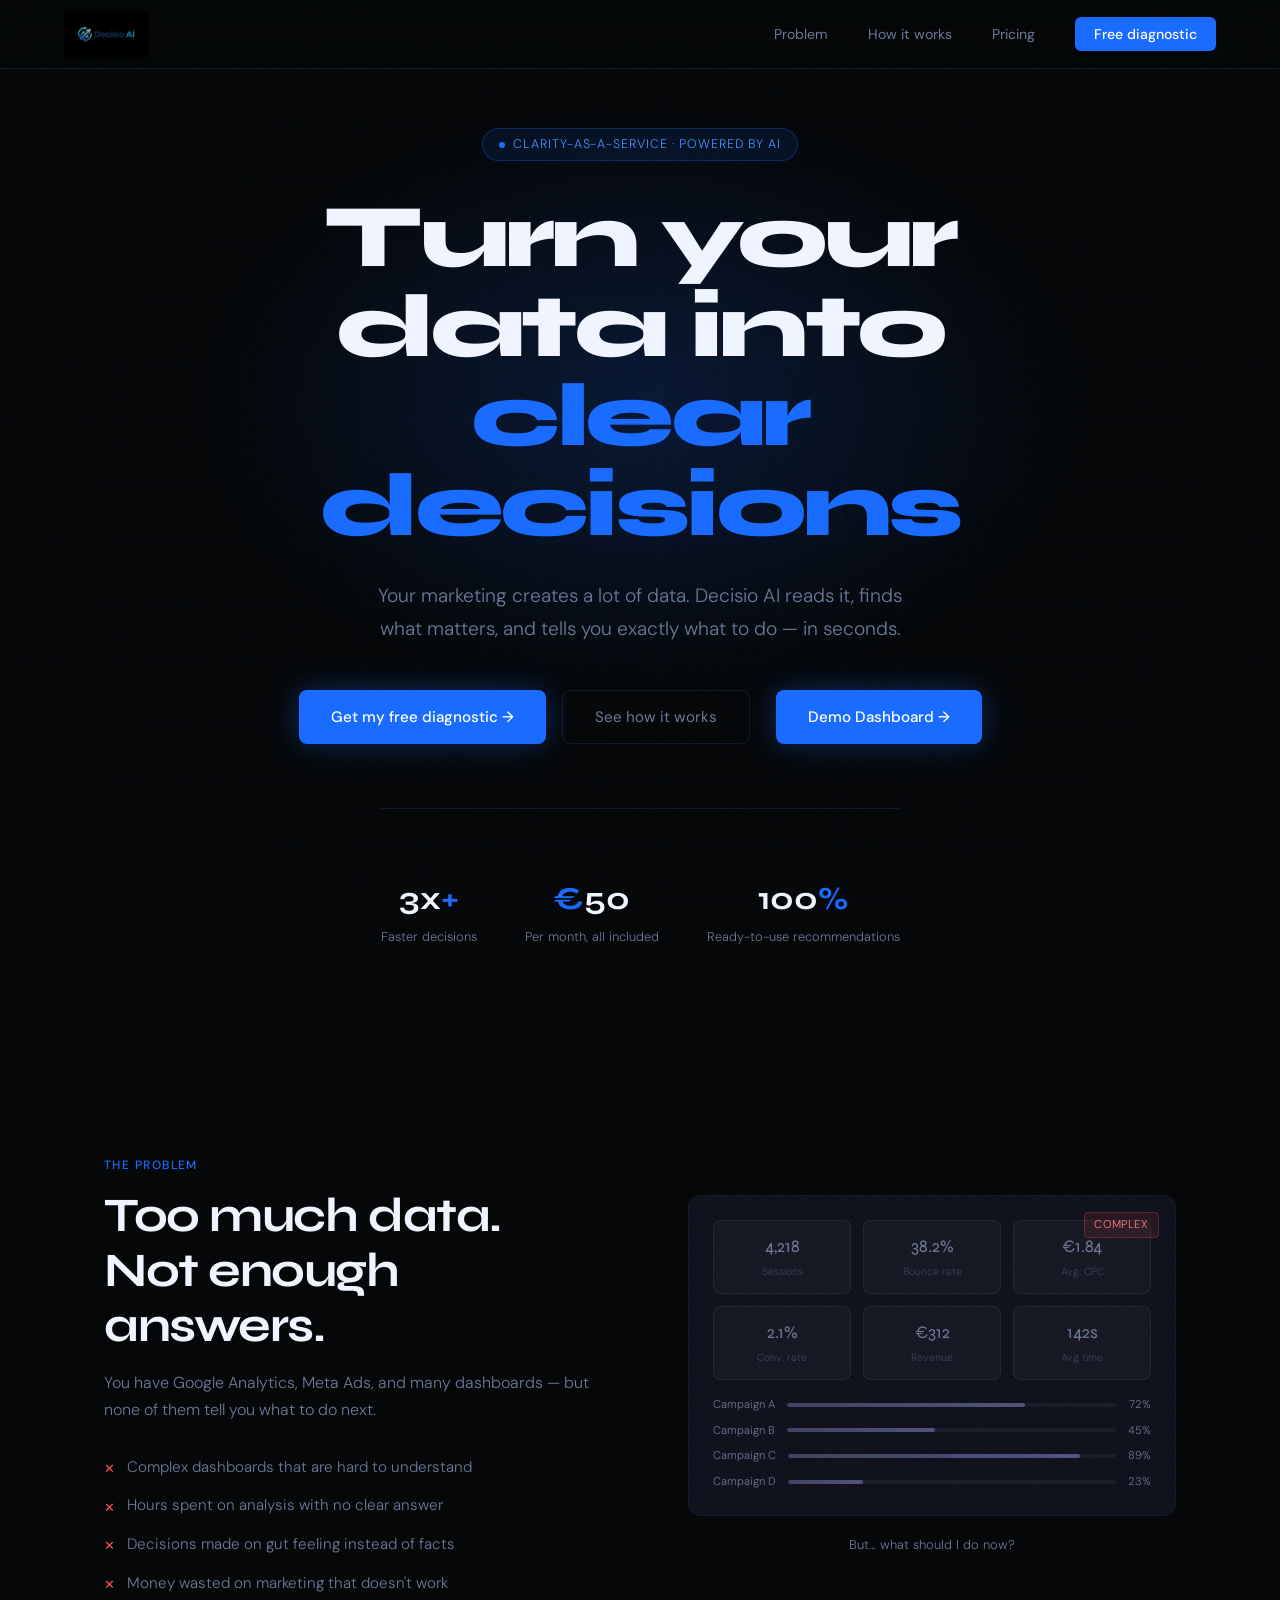
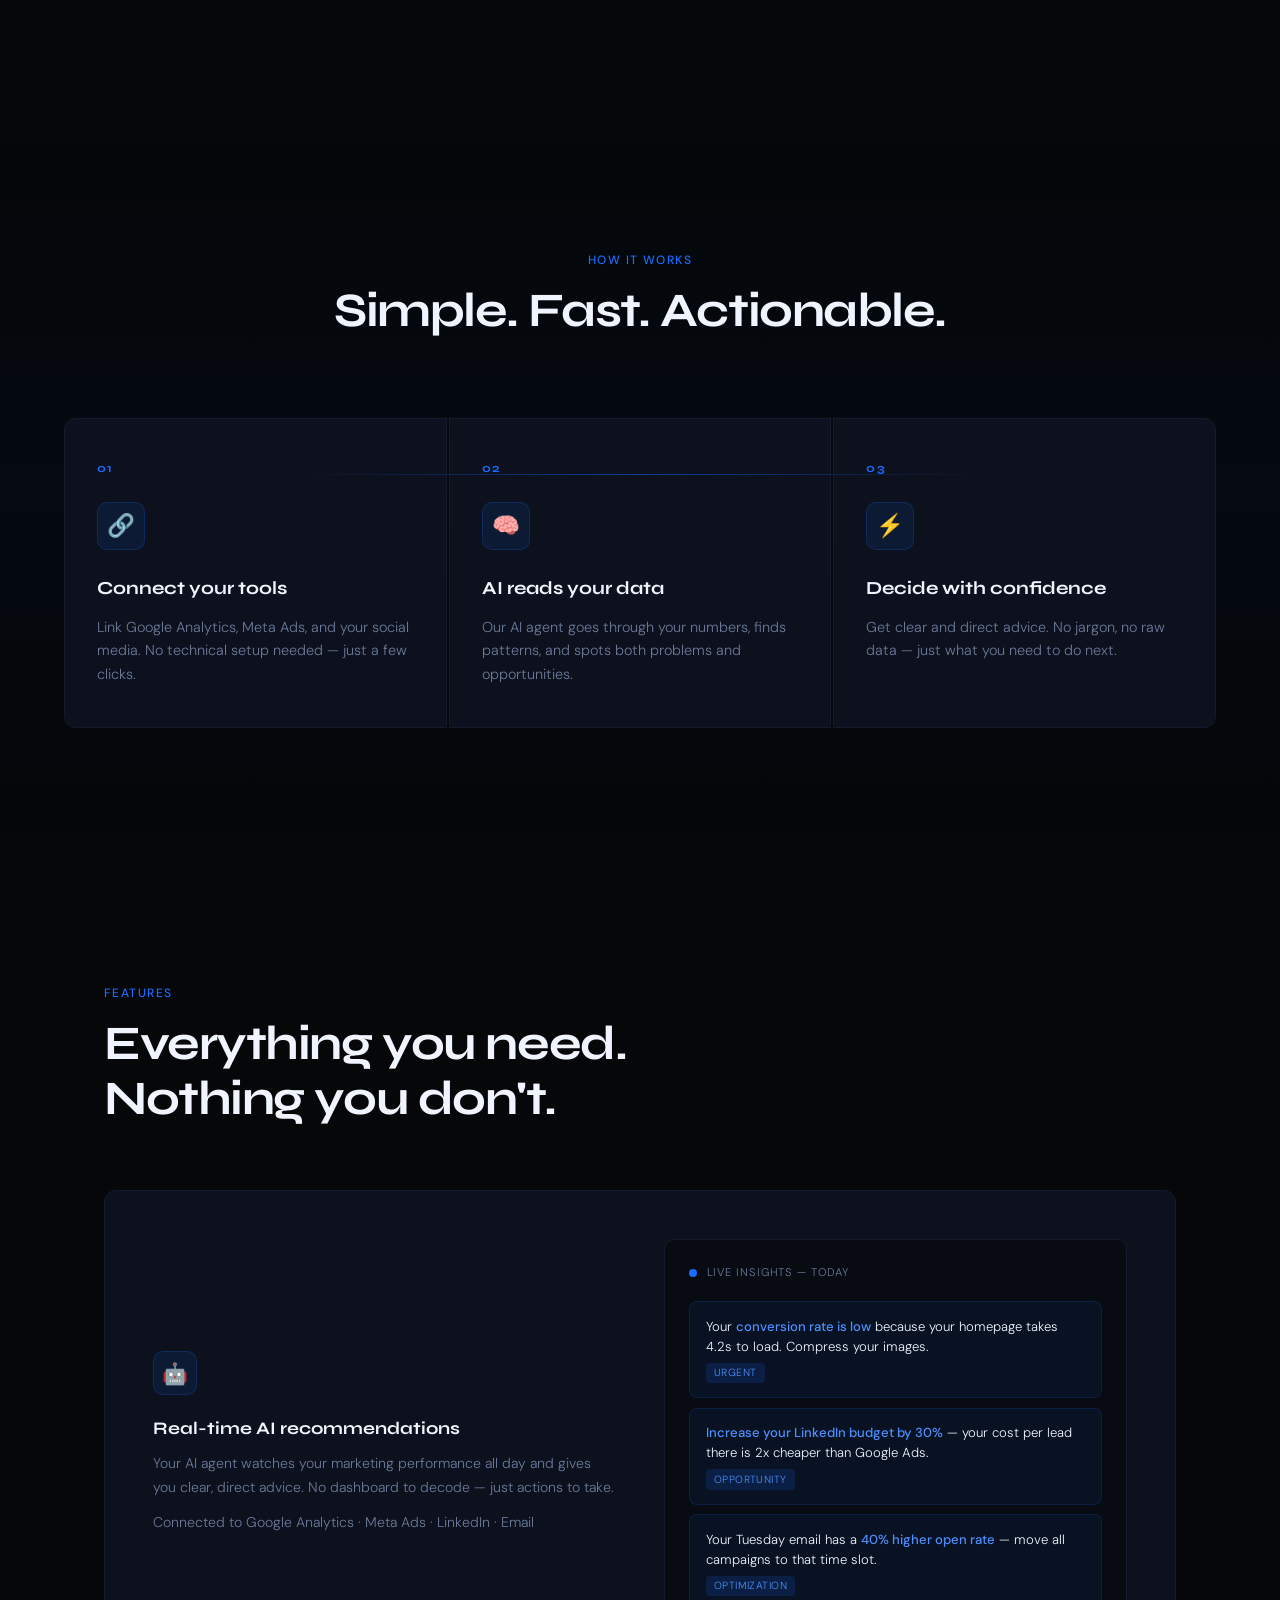
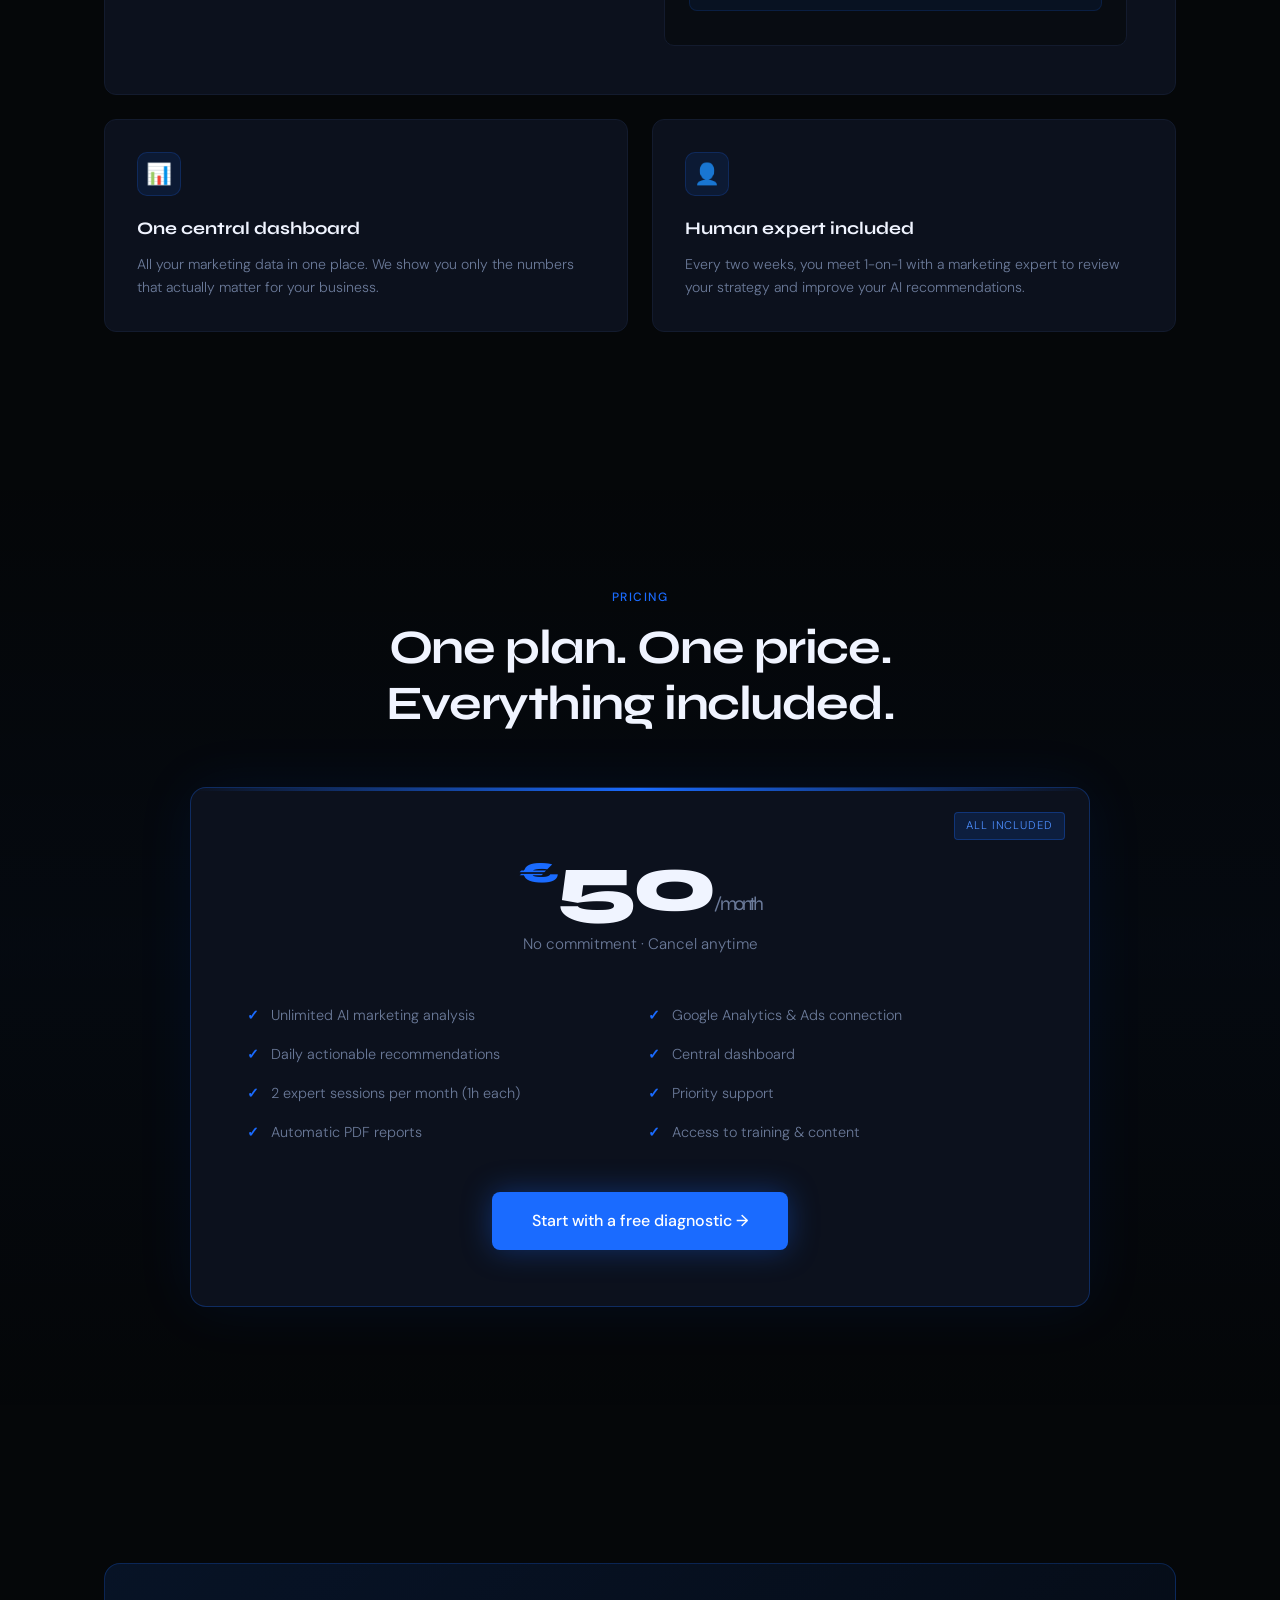
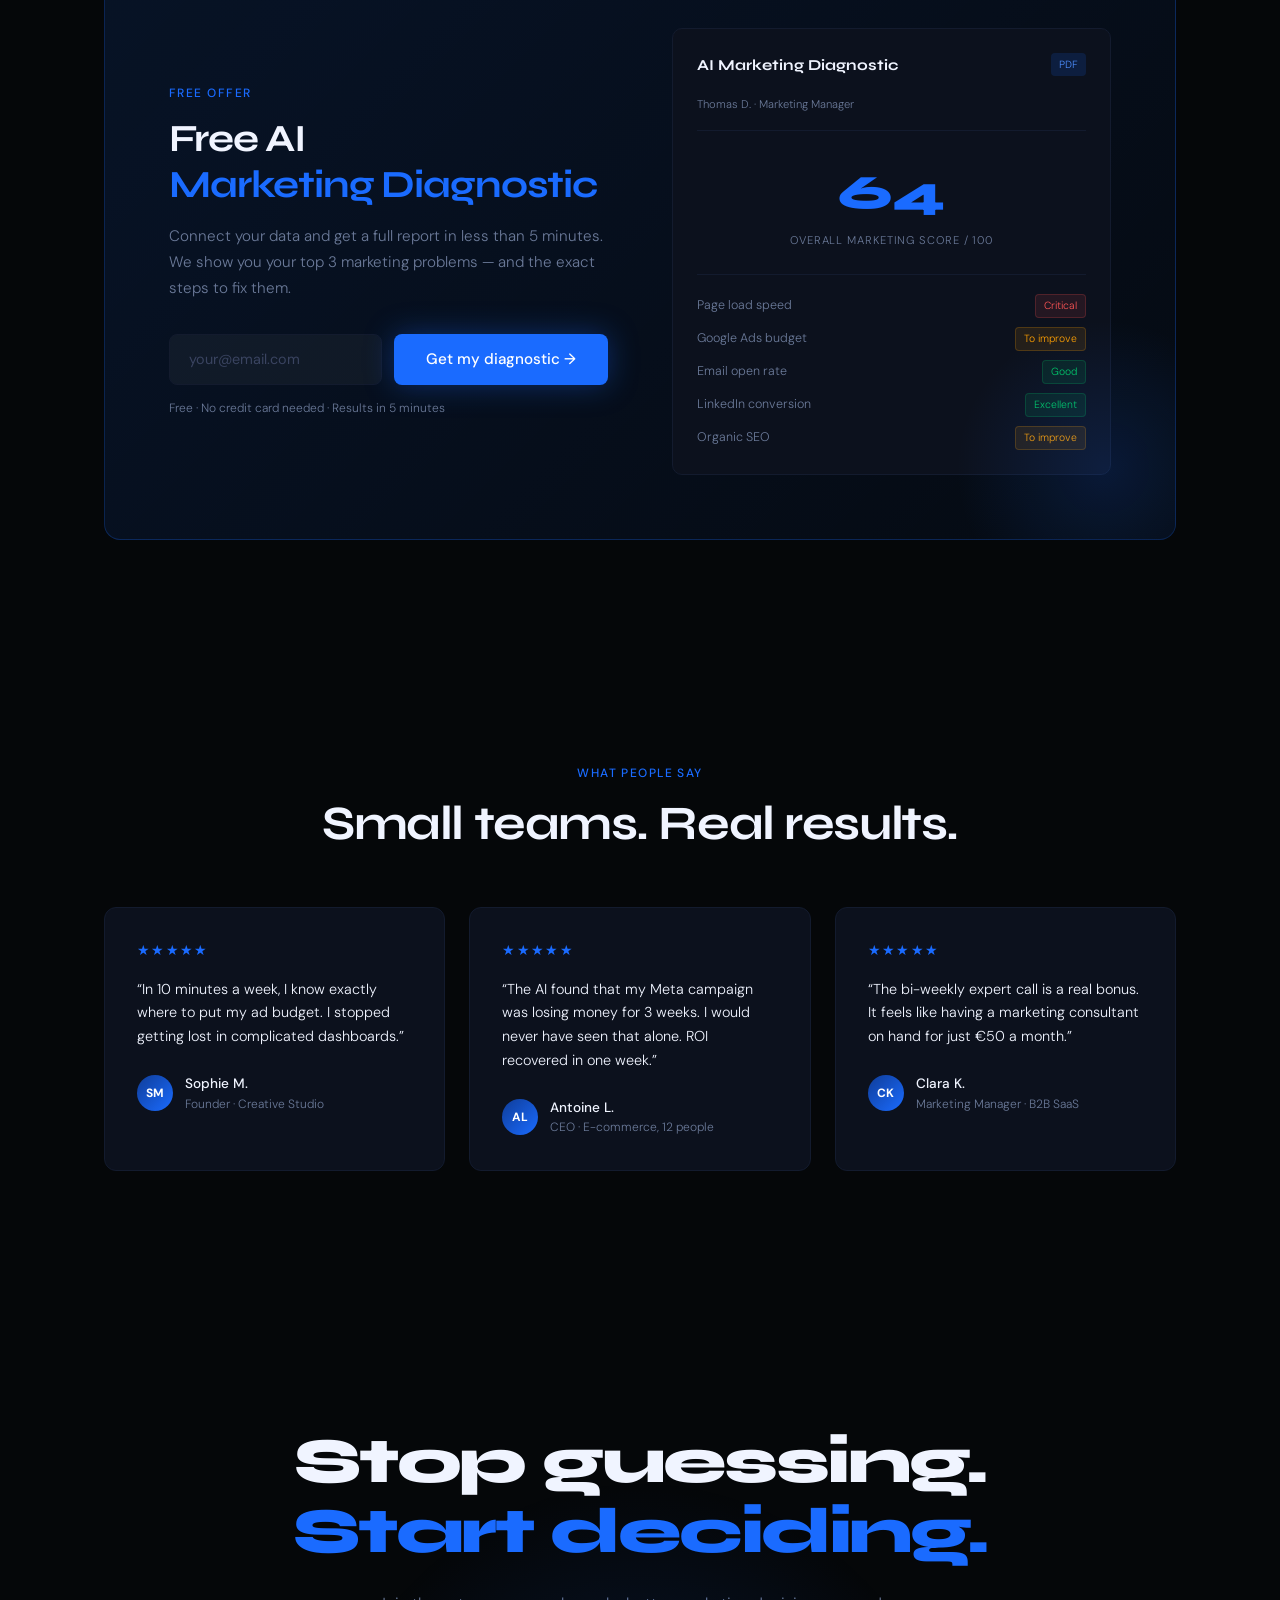
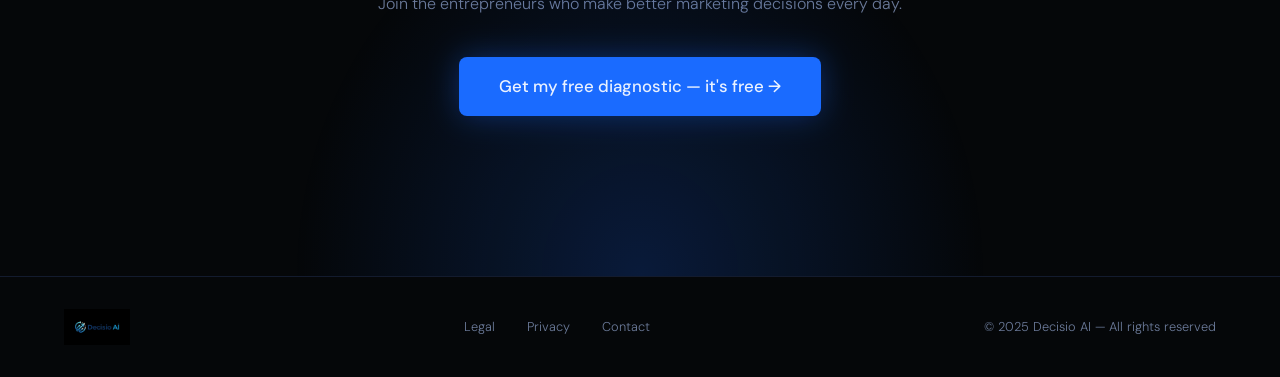
==== index.html @ 391d6aa6 "Rename index_with_demo_button.html to index.html" ====
<!DOCTYPE html>
<html lang="en">
<head>
<meta charset="UTF-8">
<meta name="viewport" content="width=device-width, initial-scale=1.0">
<title>Decisio AI — Clarity-as-a-Service</title>
<link href="https://fonts.googleapis.com/css2?family=Syne:wght@400;600;700;800&family=DM+Sans:ital,wght@0,300;0,400;0,500;1,300&display=swap" rel="stylesheet">
<style>
  :root {
    --black: #050709;
    --deep: #080c12;
    --blue: #1a6bff;
    --blue-light: #4d8fff;
    --blue-dim: #0f3d99;
    --white: #f0f4ff;
    --muted: #6b7a99;
    --card: #0c111d;
    --border: #131b2e;
  }
  *, *::before, *::after { box-sizing: border-box; margin: 0; padding: 0; }
  html { scroll-behavior: smooth; }
  body { background: var(--black); color: var(--white); font-family: 'DM Sans', sans-serif; font-weight: 300; overflow-x: hidden; line-height: 1.6; }
  body::before { content: ''; position: fixed; inset: 0; background-image: url("data:image/svg+xml,%3Csvg viewBox='0 0 256 256' xmlns='http://www.w3.org/2000/svg'%3E%3Cfilter id='noise'%3E%3CfeTurbulence type='fractalNoise' baseFrequency='0.9' numOctaves='4' stitchTiles='stitch'/%3E%3C/filter%3E%3Crect width='100%25' height='100%25' filter='url(%23noise)' opacity='0.04'/%3E%3C/svg%3E"); pointer-events: none; z-index: 0; opacity: 0.4; }

  nav { position: fixed; top: 0; left: 0; right: 0; z-index: 100; display: flex; align-items: center; justify-content: space-between; padding: 0.7rem 4rem; border-bottom: 1px solid var(--border); background: rgba(5,7,9,0.88); backdrop-filter: blur(20px); transition: border-color 0.3s; }
  .logo img { height: 46px; width: auto; display: block; }
  nav ul { list-style: none; display: flex; gap: 2.5rem; }
  nav ul a { text-decoration: none; color: var(--muted); font-size: 0.88rem; font-weight: 400; transition: color 0.2s; }
  nav ul a:hover { color: var(--white); }
  .nav-cta { background: var(--blue) !important; color: #fff !important; padding: 0.5rem 1.2rem; border-radius: 6px; font-weight: 500 !important; }
  .nav-cta:hover { background: var(--blue-light) !important; }

  .hero { position: relative; min-height: 100vh; display: flex; flex-direction: column; align-items: center; justify-content: center; text-align: center; padding: 8rem 2rem 5rem; overflow: hidden; }
  .hero-glow { position: absolute; top: 10%; left: 50%; transform: translateX(-50%); width: 900px; height: 600px; background: radial-gradient(ellipse at center, rgba(26,107,255,0.18) 0%, transparent 70%); pointer-events: none; }
  .hero-grid { position: absolute; inset: 0; background-image: linear-gradient(rgba(26,107,255,0.04) 1px, transparent 1px), linear-gradient(90deg, rgba(26,107,255,0.04) 1px, transparent 1px); background-size: 60px 60px; mask-image: radial-gradient(ellipse at center, black 20%, transparent 75%); }

  .badge { display: inline-flex; align-items: center; gap: 0.5rem; background: rgba(26,107,255,0.1); border: 1px solid rgba(26,107,255,0.3); border-radius: 100px; padding: 0.35rem 1rem; font-size: 0.78rem; letter-spacing: 0.08em; text-transform: uppercase; color: var(--blue-light); margin-bottom: 2rem; animation: fadeUp 0.8s ease both; }
  .badge::before { content: ''; width: 6px; height: 6px; border-radius: 50%; background: var(--blue); animation: pulse 2s infinite; }
  @keyframes pulse { 0%, 100% { opacity: 1; transform: scale(1); } 50% { opacity: 0.5; transform: scale(1.4); } }

  h1 { font-family: 'Syne', sans-serif; font-size: clamp(2.8rem, 7vw, 6.5rem); font-weight: 800; line-height: 1.0; letter-spacing: -0.04em; max-width: 900px; animation: fadeUp 0.9s 0.1s ease both; }
  h1 .accent { color: var(--blue); }
  .hero-sub { font-size: clamp(1rem, 2vw, 1.2rem); color: var(--muted); max-width: 560px; margin: 1.8rem auto 2.8rem; font-weight: 300; line-height: 1.7; animation: fadeUp 0.9s 0.2s ease both; }
  .hero-cta { display: flex; gap: 1rem; justify-content: center; flex-wrap: wrap; animation: fadeUp 0.9s 0.3s ease both; }

  .btn-primary { background: var(--blue); color: #fff; padding: 0.85rem 2rem; border-radius: 8px; font-family: 'DM Sans', sans-serif; font-size: 0.95rem; font-weight: 500; border: none; cursor: pointer; text-decoration: none; display: inline-flex; align-items: center; gap: 0.5rem; transition: all 0.25s; box-shadow: 0 0 30px rgba(26,107,255,0.35); }
  .btn-primary:hover { background: var(--blue-light); transform: translateY(-2px); box-shadow: 0 0 45px rgba(26,107,255,0.5); }
  .btn-ghost { background: transparent; color: var(--muted); padding: 0.85rem 2rem; border-radius: 8px; font-family: 'DM Sans', sans-serif; font-size: 0.95rem; font-weight: 400; border: 1px solid var(--border); cursor: pointer; text-decoration: none; display: inline-flex; align-items: center; gap: 0.5rem; transition: all 0.25s; }
  .btn-ghost:hover { border-color: var(--blue); color: var(--white); }

  .hero-stats { display: flex; gap: 3rem; justify-content: center; margin-top: 4rem; padding-top: 4rem; border-top: 1px solid var(--border); animation: fadeUp 0.9s 0.4s ease both; }
  .stat { text-align: center; }
  .stat-num { font-family: 'Syne', sans-serif; font-size: 2rem; font-weight: 700; }
  .stat-num span { color: var(--blue); }
  .stat-label { font-size: 0.8rem; color: var(--muted); margin-top: 0.2rem; }
  @keyframes fadeUp { from { opacity: 0; transform: translateY(24px); } to { opacity: 1; transform: translateY(0); } }

  section { position: relative; z-index: 1; }
  .section-label { font-size: 0.75rem; letter-spacing: 0.12em; text-transform: uppercase; color: var(--blue); font-weight: 500; margin-bottom: 0.8rem; }
  .section-title { font-family: 'Syne', sans-serif; font-size: clamp(1.8rem, 4vw, 3rem); font-weight: 700; letter-spacing: -0.03em; line-height: 1.15; }
  .section-sub { color: var(--muted); max-width: 520px; margin-top: 1rem; font-size: 1rem; line-height: 1.7; }

  .problem { padding: 8rem 4rem; max-width: 1200px; margin: 0 auto; display: grid; grid-template-columns: 1fr 1fr; gap: 6rem; align-items: center; }
  .chaos-card { background: var(--card); border: 1px solid var(--border); border-radius: 12px; padding: 1.5rem; position: relative; overflow: hidden; }
  .chaos-card::before { content: ''; position: absolute; inset: 0; background: repeating-linear-gradient(45deg, transparent, transparent 2px, rgba(255,80,80,0.03) 2px, rgba(255,80,80,0.03) 4px); }
  .chaos-metrics { display: grid; grid-template-columns: repeat(3, 1fr); gap: 0.75rem; margin-bottom: 1rem; }
  .chaos-metric { background: rgba(255,255,255,0.03); border: 1px solid rgba(255,255,255,0.06); border-radius: 8px; padding: 0.75rem; text-align: center; }
  .chaos-metric .val { font-family: 'Syne', sans-serif; font-size: 1.1rem; color: var(--muted); }
  .chaos-metric .lbl { font-size: 0.65rem; color: #3a4460; margin-top: 0.2rem; }
  .chaos-bars { display: flex; flex-direction: column; gap: 0.5rem; }
  .bar-row { display: flex; align-items: center; gap: 0.75rem; font-size: 0.7rem; color: var(--muted); }
  .bar-track { flex: 1; height: 4px; background: rgba(255,255,255,0.05); border-radius: 2px; overflow: hidden; }
  .bar-fill { height: 100%; border-radius: 2px; background: linear-gradient(90deg, #3a4460, #4d5580); }
  .confusion-label { position: absolute; top: 1rem; right: 1rem; background: rgba(255,80,80,0.1); border: 1px solid rgba(255,80,80,0.25); color: #ff8080; font-size: 0.7rem; padding: 0.2rem 0.6rem; border-radius: 4px; letter-spacing: 0.05em; }
  .problem-points { list-style: none; margin-top: 2rem; display: flex; flex-direction: column; gap: 1rem; }
  .problem-points li { display: flex; align-items: flex-start; gap: 0.75rem; font-size: 0.95rem; color: var(--muted); line-height: 1.5; }
  .problem-points li::before { content: '✕'; color: #ff5555; font-size: 0.8rem; margin-top: 0.2rem; flex-shrink: 0; }

  .how { padding: 8rem 4rem; background: linear-gradient(180deg, transparent, rgba(26,107,255,0.04), transparent); }
  .how-inner { max-width: 1200px; margin: 0 auto; }
  .how-header { text-align: center; margin-bottom: 5rem; }
  .steps { display: grid; grid-template-columns: repeat(3, 1fr); gap: 2px; position: relative; }
  .steps::before { content: ''; position: absolute; top: 3.5rem; left: 20%; right: 20%; height: 1px; background: linear-gradient(90deg, transparent, var(--blue-dim), transparent); }
  .step { background: var(--card); border: 1px solid var(--border); padding: 2.5rem 2rem; transition: border-color 0.3s; }
  .step:first-child { border-radius: 12px 0 0 12px; }
  .step:last-child { border-radius: 0 12px 12px 0; }
  .step:hover { border-color: rgba(26,107,255,0.4); }
  .step-num { font-family: 'Syne', sans-serif; font-size: 0.75rem; font-weight: 700; color: var(--blue); letter-spacing: 0.1em; margin-bottom: 1.5rem; }
  .step-icon { width: 48px; height: 48px; background: rgba(26,107,255,0.1); border: 1px solid rgba(26,107,255,0.2); border-radius: 10px; display: flex; align-items: center; justify-content: center; font-size: 1.4rem; margin-bottom: 1.5rem; }
  .step h3 { font-family: 'Syne', sans-serif; font-size: 1.15rem; font-weight: 700; margin-bottom: 0.75rem; }
  .step p { color: var(--muted); font-size: 0.9rem; line-height: 1.65; }

  .features { padding: 8rem 4rem; max-width: 1200px; margin: 0 auto; }
  .features-header { margin-bottom: 4rem; }
  .features-grid { display: grid; grid-template-columns: repeat(2, 1fr); gap: 1.5rem; }
  .feature-card { background: var(--card); border: 1px solid var(--border); border-radius: 12px; padding: 2rem; transition: all 0.3s; position: relative; overflow: hidden; }
  .feature-card::before { content: ''; position: absolute; top: 0; left: 0; right: 0; height: 2px; background: linear-gradient(90deg, transparent, var(--blue), transparent); opacity: 0; transition: opacity 0.3s; }
  .feature-card:hover { border-color: rgba(26,107,255,0.35); transform: translateY(-3px); }
  .feature-card:hover::before { opacity: 1; }
  .feature-card.large { grid-column: span 2; display: grid; grid-template-columns: 1fr 1fr; gap: 3rem; align-items: center; padding: 3rem; }
  .feat-icon { width: 44px; height: 44px; background: rgba(26,107,255,0.1); border: 1px solid rgba(26,107,255,0.2); border-radius: 10px; display: flex; align-items: center; justify-content: center; font-size: 1.3rem; margin-bottom: 1.2rem; }
  .feature-card h3 { font-family: 'Syne', sans-serif; font-size: 1.1rem; font-weight: 700; margin-bottom: 0.6rem; }
  .feature-card p { color: var(--muted); font-size: 0.88rem; line-height: 1.65; }

  .insight-preview { background: var(--deep); border: 1px solid var(--border); border-radius: 10px; padding: 1.5rem; font-size: 0.85rem; }
  .insight-header { display: flex; align-items: center; gap: 0.6rem; margin-bottom: 1.2rem; font-size: 0.7rem; color: var(--muted); text-transform: uppercase; letter-spacing: 0.08em; }
  .insight-dot { width: 8px; height: 8px; border-radius: 50%; background: var(--blue); animation: pulse 2s infinite; }
  .insight-item { background: rgba(26,107,255,0.07); border: 1px solid rgba(26,107,255,0.15); border-radius: 8px; padding: 0.9rem 1rem; margin-bottom: 0.6rem; color: var(--white); line-height: 1.5; font-size: 0.82rem; }
  .insight-item strong { color: var(--blue-light); font-weight: 500; }
  .insight-tag { display: inline-block; font-size: 0.65rem; background: rgba(26,107,255,0.15); color: var(--blue-light); padding: 0.15rem 0.5rem; border-radius: 4px; margin-top: 0.4rem; letter-spacing: 0.04em; }

  .pricing { padding: 8rem 4rem; background: linear-gradient(180deg, transparent, rgba(26,107,255,0.03), transparent); }
  .pricing-inner { max-width: 900px; margin: 0 auto; text-align: center; }
  .pricing-card { margin-top: 3.5rem; background: var(--card); border: 1px solid rgba(26,107,255,0.3); border-radius: 16px; padding: 3.5rem; position: relative; overflow: hidden; box-shadow: 0 0 60px rgba(26,107,255,0.08); }
  .pricing-card::before { content: ''; position: absolute; top: 0; left: 0; right: 0; height: 3px; background: linear-gradient(90deg, transparent, var(--blue), transparent); }
  .price-badge { position: absolute; top: 1.5rem; right: 1.5rem; background: rgba(26,107,255,0.15); border: 1px solid rgba(26,107,255,0.3); color: var(--blue-light); font-size: 0.7rem; letter-spacing: 0.08em; text-transform: uppercase; padding: 0.25rem 0.7rem; border-radius: 4px; }
  .price-display { font-family: 'Syne', sans-serif; font-size: 5rem; font-weight: 800; letter-spacing: -0.04em; line-height: 1; margin-bottom: 0.5rem; }
  .price-display sup { font-size: 1.8rem; vertical-align: super; color: var(--blue); }
  .price-display .period { font-size: 1.2rem; color: var(--muted); font-weight: 400; }
  .price-desc { color: var(--muted); font-size: 0.95rem; margin-bottom: 3rem; }
  .price-features { display: grid; grid-template-columns: repeat(2, 1fr); gap: 1rem; margin-bottom: 3rem; text-align: left; }
  .price-feature { display: flex; align-items: center; gap: 0.75rem; font-size: 0.9rem; color: var(--muted); }
  .price-feature::before { content: '✓'; color: var(--blue); font-weight: 700; flex-shrink: 0; }

  .lead-magnet { padding: 8rem 4rem; max-width: 1200px; margin: 0 auto; }
  .lm-card { background: linear-gradient(135deg, rgba(26,107,255,0.12), rgba(26,107,255,0.04)); border: 1px solid rgba(26,107,255,0.25); border-radius: 16px; padding: 4rem; display: grid; grid-template-columns: 1fr 1fr; gap: 4rem; align-items: center; position: relative; overflow: hidden; }
  .lm-card::after { content: ''; position: absolute; bottom: -80px; right: -80px; width: 300px; height: 300px; border-radius: 50%; background: radial-gradient(circle, rgba(26,107,255,0.15), transparent 70%); pointer-events: none; }
  .lm-title { font-family: 'Syne', sans-serif; font-size: clamp(1.6rem, 3vw, 2.5rem); font-weight: 700; letter-spacing: -0.03em; line-height: 1.2; margin-bottom: 1rem; }
  .lm-title span { color: var(--blue); }
  .lm-desc { color: var(--muted); font-size: 0.95rem; line-height: 1.7; margin-bottom: 2rem; }
  .form-group { display: flex; gap: 0.75rem; }
  .form-input { flex: 1; background: rgba(255,255,255,0.04); border: 1px solid var(--border); border-radius: 8px; padding: 0.85rem 1.2rem; color: var(--white); font-family: 'DM Sans', sans-serif; font-size: 0.9rem; outline: none; transition: border-color 0.2s; }
  .form-input::placeholder { color: #3a4460; }
  .form-input:focus { border-color: var(--blue); }

  .report-mock { background: var(--card); border: 1px solid var(--border); border-radius: 10px; padding: 1.5rem; }
  .report-mock-header { display: flex; align-items: center; justify-content: space-between; margin-bottom: 1.2rem; }
  .report-title { font-family: 'Syne', sans-serif; font-size: 0.95rem; font-weight: 700; }
  .report-badge { background: rgba(26,107,255,0.15); color: var(--blue-light); font-size: 0.65rem; padding: 0.2rem 0.5rem; border-radius: 4px; }
  .report-score { text-align: center; padding: 1.5rem 0; border-top: 1px solid var(--border); border-bottom: 1px solid var(--border); margin-bottom: 1.2rem; }
  .score-num { font-family: 'Syne', sans-serif; font-size: 3rem; font-weight: 800; color: var(--blue); }
  .score-label { font-size: 0.7rem; color: var(--muted); text-transform: uppercase; letter-spacing: 0.08em; }
  .report-items { display: flex; flex-direction: column; gap: 0.6rem; }
  .report-item { display: flex; align-items: center; justify-content: space-between; font-size: 0.78rem; }
  .report-item-name { color: var(--muted); }
  .report-item-status { font-size: 0.65rem; padding: 0.15rem 0.5rem; border-radius: 4px; }
  .status-good { background: rgba(0,200,100,0.1); color: #00c864; border: 1px solid rgba(0,200,100,0.2); }
  .status-warn { background: rgba(255,160,0,0.1); color: #ffa000; border: 1px solid rgba(255,160,0,0.2); }
  .status-bad { background: rgba(255,80,80,0.1); color: #ff5555; border: 1px solid rgba(255,80,80,0.2); }

  .social { padding: 6rem 4rem; max-width: 1200px; margin: 0 auto; }
  .social-header { text-align: center; margin-bottom: 3.5rem; }
  .testimonials { display: grid; grid-template-columns: repeat(3, 1fr); gap: 1.5rem; }
  .testimonial { background: var(--card); border: 1px solid var(--border); border-radius: 12px; padding: 2rem; transition: border-color 0.3s; }
  .testimonial:hover { border-color: rgba(26,107,255,0.3); }
  .stars { color: var(--blue); font-size: 0.85rem; letter-spacing: 0.1em; margin-bottom: 1rem; }
  .testimonial q { display: block; font-size: 0.9rem; color: var(--white); line-height: 1.65; margin-bottom: 1.5rem; quotes: "\201C" "\201D"; }
  .testimonial q::before { content: open-quote; }
  .testimonial q::after { content: close-quote; }
  .author { display: flex; align-items: center; gap: 0.75rem; }
  .author-avatar { width: 36px; height: 36px; border-radius: 50%; background: linear-gradient(135deg, var(--blue-dim), var(--blue)); display: flex; align-items: center; justify-content: center; font-size: 0.75rem; font-weight: 700; color: #fff; flex-shrink: 0; }
  .author-name { font-size: 0.85rem; font-weight: 500; }
  .author-role { font-size: 0.75rem; color: var(--muted); }

  .footer-cta { padding: 10rem 4rem; text-align: center; position: relative; overflow: hidden; }
  .footer-cta-glow { position: absolute; bottom: 0; left: 50%; transform: translateX(-50%); width: 700px; height: 400px; background: radial-gradient(ellipse at center bottom, rgba(26,107,255,0.2), transparent 70%); pointer-events: none; }
  .footer-cta h2 { font-family: 'Syne', sans-serif; font-size: clamp(2rem, 5vw, 4.5rem); font-weight: 800; letter-spacing: -0.04em; line-height: 1.1; max-width: 700px; margin: 0 auto 1.5rem; }
  .footer-cta h2 span { color: var(--blue); }
  .footer-cta p { color: var(--muted); font-size: 1rem; margin-bottom: 2.5rem; }

  footer { border-top: 1px solid var(--border); padding: 2rem 4rem; display: flex; align-items: center; justify-content: space-between; font-size: 0.8rem; color: var(--muted); }
  footer a { color: var(--muted); text-decoration: none; }
  footer a:hover { color: var(--white); }
  footer .logo img { height: 36px; }

  .reveal { opacity: 0; transform: translateY(30px); transition: opacity 0.7s ease, transform 0.7s ease; }
  .reveal.visible { opacity: 1; transform: none; }

  @media (max-width: 900px) {
    nav { padding: 0.7rem 1.5rem; }
    nav ul { display: none; }
    .problem, .lm-card { grid-template-columns: 1fr; gap: 3rem; }
    .problem { padding: 5rem 1.5rem; }
    .how, .features, .pricing, .lead-magnet, .social { padding: 5rem 1.5rem; }
    .steps { grid-template-columns: 1fr; }
    .step { border-radius: 12px !important; }
    .steps::before { display: none; }
    .features-grid { grid-template-columns: 1fr; }
    .feature-card.large { grid-column: span 1; grid-template-columns: 1fr; }
    .testimonials { grid-template-columns: 1fr; }
    .hero-stats { gap: 2rem; flex-wrap: wrap; }
    footer { flex-direction: column; gap: 1rem; text-align: center; }
    .form-group { flex-direction: column; }
    .price-features { grid-template-columns: 1fr; }
    .footer-cta { padding: 6rem 1.5rem; }
  }
</style>
</head>
<body>

<nav>
  <div class="logo">
    <img src="[data-uri]" alt="Decisio AI">
  </div>
  <ul>
    <li><a href="#problem">Problem</a></li>
    <li><a href="#how">How it works</a></li>
    <li><a href="#pricing">Pricing</a></li>
    <li><a href="#diagnostic" class="nav-cta">Free diagnostic</a></li>
  </ul>
</nav>

<section class="hero">
  <div class="hero-glow"></div>
  <div class="hero-grid"></div>
  <div class="badge">Clarity-as-a-Service · Powered by AI</div>
  <h1>Turn your data into<br><span class="accent">clear decisions</span></h1>
  <p class="hero-sub">Your marketing creates a lot of data. Decisio AI reads it, finds what matters, and tells you exactly what to do — in seconds.</p>
  <div class="hero-cta">
    <a href="#diagnostic" class="btn-primary">Get my free diagnostic →</a>
    <a href="#how" class="btn-ghost">See how it works</a>
  <a href="dashboard.html" class="btn-primary" style="margin-left:10px;">Demo Dashboard →</a>
  </div>
  <div class="hero-stats">
    <div class="stat"><div class="stat-num">3x<span>+</span></div><div class="stat-label">Faster decisions</div></div>
    <div class="stat"><div class="stat-num"><span>€</span>50</div><div class="stat-label">Per month, all included</div></div>
    <div class="stat"><div class="stat-num">100<span>%</span></div><div class="stat-label">Ready-to-use recommendations</div></div>
  </div>
</section>

<section id="problem">
  <div class="problem">
    <div class="reveal">
      <p class="section-label">The problem</p>
      <h2 class="section-title">Too much data.<br>Not enough answers.</h2>
      <p class="section-sub">You have Google Analytics, Meta Ads, and many dashboards — but none of them tell you what to do next.</p>
      <ul class="problem-points">
        <li>Complex dashboards that are hard to understand</li>
        <li>Hours spent on analysis with no clear answer</li>
        <li>Decisions made on gut feeling instead of facts</li>
        <li>Money wasted on marketing that doesn't work</li>
      </ul>
    </div>
    <div class="reveal">
      <div class="chaos-card">
        <span class="confusion-label">COMPLEX</span>
        <div class="chaos-metrics">
          <div class="chaos-metric"><div class="val">4,218</div><div class="lbl">Sessions</div></div>
          <div class="chaos-metric"><div class="val">38.2%</div><div class="lbl">Bounce rate</div></div>
          <div class="chaos-metric"><div class="val">€1.84</div><div class="lbl">Avg. CPC</div></div>
          <div class="chaos-metric"><div class="val">2.1%</div><div class="lbl">Conv. rate</div></div>
          <div class="chaos-metric"><div class="val">€312</div><div class="lbl">Revenue</div></div>
          <div class="chaos-metric"><div class="val">142s</div><div class="lbl">Avg time</div></div>
        </div>
        <div class="chaos-bars">
          <div class="bar-row">Campaign A <div class="bar-track"><div class="bar-fill" style="width:72%"></div></div> 72%</div>
          <div class="bar-row">Campaign B <div class="bar-track"><div class="bar-fill" style="width:45%"></div></div> 45%</div>
          <div class="bar-row">Campaign C <div class="bar-track"><div class="bar-fill" style="width:89%"></div></div> 89%</div>
          <div class="bar-row">Campaign D <div class="bar-track"><div class="bar-fill" style="width:23%"></div></div> 23%</div>
        </div>
      </div>
      <div style="text-align:center; margin-top:1.2rem; color:var(--muted); font-size:0.8rem;">But… what should I do now?</div>
    </div>
  </div>
</section>

<section id="how" class="how">
  <div class="how-inner">
    <div class="how-header reveal">
      <p class="section-label">How it works</p>
      <h2 class="section-title">Simple. Fast. Actionable.</h2>
    </div>
    <div class="steps">
      <div class="step reveal">
        <div class="step-num">01</div>
        <div class="step-icon">🔗</div>
        <h3>Connect your tools</h3>
        <p>Link Google Analytics, Meta Ads, and your social media. No technical setup needed — just a few clicks.</p>
      </div>
      <div class="step reveal">
        <div class="step-num">02</div>
        <div class="step-icon">🧠</div>
        <h3>AI reads your data</h3>
        <p>Our AI agent goes through your numbers, finds patterns, and spots both problems and opportunities.</p>
      </div>
      <div class="step reveal">
        <div class="step-num">03</div>
        <div class="step-icon">⚡</div>
        <h3>Decide with confidence</h3>
        <p>Get clear and direct advice. No jargon, no raw data — just what you need to do next.</p>
      </div>
    </div>
  </div>
</section>

<section class="features">
  <div class="features-header reveal">
    <p class="section-label">Features</p>
    <h2 class="section-title">Everything you need.<br>Nothing you don't.</h2>
  </div>
  <div class="features-grid">
    <div class="feature-card large reveal">
      <div>
        <div class="feat-icon">🤖</div>
        <h3>Real-time AI recommendations</h3>
        <p>Your AI agent watches your marketing performance all day and gives you clear, direct advice. No dashboard to decode — just actions to take.</p>
        <p style="margin-top:0.75rem; color:var(--muted); font-size:0.88rem;">Connected to Google Analytics · Meta Ads · LinkedIn · Email</p>
      </div>
      <div class="insight-preview">
        <div class="insight-header"><span class="insight-dot"></span>Live insights — Today</div>
        <div class="insight-item">Your <strong>conversion rate is low</strong> because your homepage takes 4.2s to load. Compress your images.<br><span class="insight-tag">URGENT</span></div>
        <div class="insight-item"><strong>Increase your LinkedIn budget by 30%</strong> — your cost per lead there is 2x cheaper than Google Ads.<br><span class="insight-tag">OPPORTUNITY</span></div>
        <div class="insight-item">Your Tuesday email has a <strong>40% higher open rate</strong> — move all campaigns to that time slot.<br><span class="insight-tag">OPTIMIZATION</span></div>
      </div>
    </div>
    <div class="feature-card reveal">
      <div class="feat-icon">📊</div>
      <h3>One central dashboard</h3>
      <p>All your marketing data in one place. We show you only the numbers that actually matter for your business.</p>
    </div>
    <div class="feature-card reveal">
      <div class="feat-icon">👤</div>
      <h3>Human expert included</h3>
      <p>Every two weeks, you meet 1-on-1 with a marketing expert to review your strategy and improve your AI recommendations.</p>
    </div>
  </div>
</section>

<section id="pricing" class="pricing">
  <div class="pricing-inner">
    <div class="reveal">
      <p class="section-label">Pricing</p>
      <h2 class="section-title">One plan. One price.<br>Everything included.</h2>
    </div>
    <div class="pricing-card reveal">
      <span class="price-badge">All included</span>
      <div class="price-display"><sup>€</sup>50<span class="period"> / month</span></div>
      <p class="price-desc">No commitment · Cancel anytime</p>
      <div class="price-features">
        <div class="price-feature">Unlimited AI marketing analysis</div>
        <div class="price-feature">Google Analytics & Ads connection</div>
        <div class="price-feature">Daily actionable recommendations</div>
        <div class="price-feature">Central dashboard</div>
        <div class="price-feature">2 expert sessions per month (1h each)</div>
        <div class="price-feature">Priority support</div>
        <div class="price-feature">Automatic PDF reports</div>
        <div class="price-feature">Access to training & content</div>
      </div>
      <a href="#diagnostic" class="btn-primary" style="font-size:1rem; padding:1rem 2.5rem;">Start with a free diagnostic →</a>
    </div>
  </div>
</section>

<section id="diagnostic" class="lead-magnet">
  <div class="lm-card reveal">
    <div>
      <p class="section-label">Free offer</p>
      <h2 class="lm-title">Free AI<br><span>Marketing Diagnostic</span></h2>
      <p class="lm-desc">Connect your data and get a full report in less than 5 minutes. We show you your top 3 marketing problems — and the exact steps to fix them.</p>
      <div class="form-group">
        <input type="email" class="form-input" placeholder="your@email.com">
        <a href="#" class="btn-primary">Get my diagnostic →</a>
      </div>
      <p style="margin-top:0.9rem; font-size:0.75rem; color:var(--muted);">Free · No credit card needed · Results in 5 minutes</p>
    </div>
    <div class="report-mock">
      <div class="report-mock-header">
        <span class="report-title">AI Marketing Diagnostic</span>
        <span class="report-badge">PDF</span>
      </div>
      <div style="font-size:0.7rem; color:var(--muted); margin-bottom:1rem;">Thomas D. · Marketing Manager</div>
      <div class="report-score">
        <div class="score-num">64</div>
        <div class="score-label">Overall marketing score / 100</div>
      </div>
      <div class="report-items">
        <div class="report-item"><span class="report-item-name">Page load speed</span><span class="report-item-status status-bad">Critical</span></div>
        <div class="report-item"><span class="report-item-name">Google Ads budget</span><span class="report-item-status status-warn">To improve</span></div>
        <div class="report-item"><span class="report-item-name">Email open rate</span><span class="report-item-status status-good">Good</span></div>
        <div class="report-item"><span class="report-item-name">LinkedIn conversion</span><span class="report-item-status status-good">Excellent</span></div>
        <div class="report-item"><span class="report-item-name">Organic SEO</span><span class="report-item-status status-warn">To improve</span></div>
      </div>
    </div>
  </div>
</section>

<section class="social">
  <div class="social-header reveal">
    <p class="section-label">What people say</p>
    <h2 class="section-title">Small teams. Real results.</h2>
  </div>
  <div class="testimonials">
    <div class="testimonial reveal">
      <div class="stars">★★★★★</div>
      <q>In 10 minutes a week, I know exactly where to put my ad budget. I stopped getting lost in complicated dashboards.</q>
      <div class="author"><div class="author-avatar">SM</div><div><div class="author-name">Sophie M.</div><div class="author-role">Founder · Creative Studio</div></div></div>
    </div>
    <div class="testimonial reveal">
      <div class="stars">★★★★★</div>
      <q>The AI found that my Meta campaign was losing money for 3 weeks. I would never have seen that alone. ROI recovered in one week.</q>
      <div class="author"><div class="author-avatar">AL</div><div><div class="author-name">Antoine L.</div><div class="author-role">CEO · E-commerce, 12 people</div></div></div>
    </div>
    <div class="testimonial reveal">
      <div class="stars">★★★★★</div>
      <q>The bi-weekly expert call is a real bonus. It feels like having a marketing consultant on hand for just €50 a month.</q>
      <div class="author"><div class="author-avatar">CK</div><div><div class="author-name">Clara K.</div><div class="author-role">Marketing Manager · B2B SaaS</div></div></div>
    </div>
  </div>
</section>

<section class="footer-cta">
  <div class="footer-cta-glow"></div>
  <h2>Stop guessing.<br><span>Start deciding.</span></h2>
  <p>Join the entrepreneurs who make better marketing decisions every day.</p>
  <a href="#diagnostic" class="btn-primary" style="font-size:1.05rem; padding:1rem 2.5rem;">Get my free diagnostic — it's free →</a>
</section>

<footer>
  <div class="logo"><img src="[data-uri]" alt="Decisio AI"></div>
  <div style="display:flex; gap:2rem;">
    <a href="#">Legal</a>
    <a href="#">Privacy</a>
    <a href="#">Contact</a>
  </div>
  <div>© 2025 Decisio AI — All rights reserved</div>
</footer>

<script>
  const reveals = document.querySelectorAll('.reveal');
  const observer = new IntersectionObserver((entries) => {
    entries.forEach((entry, i) => {
      if (entry.isIntersecting) {
        setTimeout(() => entry.target.classList.add('visible'), i * 80);
        observer.unobserve(entry.target);
      }
    });
  }, { threshold: 0.1, rootMargin: '0px 0px -40px 0px' });
  reveals.forEach(el => observer.observe(el));

  const nav = document.querySelector('nav');
  window.addEventListener('scroll', () => {
    nav.style.borderBottomColor = window.scrollY > 50 ? 'rgba(26,107,255,0.15)' : 'var(--border)';
  });
</script>
</body>
</html>
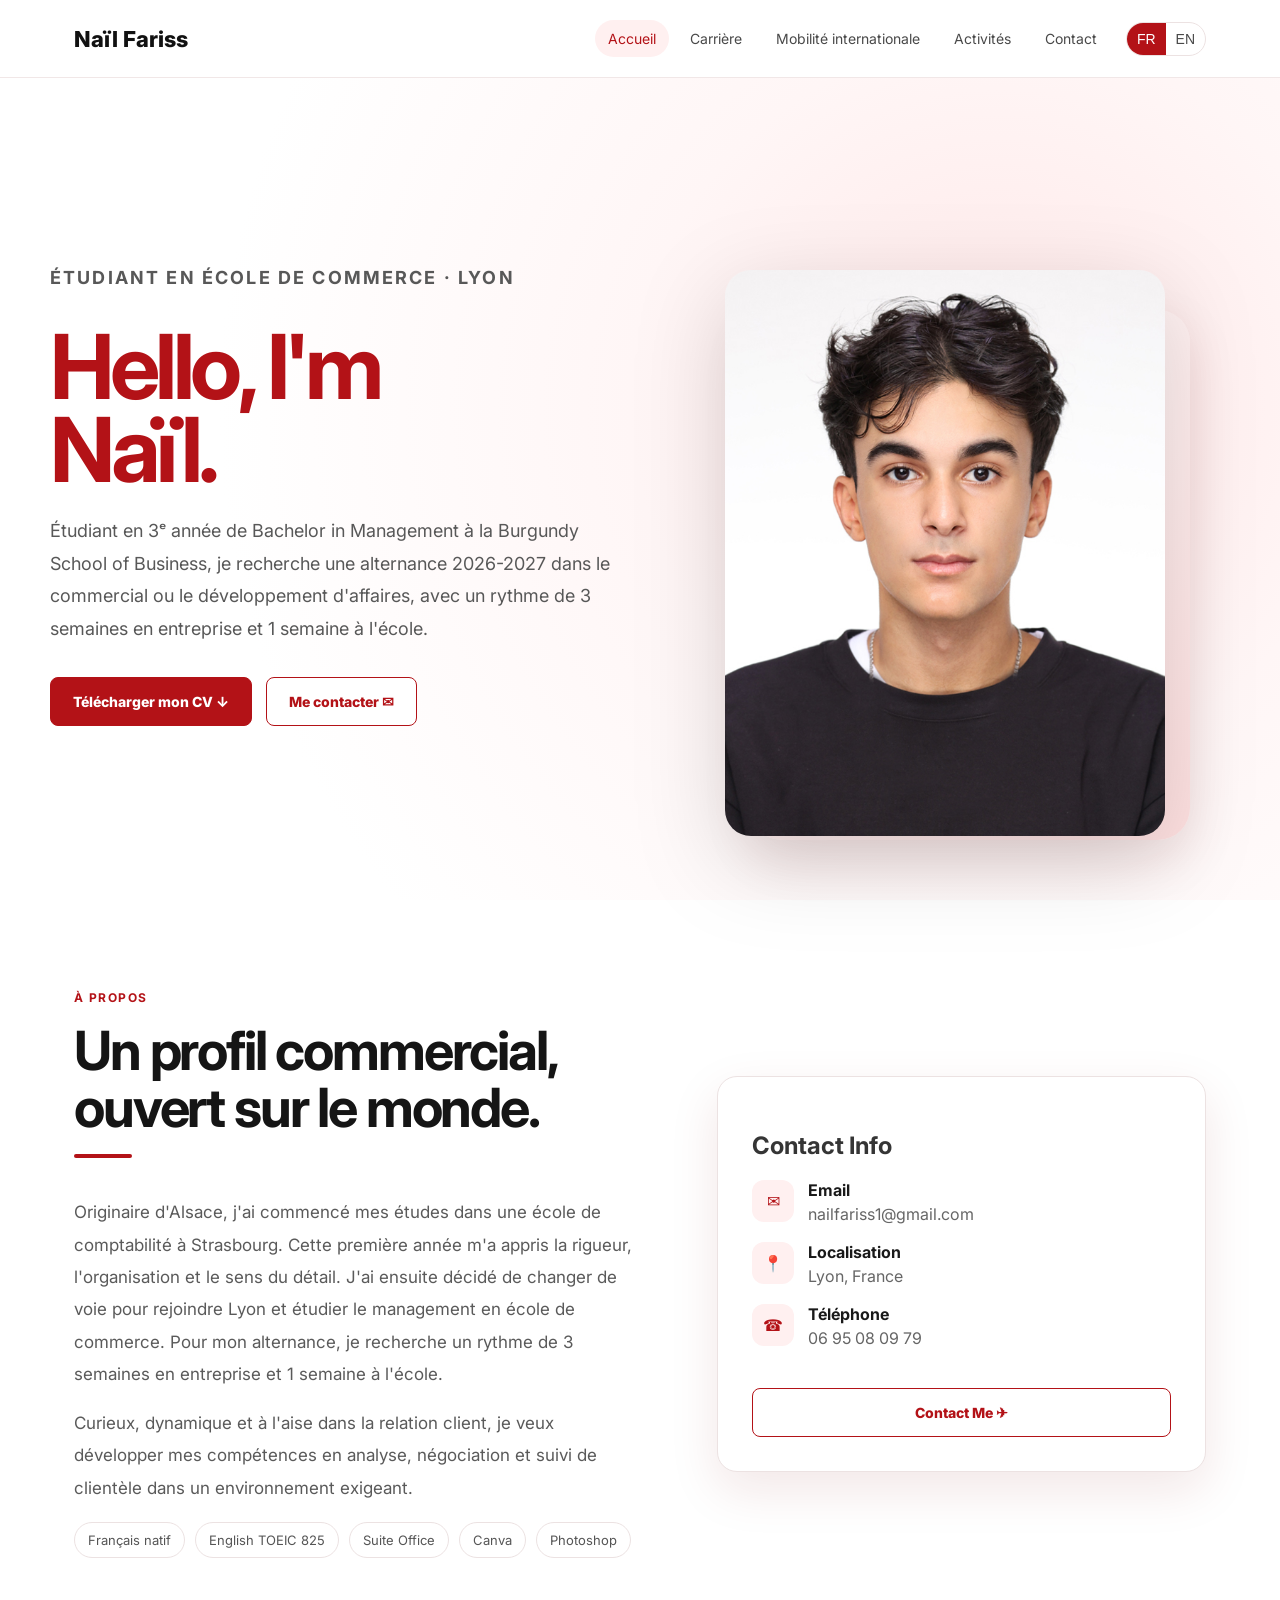
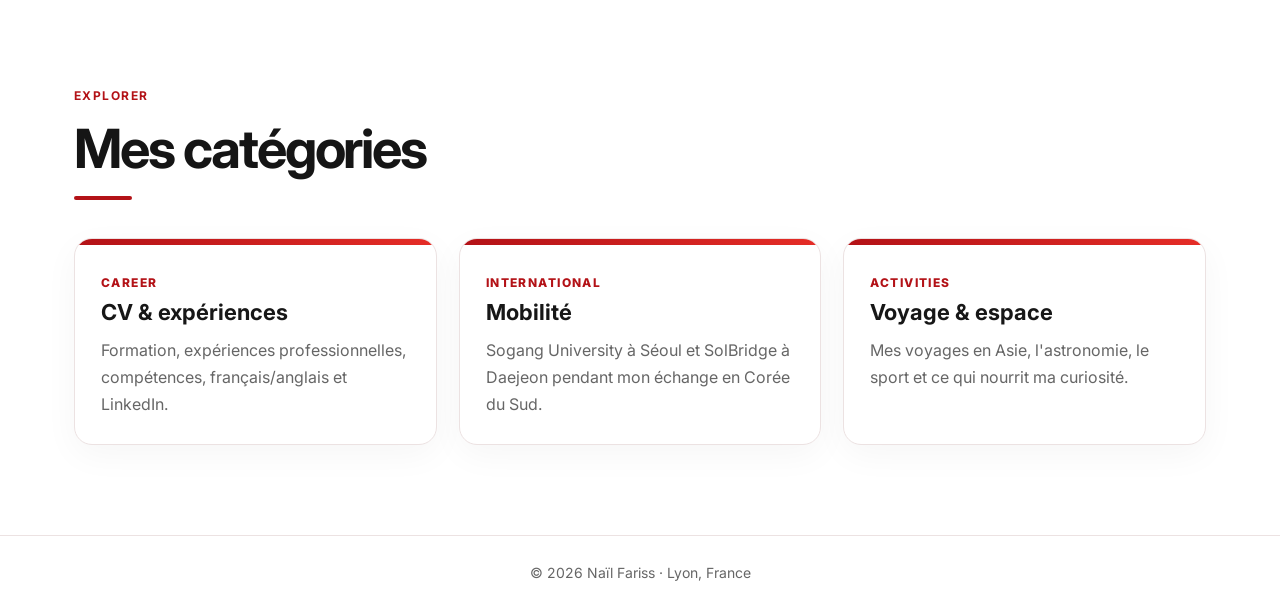
==== commit 877cf9d7: "Add files via upload" ====
--- a/index.html
+++ b/index.html
@@ -1,446 +1,4 @@
-<!DOCTYPE html>
-<html lang="en">
-<head>
-<meta charset="UTF-8">
-<meta name="viewport" content="width=device-width, initial-scale=1.0">
-<title>Decisio AI — Clarity-as-a-Service</title>
-<link href="https://fonts.googleapis.com/css2?family=Syne:wght@400;600;700;800&family=DM+Sans:ital,wght@0,300;0,400;0,500;1,300&display=swap" rel="stylesheet">
-<style>
-  :root {
-    --black: #050709;
-    --deep: #080c12;
-    --blue: #1a6bff;
-    --blue-light: #4d8fff;
-    --blue-dim: #0f3d99;
-    --white: #f0f4ff;
-    --muted: #6b7a99;
-    --card: #0c111d;
-    --border: #131b2e;
-  }
-  *, *::before, *::after { box-sizing: border-box; margin: 0; padding: 0; }
-  html { scroll-behavior: smooth; }
-  body { background: var(--black); color: var(--white); font-family: 'DM Sans', sans-serif; font-weight: 300; overflow-x: hidden; line-height: 1.6; }
-  body::before { content: ''; position: fixed; inset: 0; background-image: url("data:image/svg+xml,%3Csvg viewBox='0 0 256 256' xmlns='http://www.w3.org/2000/svg'%3E%3Cfilter id='noise'%3E%3CfeTurbulence type='fractalNoise' baseFrequency='0.9' numOctaves='4' stitchTiles='stitch'/%3E%3C/filter%3E%3Crect width='100%25' height='100%25' filter='url(%23noise)' opacity='0.04'/%3E%3C/svg%3E"); pointer-events: none; z-index: 0; opacity: 0.4; }
-
-  nav { position: fixed; top: 0; left: 0; right: 0; z-index: 100; display: flex; align-items: center; justify-content: space-between; padding: 0.7rem 4rem; border-bottom: 1px solid var(--border); background: rgba(5,7,9,0.88); backdrop-filter: blur(20px); transition: border-color 0.3s; }
-  .logo img { height: 46px; width: auto; display: block; }
-  nav ul { list-style: none; display: flex; gap: 2.5rem; }
-  nav ul a { text-decoration: none; color: var(--muted); font-size: 0.88rem; font-weight: 400; transition: color 0.2s; }
-  nav ul a:hover { color: var(--white); }
-  .nav-cta { background: var(--blue) !important; color: #fff !important; padding: 0.5rem 1.2rem; border-radius: 6px; font-weight: 500 !important; }
-  .nav-cta:hover { background: var(--blue-light) !important; }
-
-  .hero { position: relative; min-height: 100vh; display: flex; flex-direction: column; align-items: center; justify-content: center; text-align: center; padding: 8rem 2rem 5rem; overflow: hidden; }
-  .hero-glow { position: absolute; top: 10%; left: 50%; transform: translateX(-50%); width: 900px; height: 600px; background: radial-gradient(ellipse at center, rgba(26,107,255,0.18) 0%, transparent 70%); pointer-events: none; }
-  .hero-grid { position: absolute; inset: 0; background-image: linear-gradient(rgba(26,107,255,0.04) 1px, transparent 1px), linear-gradient(90deg, rgba(26,107,255,0.04) 1px, transparent 1px); background-size: 60px 60px; mask-image: radial-gradient(ellipse at center, black 20%, transparent 75%); }
-
-  .badge { display: inline-flex; align-items: center; gap: 0.5rem; background: rgba(26,107,255,0.1); border: 1px solid rgba(26,107,255,0.3); border-radius: 100px; padding: 0.35rem 1rem; font-size: 0.78rem; letter-spacing: 0.08em; text-transform: uppercase; color: var(--blue-light); margin-bottom: 2rem; animation: fadeUp 0.8s ease both; }
-  .badge::before { content: ''; width: 6px; height: 6px; border-radius: 50%; background: var(--blue); animation: pulse 2s infinite; }
-  @keyframes pulse { 0%, 100% { opacity: 1; transform: scale(1); } 50% { opacity: 0.5; transform: scale(1.4); } }
-
-  h1 { font-family: 'Syne', sans-serif; font-size: clamp(2.8rem, 7vw, 6.5rem); font-weight: 800; line-height: 1.0; letter-spacing: -0.04em; max-width: 900px; animation: fadeUp 0.9s 0.1s ease both; }
-  h1 .accent { color: var(--blue); }
-  .hero-sub { font-size: clamp(1rem, 2vw, 1.2rem); color: var(--muted); max-width: 560px; margin: 1.8rem auto 2.8rem; font-weight: 300; line-height: 1.7; animation: fadeUp 0.9s 0.2s ease both; }
-  .hero-cta { display: flex; gap: 1rem; justify-content: center; flex-wrap: wrap; animation: fadeUp 0.9s 0.3s ease both; }
-
-  .btn-primary { background: var(--blue); color: #fff; padding: 0.85rem 2rem; border-radius: 8px; font-family: 'DM Sans', sans-serif; font-size: 0.95rem; font-weight: 500; border: none; cursor: pointer; text-decoration: none; display: inline-flex; align-items: center; gap: 0.5rem; transition: all 0.25s; box-shadow: 0 0 30px rgba(26,107,255,0.35); }
-  .btn-primary:hover { background: var(--blue-light); transform: translateY(-2px); box-shadow: 0 0 45px rgba(26,107,255,0.5); }
-  .btn-ghost { background: transparent; color: var(--muted); padding: 0.85rem 2rem; border-radius: 8px; font-family: 'DM Sans', sans-serif; font-size: 0.95rem; font-weight: 400; border: 1px solid var(--border); cursor: pointer; text-decoration: none; display: inline-flex; align-items: center; gap: 0.5rem; transition: all 0.25s; }
-  .btn-ghost:hover { border-color: var(--blue); color: var(--white); }
-
-  .hero-stats { display: flex; gap: 3rem; justify-content: center; margin-top: 4rem; padding-top: 4rem; border-top: 1px solid var(--border); animation: fadeUp 0.9s 0.4s ease both; }
-  .stat { text-align: center; }
-  .stat-num { font-family: 'Syne', sans-serif; font-size: 2rem; font-weight: 700; }
-  .stat-num span { color: var(--blue); }
-  .stat-label { font-size: 0.8rem; color: var(--muted); margin-top: 0.2rem; }
-  @keyframes fadeUp { from { opacity: 0; transform: translateY(24px); } to { opacity: 1; transform: translateY(0); } }
-
-  section { position: relative; z-index: 1; }
-  .section-label { font-size: 0.75rem; letter-spacing: 0.12em; text-transform: uppercase; color: var(--blue); font-weight: 500; margin-bottom: 0.8rem; }
-  .section-title { font-family: 'Syne', sans-serif; font-size: clamp(1.8rem, 4vw, 3rem); font-weight: 700; letter-spacing: -0.03em; line-height: 1.15; }
-  .section-sub { color: var(--muted); max-width: 520px; margin-top: 1rem; font-size: 1rem; line-height: 1.7; }
-
-  .problem { padding: 8rem 4rem; max-width: 1200px; margin: 0 auto; display: grid; grid-template-columns: 1fr 1fr; gap: 6rem; align-items: center; }
-  .chaos-card { background: var(--card); border: 1px solid var(--border); border-radius: 12px; padding: 1.5rem; position: relative; overflow: hidden; }
-  .chaos-card::before { content: ''; position: absolute; inset: 0; background: repeating-linear-gradient(45deg, transparent, transparent 2px, rgba(255,80,80,0.03) 2px, rgba(255,80,80,0.03) 4px); }
-  .chaos-metrics { display: grid; grid-template-columns: repeat(3, 1fr); gap: 0.75rem; margin-bottom: 1rem; }
-  .chaos-metric { background: rgba(255,255,255,0.03); border: 1px solid rgba(255,255,255,0.06); border-radius: 8px; padding: 0.75rem; text-align: center; }
-  .chaos-metric .val { font-family: 'Syne', sans-serif; font-size: 1.1rem; color: var(--muted); }
-  .chaos-metric .lbl { font-size: 0.65rem; color: #3a4460; margin-top: 0.2rem; }
-  .chaos-bars { display: flex; flex-direction: column; gap: 0.5rem; }
-  .bar-row { display: flex; align-items: center; gap: 0.75rem; font-size: 0.7rem; color: var(--muted); }
-  .bar-track { flex: 1; height: 4px; background: rgba(255,255,255,0.05); border-radius: 2px; overflow: hidden; }
-  .bar-fill { height: 100%; border-radius: 2px; background: linear-gradient(90deg, #3a4460, #4d5580); }
-  .confusion-label { position: absolute; top: 1rem; right: 1rem; background: rgba(255,80,80,0.1); border: 1px solid rgba(255,80,80,0.25); color: #ff8080; font-size: 0.7rem; padding: 0.2rem 0.6rem; border-radius: 4px; letter-spacing: 0.05em; }
-  .problem-points { list-style: none; margin-top: 2rem; display: flex; flex-direction: column; gap: 1rem; }
-  .problem-points li { display: flex; align-items: flex-start; gap: 0.75rem; font-size: 0.95rem; color: var(--muted); line-height: 1.5; }
-  .problem-points li::before { content: '✕'; color: #ff5555; font-size: 0.8rem; margin-top: 0.2rem; flex-shrink: 0; }
-
-  .how { padding: 8rem 4rem; background: linear-gradient(180deg, transparent, rgba(26,107,255,0.04), transparent); }
-  .how-inner { max-width: 1200px; margin: 0 auto; }
-  .how-header { text-align: center; margin-bottom: 5rem; }
-  .steps { display: grid; grid-template-columns: repeat(3, 1fr); gap: 2px; position: relative; }
-  .steps::before { content: ''; position: absolute; top: 3.5rem; left: 20%; right: 20%; height: 1px; background: linear-gradient(90deg, transparent, var(--blue-dim), transparent); }
-  .step { background: var(--card); border: 1px solid var(--border); padding: 2.5rem 2rem; transition: border-color 0.3s; }
-  .step:first-child { border-radius: 12px 0 0 12px; }
-  .step:last-child { border-radius: 0 12px 12px 0; }
-  .step:hover { border-color: rgba(26,107,255,0.4); }
-  .step-num { font-family: 'Syne', sans-serif; font-size: 0.75rem; font-weight: 700; color: var(--blue); letter-spacing: 0.1em; margin-bottom: 1.5rem; }
-  .step-icon { width: 48px; height: 48px; background: rgba(26,107,255,0.1); border: 1px solid rgba(26,107,255,0.2); border-radius: 10px; display: flex; align-items: center; justify-content: center; font-size: 1.4rem; margin-bottom: 1.5rem; }
-  .step h3 { font-family: 'Syne', sans-serif; font-size: 1.15rem; font-weight: 700; margin-bottom: 0.75rem; }
-  .step p { color: var(--muted); font-size: 0.9rem; line-height: 1.65; }
-
-  .features { padding: 8rem 4rem; max-width: 1200px; margin: 0 auto; }
-  .features-header { margin-bottom: 4rem; }
-  .features-grid { display: grid; grid-template-columns: repeat(2, 1fr); gap: 1.5rem; }
-  .feature-card { background: var(--card); border: 1px solid var(--border); border-radius: 12px; padding: 2rem; transition: all 0.3s; position: relative; overflow: hidden; }
-  .feature-card::before { content: ''; position: absolute; top: 0; left: 0; right: 0; height: 2px; background: linear-gradient(90deg, transparent, var(--blue), transparent); opacity: 0; transition: opacity 0.3s; }
-  .feature-card:hover { border-color: rgba(26,107,255,0.35); transform: translateY(-3px); }
-  .feature-card:hover::before { opacity: 1; }
-  .feature-card.large { grid-column: span 2; display: grid; grid-template-columns: 1fr 1fr; gap: 3rem; align-items: center; padding: 3rem; }
-  .feat-icon { width: 44px; height: 44px; background: rgba(26,107,255,0.1); border: 1px solid rgba(26,107,255,0.2); border-radius: 10px; display: flex; align-items: center; justify-content: center; font-size: 1.3rem; margin-bottom: 1.2rem; }
-  .feature-card h3 { font-family: 'Syne', sans-serif; font-size: 1.1rem; font-weight: 700; margin-bottom: 0.6rem; }
-  .feature-card p { color: var(--muted); font-size: 0.88rem; line-height: 1.65; }
-
-  .insight-preview { background: var(--deep); border: 1px solid var(--border); border-radius: 10px; padding: 1.5rem; font-size: 0.85rem; }
-  .insight-header { display: flex; align-items: center; gap: 0.6rem; margin-bottom: 1.2rem; font-size: 0.7rem; color: var(--muted); text-transform: uppercase; letter-spacing: 0.08em; }
-  .insight-dot { width: 8px; height: 8px; border-radius: 50%; background: var(--blue); animation: pulse 2s infinite; }
-  .insight-item { background: rgba(26,107,255,0.07); border: 1px solid rgba(26,107,255,0.15); border-radius: 8px; padding: 0.9rem 1rem; margin-bottom: 0.6rem; color: var(--white); line-height: 1.5; font-size: 0.82rem; }
-  .insight-item strong { color: var(--blue-light); font-weight: 500; }
-  .insight-tag { display: inline-block; font-size: 0.65rem; background: rgba(26,107,255,0.15); color: var(--blue-light); padding: 0.15rem 0.5rem; border-radius: 4px; margin-top: 0.4rem; letter-spacing: 0.04em; }
-
-  .pricing { padding: 8rem 4rem; background: linear-gradient(180deg, transparent, rgba(26,107,255,0.03), transparent); }
-  .pricing-inner { max-width: 900px; margin: 0 auto; text-align: center; }
-  .pricing-card { margin-top: 3.5rem; background: var(--card); border: 1px solid rgba(26,107,255,0.3); border-radius: 16px; padding: 3.5rem; position: relative; overflow: hidden; box-shadow: 0 0 60px rgba(26,107,255,0.08); }
-  .pricing-card::before { content: ''; position: absolute; top: 0; left: 0; right: 0; height: 3px; background: linear-gradient(90deg, transparent, var(--blue), transparent); }
-  .price-badge { position: absolute; top: 1.5rem; right: 1.5rem; background: rgba(26,107,255,0.15); border: 1px solid rgba(26,107,255,0.3); color: var(--blue-light); font-size: 0.7rem; letter-spacing: 0.08em; text-transform: uppercase; padding: 0.25rem 0.7rem; border-radius: 4px; }
-  .price-display { font-family: 'Syne', sans-serif; font-size: 5rem; font-weight: 800; letter-spacing: -0.04em; line-height: 1; margin-bottom: 0.5rem; }
-  .price-display sup { font-size: 1.8rem; vertical-align: super; color: var(--blue); }
-  .price-display .period { font-size: 1.2rem; color: var(--muted); font-weight: 400; }
-  .price-desc { color: var(--muted); font-size: 0.95rem; margin-bottom: 3rem; }
-  .price-features { display: grid; grid-template-columns: repeat(2, 1fr); gap: 1rem; margin-bottom: 3rem; text-align: left; }
-  .price-feature { display: flex; align-items: center; gap: 0.75rem; font-size: 0.9rem; color: var(--muted); }
-  .price-feature::before { content: '✓'; color: var(--blue); font-weight: 700; flex-shrink: 0; }
-
-  .lead-magnet { padding: 8rem 4rem; max-width: 1200px; margin: 0 auto; }
-  .lm-card { background: linear-gradient(135deg, rgba(26,107,255,0.12), rgba(26,107,255,0.04)); border: 1px solid rgba(26,107,255,0.25); border-radius: 16px; padding: 4rem; display: grid; grid-template-columns: 1fr 1fr; gap: 4rem; align-items: center; position: relative; overflow: hidden; }
-  .lm-card::after { content: ''; position: absolute; bottom: -80px; right: -80px; width: 300px; height: 300px; border-radius: 50%; background: radial-gradient(circle, rgba(26,107,255,0.15), transparent 70%); pointer-events: none; }
-  .lm-title { font-family: 'Syne', sans-serif; font-size: clamp(1.6rem, 3vw, 2.5rem); font-weight: 700; letter-spacing: -0.03em; line-height: 1.2; margin-bottom: 1rem; }
-  .lm-title span { color: var(--blue); }
-  .lm-desc { color: var(--muted); font-size: 0.95rem; line-height: 1.7; margin-bottom: 2rem; }
-  .form-group { display: flex; gap: 0.75rem; }
-  .form-input { flex: 1; background: rgba(255,255,255,0.04); border: 1px solid var(--border); border-radius: 8px; padding: 0.85rem 1.2rem; color: var(--white); font-family: 'DM Sans', sans-serif; font-size: 0.9rem; outline: none; transition: border-color 0.2s; }
-  .form-input::placeholder { color: #3a4460; }
-  .form-input:focus { border-color: var(--blue); }
-
-  .report-mock { background: var(--card); border: 1px solid var(--border); border-radius: 10px; padding: 1.5rem; }
-  .report-mock-header { display: flex; align-items: center; justify-content: space-between; margin-bottom: 1.2rem; }
-  .report-title { font-family: 'Syne', sans-serif; font-size: 0.95rem; font-weight: 700; }
-  .report-badge { background: rgba(26,107,255,0.15); color: var(--blue-light); font-size: 0.65rem; padding: 0.2rem 0.5rem; border-radius: 4px; }
-  .report-score { text-align: center; padding: 1.5rem 0; border-top: 1px solid var(--border); border-bottom: 1px solid var(--border); margin-bottom: 1.2rem; }
-  .score-num { font-family: 'Syne', sans-serif; font-size: 3rem; font-weight: 800; color: var(--blue); }
-  .score-label { font-size: 0.7rem; color: var(--muted); text-transform: uppercase; letter-spacing: 0.08em; }
-  .report-items { display: flex; flex-direction: column; gap: 0.6rem; }
-  .report-item { display: flex; align-items: center; justify-content: space-between; font-size: 0.78rem; }
-  .report-item-name { color: var(--muted); }
-  .report-item-status { font-size: 0.65rem; padding: 0.15rem 0.5rem; border-radius: 4px; }
-  .status-good { background: rgba(0,200,100,0.1); color: #00c864; border: 1px solid rgba(0,200,100,0.2); }
-  .status-warn { background: rgba(255,160,0,0.1); color: #ffa000; border: 1px solid rgba(255,160,0,0.2); }
-  .status-bad { background: rgba(255,80,80,0.1); color: #ff5555; border: 1px solid rgba(255,80,80,0.2); }
-
-  .social { padding: 6rem 4rem; max-width: 1200px; margin: 0 auto; }
-  .social-header { text-align: center; margin-bottom: 3.5rem; }
-  .testimonials { display: grid; grid-template-columns: repeat(3, 1fr); gap: 1.5rem; }
-  .testimonial { background: var(--card); border: 1px solid var(--border); border-radius: 12px; padding: 2rem; transition: border-color 0.3s; }
-  .testimonial:hover { border-color: rgba(26,107,255,0.3); }
-  .stars { color: var(--blue); font-size: 0.85rem; letter-spacing: 0.1em; margin-bottom: 1rem; }
-  .testimonial q { display: block; font-size: 0.9rem; color: var(--white); line-height: 1.65; margin-bottom: 1.5rem; quotes: "\201C" "\201D"; }
-  .testimonial q::before { content: open-quote; }
-  .testimonial q::after { content: close-quote; }
-  .author { display: flex; align-items: center; gap: 0.75rem; }
-  .author-avatar { width: 36px; height: 36px; border-radius: 50%; background: linear-gradient(135deg, var(--blue-dim), var(--blue)); display: flex; align-items: center; justify-content: center; font-size: 0.75rem; font-weight: 700; color: #fff; flex-shrink: 0; }
-  .author-name { font-size: 0.85rem; font-weight: 500; }
-  .author-role { font-size: 0.75rem; color: var(--muted); }
-
-  .footer-cta { padding: 10rem 4rem; text-align: center; position: relative; overflow: hidden; }
-  .footer-cta-glow { position: absolute; bottom: 0; left: 50%; transform: translateX(-50%); width: 700px; height: 400px; background: radial-gradient(ellipse at center bottom, rgba(26,107,255,0.2), transparent 70%); pointer-events: none; }
-  .footer-cta h2 { font-family: 'Syne', sans-serif; font-size: clamp(2rem, 5vw, 4.5rem); font-weight: 800; letter-spacing: -0.04em; line-height: 1.1; max-width: 700px; margin: 0 auto 1.5rem; }
-  .footer-cta h2 span { color: var(--blue); }
-  .footer-cta p { color: var(--muted); font-size: 1rem; margin-bottom: 2.5rem; }
-
-  footer { border-top: 1px solid var(--border); padding: 2rem 4rem; display: flex; align-items: center; justify-content: space-between; font-size: 0.8rem; color: var(--muted); }
-  footer a { color: var(--muted); text-decoration: none; }
-  footer a:hover { color: var(--white); }
-  footer .logo img { height: 36px; }
-
-  .reveal { opacity: 0; transform: translateY(30px); transition: opacity 0.7s ease, transform 0.7s ease; }
-  .reveal.visible { opacity: 1; transform: none; }
-
-  @media (max-width: 900px) {
-    nav { padding: 0.7rem 1.5rem; }
-    nav ul { display: none; }
-    .problem, .lm-card { grid-template-columns: 1fr; gap: 3rem; }
-    .problem { padding: 5rem 1.5rem; }
-    .how, .features, .pricing, .lead-magnet, .social { padding: 5rem 1.5rem; }
-    .steps { grid-template-columns: 1fr; }
-    .step { border-radius: 12px !important; }
-    .steps::before { display: none; }
-    .features-grid { grid-template-columns: 1fr; }
-    .feature-card.large { grid-column: span 1; grid-template-columns: 1fr; }
-    .testimonials { grid-template-columns: 1fr; }
-    .hero-stats { gap: 2rem; flex-wrap: wrap; }
-    footer { flex-direction: column; gap: 1rem; text-align: center; }
-    .form-group { flex-direction: column; }
-    .price-features { grid-template-columns: 1fr; }
-    .footer-cta { padding: 6rem 1.5rem; }
-  }
-</style>
-</head>
-<body>
-
-<nav>
-  <div class="logo">
-    <img src="[data-uri]" alt="Decisio AI">
-  </div>
-  <ul>
-    <li><a href="#problem">Problem</a></li>
-    <li><a href="#how">How it works</a></li>
-    <li><a href="#pricing">Pricing</a></li>
-    <li><a href="#diagnostic" class="nav-cta">Free diagnostic</a></li>
-  </ul>
-</nav>
-
-<section class="hero">
-  <div class="hero-glow"></div>
-  <div class="hero-grid"></div>
-  <div class="badge">Clarity-as-a-Service · Powered by AI</div>
-  <h1>Turn your data into<br><span class="accent">clear decisions</span></h1>
-  <p class="hero-sub">Your marketing creates a lot of data. Decisio AI reads it, finds what matters, and tells you exactly what to do — in seconds.</p>
-  <div class="hero-cta">
-    <a href="#diagnostic" class="btn-primary">Get my free diagnostic →</a>
-    <a href="#how" class="btn-ghost">See how it works</a>
-  <a href="dashboard.html" class="btn-primary" style="margin-left:10px;">Demo Dashboard →</a>
-  </div>
-  <div class="hero-stats">
-    <div class="stat"><div class="stat-num">3x<span>+</span></div><div class="stat-label">Faster decisions</div></div>
-    <div class="stat"><div class="stat-num"><span>€</span>50</div><div class="stat-label">Per month, all included</div></div>
-    <div class="stat"><div class="stat-num">100<span>%</span></div><div class="stat-label">Ready-to-use recommendations</div></div>
-  </div>
-</section>
-
-<section id="problem">
-  <div class="problem">
-    <div class="reveal">
-      <p class="section-label">The problem</p>
-      <h2 class="section-title">Too much data.<br>Not enough answers.</h2>
-      <p class="section-sub">You have Google Analytics, Meta Ads, and many dashboards — but none of them tell you what to do next.</p>
-      <ul class="problem-points">
-        <li>Complex dashboards that are hard to understand</li>
-        <li>Hours spent on analysis with no clear answer</li>
-        <li>Decisions made on gut feeling instead of facts</li>
-        <li>Money wasted on marketing that doesn't work</li>
-      </ul>
-    </div>
-    <div class="reveal">
-      <div class="chaos-card">
-        <span class="confusion-label">COMPLEX</span>
-        <div class="chaos-metrics">
-          <div class="chaos-metric"><div class="val">4,218</div><div class="lbl">Sessions</div></div>
-          <div class="chaos-metric"><div class="val">38.2%</div><div class="lbl">Bounce rate</div></div>
-          <div class="chaos-metric"><div class="val">€1.84</div><div class="lbl">Avg. CPC</div></div>
-          <div class="chaos-metric"><div class="val">2.1%</div><div class="lbl">Conv. rate</div></div>
-          <div class="chaos-metric"><div class="val">€312</div><div class="lbl">Revenue</div></div>
-          <div class="chaos-metric"><div class="val">142s</div><div class="lbl">Avg time</div></div>
-        </div>
-        <div class="chaos-bars">
-          <div class="bar-row">Campaign A <div class="bar-track"><div class="bar-fill" style="width:72%"></div></div> 72%</div>
-          <div class="bar-row">Campaign B <div class="bar-track"><div class="bar-fill" style="width:45%"></div></div> 45%</div>
-          <div class="bar-row">Campaign C <div class="bar-track"><div class="bar-fill" style="width:89%"></div></div> 89%</div>
-          <div class="bar-row">Campaign D <div class="bar-track"><div class="bar-fill" style="width:23%"></div></div> 23%</div>
-        </div>
-      </div>
-      <div style="text-align:center; margin-top:1.2rem; color:var(--muted); font-size:0.8rem;">But… what should I do now?</div>
-    </div>
-  </div>
-</section>
-
-<section id="how" class="how">
-  <div class="how-inner">
-    <div class="how-header reveal">
-      <p class="section-label">How it works</p>
-      <h2 class="section-title">Simple. Fast. Actionable.</h2>
-    </div>
-    <div class="steps">
-      <div class="step reveal">
-        <div class="step-num">01</div>
-        <div class="step-icon">🔗</div>
-        <h3>Connect your tools</h3>
-        <p>Link Google Analytics, Meta Ads, and your social media. No technical setup needed — just a few clicks.</p>
-      </div>
-      <div class="step reveal">
-        <div class="step-num">02</div>
-        <div class="step-icon">🧠</div>
-        <h3>AI reads your data</h3>
-        <p>Our AI agent goes through your numbers, finds patterns, and spots both problems and opportunities.</p>
-      </div>
-      <div class="step reveal">
-        <div class="step-num">03</div>
-        <div class="step-icon">⚡</div>
-        <h3>Decide with confidence</h3>
-        <p>Get clear and direct advice. No jargon, no raw data — just what you need to do next.</p>
-      </div>
-    </div>
-  </div>
-</section>
-
-<section class="features">
-  <div class="features-header reveal">
-    <p class="section-label">Features</p>
-    <h2 class="section-title">Everything you need.<br>Nothing you don't.</h2>
-  </div>
-  <div class="features-grid">
-    <div class="feature-card large reveal">
-      <div>
-        <div class="feat-icon">🤖</div>
-        <h3>Real-time AI recommendations</h3>
-        <p>Your AI agent watches your marketing performance all day and gives you clear, direct advice. No dashboard to decode — just actions to take.</p>
-        <p style="margin-top:0.75rem; color:var(--muted); font-size:0.88rem;">Connected to Google Analytics · Meta Ads · LinkedIn · Email</p>
-      </div>
-      <div class="insight-preview">
-        <div class="insight-header"><span class="insight-dot"></span>Live insights — Today</div>
-        <div class="insight-item">Your <strong>conversion rate is low</strong> because your homepage takes 4.2s to load. Compress your images.<br><span class="insight-tag">URGENT</span></div>
-        <div class="insight-item"><strong>Increase your LinkedIn budget by 30%</strong> — your cost per lead there is 2x cheaper than Google Ads.<br><span class="insight-tag">OPPORTUNITY</span></div>
-        <div class="insight-item">Your Tuesday email has a <strong>40% higher open rate</strong> — move all campaigns to that time slot.<br><span class="insight-tag">OPTIMIZATION</span></div>
-      </div>
-    </div>
-    <div class="feature-card reveal">
-      <div class="feat-icon">📊</div>
-      <h3>One central dashboard</h3>
-      <p>All your marketing data in one place. We show you only the numbers that actually matter for your business.</p>
-    </div>
-    <div class="feature-card reveal">
-      <div class="feat-icon">👤</div>
-      <h3>Human expert included</h3>
-      <p>Every two weeks, you meet 1-on-1 with a marketing expert to review your strategy and improve your AI recommendations.</p>
-    </div>
-  </div>
-</section>
-
-<section id="pricing" class="pricing">
-  <div class="pricing-inner">
-    <div class="reveal">
-      <p class="section-label">Pricing</p>
-      <h2 class="section-title">One plan. One price.<br>Everything included.</h2>
-    </div>
-    <div class="pricing-card reveal">
-      <span class="price-badge">All included</span>
-      <div class="price-display"><sup>€</sup>50<span class="period"> / month</span></div>
-      <p class="price-desc">No commitment · Cancel anytime</p>
-      <div class="price-features">
-        <div class="price-feature">Unlimited AI marketing analysis</div>
-        <div class="price-feature">Google Analytics & Ads connection</div>
-        <div class="price-feature">Daily actionable recommendations</div>
-        <div class="price-feature">Central dashboard</div>
-        <div class="price-feature">2 expert sessions per month (1h each)</div>
-        <div class="price-feature">Priority support</div>
-        <div class="price-feature">Automatic PDF reports</div>
-        <div class="price-feature">Access to training & content</div>
-      </div>
-      <a href="#diagnostic" class="btn-primary" style="font-size:1rem; padding:1rem 2.5rem;">Start with a free diagnostic →</a>
-    </div>
-  </div>
-</section>
-
-<section id="diagnostic" class="lead-magnet">
-  <div class="lm-card reveal">
-    <div>
-      <p class="section-label">Free offer</p>
-      <h2 class="lm-title">Free AI<br><span>Marketing Diagnostic</span></h2>
-      <p class="lm-desc">Connect your data and get a full report in less than 5 minutes. We show you your top 3 marketing problems — and the exact steps to fix them.</p>
-      <div class="form-group">
-        <input type="email" class="form-input" placeholder="your@email.com">
-        <a href="#" class="btn-primary">Get my diagnostic →</a>
-      </div>
-      <p style="margin-top:0.9rem; font-size:0.75rem; color:var(--muted);">Free · No credit card needed · Results in 5 minutes</p>
-    </div>
-    <div class="report-mock">
-      <div class="report-mock-header">
-        <span class="report-title">AI Marketing Diagnostic</span>
-        <span class="report-badge">PDF</span>
-      </div>
-      <div style="font-size:0.7rem; color:var(--muted); margin-bottom:1rem;">Thomas D. · Marketing Manager</div>
-      <div class="report-score">
-        <div class="score-num">64</div>
-        <div class="score-label">Overall marketing score / 100</div>
-      </div>
-      <div class="report-items">
-        <div class="report-item"><span class="report-item-name">Page load speed</span><span class="report-item-status status-bad">Critical</span></div>
-        <div class="report-item"><span class="report-item-name">Google Ads budget</span><span class="report-item-status status-warn">To improve</span></div>
-        <div class="report-item"><span class="report-item-name">Email open rate</span><span class="report-item-status status-good">Good</span></div>
-        <div class="report-item"><span class="report-item-name">LinkedIn conversion</span><span class="report-item-status status-good">Excellent</span></div>
-        <div class="report-item"><span class="report-item-name">Organic SEO</span><span class="report-item-status status-warn">To improve</span></div>
-      </div>
-    </div>
-  </div>
-</section>
-
-<section class="social">
-  <div class="social-header reveal">
-    <p class="section-label">What people say</p>
-    <h2 class="section-title">Small teams. Real results.</h2>
-  </div>
-  <div class="testimonials">
-    <div class="testimonial reveal">
-      <div class="stars">★★★★★</div>
-      <q>In 10 minutes a week, I know exactly where to put my ad budget. I stopped getting lost in complicated dashboards.</q>
-      <div class="author"><div class="author-avatar">SM</div><div><div class="author-name">Sophie M.</div><div class="author-role">Founder · Creative Studio</div></div></div>
-    </div>
-    <div class="testimonial reveal">
-      <div class="stars">★★★★★</div>
-      <q>The AI found that my Meta campaign was losing money for 3 weeks. I would never have seen that alone. ROI recovered in one week.</q>
-      <div class="author"><div class="author-avatar">AL</div><div><div class="author-name">Antoine L.</div><div class="author-role">CEO · E-commerce, 12 people</div></div></div>
-    </div>
-    <div class="testimonial reveal">
-      <div class="stars">★★★★★</div>
-      <q>The bi-weekly expert call is a real bonus. It feels like having a marketing consultant on hand for just €50 a month.</q>
-      <div class="author"><div class="author-avatar">CK</div><div><div class="author-name">Clara K.</div><div class="author-role">Marketing Manager · B2B SaaS</div></div></div>
-    </div>
-  </div>
-</section>
-
-<section class="footer-cta">
-  <div class="footer-cta-glow"></div>
-  <h2>Stop guessing.<br><span>Start deciding.</span></h2>
-  <p>Join the entrepreneurs who make better marketing decisions every day.</p>
-  <a href="#diagnostic" class="btn-primary" style="font-size:1.05rem; padding:1rem 2.5rem;">Get my free diagnostic — it's free →</a>
-</section>
-
-<footer>
-  <div class="logo"><img src="[data-uri]" alt="Decisio AI"></div>
-  <div style="display:flex; gap:2rem;">
-    <a href="#">Legal</a>
-    <a href="#">Privacy</a>
-    <a href="#">Contact</a>
-  </div>
-  <div>© 2025 Decisio AI — All rights reserved</div>
-</footer>
-
-<script>
-  const reveals = document.querySelectorAll('.reveal');
-  const observer = new IntersectionObserver((entries) => {
-    entries.forEach((entry, i) => {
-      if (entry.isIntersecting) {
-        setTimeout(() => entry.target.classList.add('visible'), i * 80);
-        observer.unobserve(entry.target);
-      }
-    });
-  }, { threshold: 0.1, rootMargin: '0px 0px -40px 0px' });
-  reveals.forEach(el => observer.observe(el));
-
-  const nav = document.querySelector('nav');
-  window.addEventListener('scroll', () => {
-    nav.style.borderBottomColor = window.scrollY > 50 ? 'rgba(26,107,255,0.15)' : 'var(--border)';
-  });
-</script>
-</body>
-</html>
+<!DOCTYPE html><html lang="fr"><head><meta charset="UTF-8"><meta name="viewport" content="width=device-width,initial-scale=1"><title>Naïl Fariss — ePortfolio</title><link rel="stylesheet" href="style.css"></head><body><div id="nav-container"></div><main class="page">
+<section class="hero"><div class="hero-text"><p class="eyebrow" data-fr="Étudiant en école de commerce · Lyon" data-en="Business school student · Lyon">Étudiant en école de commerce · Lyon</p><h1>Hello, I'm<br>Naïl.</h1><p data-fr="Étudiant en 3ᵉ année de Bachelor in Management à la Burgundy School of Business, je recherche une alternance 2026-2027 dans le commercial ou le développement d'affaires, avec un rythme de 3 semaines en entreprise et 1 semaine à l'école." data-en="3rd year Bachelor in Management student at Burgundy School of Business, looking for a 2026-2027 work-study position in sales or business development, with a rhythm of 3 weeks in company and 1 week at school.">Étudiant en 3ᵉ année de Bachelor in Management à la Burgundy School of Business, je recherche une alternance 2026-2027 dans le commercial ou le développement d'affaires, avec un rythme de 3 semaines en entreprise et 1 semaine à l'école.</p><div class="btns"><a class="btn primary" href="cv-nail-fariss.pdf" download data-fr="Télécharger mon CV ↓" data-en="Download my CV ↓">Télécharger mon CV ↓</a><a class="btn secondary" href="mailto:nailfariss1@gmail.com" data-fr="Me contacter ✉" data-en="Contact me ✉">Me contacter ✉</a></div></div><div class="hero-photo"><div class="portrait-wrap"><img class="portrait" src="photo.jpg" alt="Naïl Fariss"></div></div></section>
+<section class="section"><div class="about-grid"><div><div class="section-head"><p class="eyebrow" data-fr="À propos" data-en="About me">À propos</p><h2 class="section-title" data-fr="Un profil commercial, ouvert sur le monde." data-en="A business profile, open to the world.">Un profil commercial, ouvert sur le monde.</h2><div class="underline"></div></div><p class="lead" data-fr="Originaire d'Alsace, j'ai commencé mes études dans une école de comptabilité à Strasbourg. Cette première année m'a appris la rigueur, l'organisation et le sens du détail. J'ai ensuite décidé de changer de voie pour rejoindre Lyon et étudier le management en école de commerce. Pour mon alternance, je recherche un rythme de 3 semaines en entreprise et 1 semaine à l'école." data-en="Originally from Alsace, I started my studies in an accounting school in Strasbourg. This first year taught me rigour, organization and attention to detail. I then decided to change path and move to Lyon to study management in a business school. For my work-study contract, I am looking for a rhythm of 3 weeks in company and 1 week at school.">Originaire d'Alsace, j'ai commencé mes études dans une école de comptabilité à Strasbourg. Cette première année m'a appris la rigueur, l'organisation et le sens du détail. J'ai ensuite décidé de changer de voie pour rejoindre Lyon et étudier le management en école de commerce. Pour mon alternance, je recherche un rythme de 3 semaines en entreprise et 1 semaine à l'école.</p><p class="lead" data-fr="Curieux, dynamique et à l'aise dans la relation client, je veux développer mes compétences en analyse, négociation et suivi de clientèle dans un environnement exigeant." data-en="Curious, dynamic and comfortable with customer relations, I want to develop my skills in analysis, negotiation and customer follow-up in a demanding environment.">Curieux, dynamique et à l'aise dans la relation client, je veux développer mes compétences en analyse, négociation et suivi de clientèle dans un environnement exigeant.</p><div class="pill-row"><span class="pill">Français natif</span><span class="pill">English TOEIC 825</span><span class="pill">Suite Office</span><span class="pill">Canva</span><span class="pill">Photoshop</span></div></div><aside class="contact-card"><h2 data-fr="Contact Info" data-en="Contact Info">Contact Info</h2><div class="contact-row"><div class="icon">✉</div><div><b>Email</b><span>nailfariss1@gmail.com</span></div></div><div class="contact-row"><div class="icon">📍</div><div><b data-fr="Localisation" data-en="Location">Localisation</b><span>Lyon, France</span></div></div><div class="contact-row"><div class="icon">☎</div><div><b data-fr="Téléphone" data-en="Phone">Téléphone</b><span>06 95 08 09 79</span></div></div><a class="btn secondary" style="width:100%;justify-content:center;margin-top:22px" href="mailto:nailfariss1@gmail.com" data-fr="Contact Me ✈" data-en="Contact Me ✈">Contact Me ✈</a></aside></div></section>
+<section class="section" style="padding-top:40px"><div class="section-head"><p class="eyebrow" data-fr="Explorer" data-en="Explore">Explorer</p><h2 class="section-title" data-fr="Mes catégories" data-en="My sections">Mes catégories</h2><div class="underline"></div></div><div class="grid"><a class="card" href="career.html"><div class="bar"></div><div class="card-body"><span class="tag">Career</span><h3 data-fr="CV & expériences" data-en="Resume & experiences">CV & expériences</h3><p data-fr="Formation, expériences professionnelles, compétences, français/anglais et LinkedIn." data-en="Education, professional experiences, skills, French/English and LinkedIn.">Formation, expériences professionnelles, compétences, français/anglais et LinkedIn.</p></div></a><a class="card" href="mobility.html"><div class="bar"></div><div class="card-body"><span class="tag">International</span><h3 data-fr="Mobilité" data-en="Mobility">Mobilité</h3><p data-fr="Sogang University à Séoul et SolBridge à Daejeon pendant mon échange en Corée du Sud." data-en="Sogang University in Seoul and SolBridge in Daejeon during my exchange in South Korea.">Sogang University à Séoul et SolBridge à Daejeon pendant mon échange en Corée du Sud.</p></div></a><a class="card" href="activities.html"><div class="bar"></div><div class="card-body"><span class="tag">Activities</span><h3 data-fr="Voyage & espace" data-en="Travel & space">Voyage & espace</h3><p data-fr="Mes voyages en Asie, l'astronomie, le sport et ce qui nourrit ma curiosité." data-en="My travels in Asia, astronomy, sport and what drives my curiosity.">Mes voyages en Asie, l'astronomie, le sport et ce qui nourrit ma curiosité.</p></div></a></div></section></main><footer class="footer">© 2026 Naïl Fariss · Lyon, France</footer><script src="nav.js"></script><script>document.getElementById('nav-container').innerHTML=buildNav('home');initLang()</script></body></html>
--- a/style.css
+++ b/style.css
@@ -0,0 +1,2 @@
+@import url('https://fonts.googleapis.com/css2?family=Inter:wght@400;500;600;700;800&display=swap');
+:root{--red:#b31217;--red2:#e52d27;--dark:#151515;--text:#353535;--muted:#666;--line:#ece2e2;--soft:#fff6f6;--white:#fff;--shadow:0 18px 50px rgba(130,20,20,.10);--nav-h:78px}*{box-sizing:border-box}html{scroll-behavior:smooth}body{margin:0;font-family:Inter,Arial,sans-serif;color:var(--text);background:#fff}a{color:inherit}.nav{height:var(--nav-h);position:sticky;top:0;z-index:99;background:rgba(255,255,255,.93);backdrop-filter:blur(14px);border-bottom:1px solid #f1e7e7}.nav-inner{max-width:1180px;margin:auto;height:100%;display:flex;align-items:center;justify-content:space-between;padding:0 24px}.brand{font-weight:800;font-size:22px;text-decoration:none;color:#111}.links{display:flex;align-items:center;gap:8px}.links a,.lang button{padding:10px 13px;text-decoration:none;border-radius:999px;font-size:14px;color:#494949;border:0;background:transparent;cursor:pointer}.links a:hover,.links a.active{color:var(--red);background:#fff0f0}.lang{display:flex;margin-left:8px;border:1px solid var(--line);border-radius:999px;overflow:hidden}.lang button{border-radius:0;padding:8px 10px}.lang button.active{background:var(--red);color:#fff}.page{overflow:hidden}.hero{min-height:calc(100vh - var(--nav-h));background:radial-gradient(circle at 78% 40%,#ffe7e7 0,#fff6f6 33%,#fff 70%);display:grid;grid-template-columns:1fr 1fr;align-items:center;gap:40px;padding:70px max(24px,calc((100vw - 1180px)/2)) 60px}.hero-text{max-width:570px}.eyebrow{color:var(--red);font-weight:700;letter-spacing:.12em;text-transform:uppercase;font-size:12px;margin:0 0 18px}.hero h1{font-size:clamp(54px,7vw,92px);line-height:.92;margin:0 0 24px;color:var(--red);letter-spacing:-.05em}.hero p{font-size:18px;line-height:1.8;color:#585858;margin:0 0 32px}.btns{display:flex;gap:14px;flex-wrap:wrap}.btn{display:inline-flex;align-items:center;gap:10px;padding:15px 22px;border-radius:8px;text-decoration:none;font-weight:800;font-size:14px;border:1px solid var(--red);transition:.2s}.btn.primary{background:var(--red);color:#fff}.btn.primary:hover{background:#911015;transform:translateY(-2px)}.btn.secondary{color:var(--red);background:#fff}.hero-photo{display:flex;justify-content:center;align-self:end}.portrait-wrap{position:relative;width:min(440px,85%)}.portrait-wrap:before{content:"";position:absolute;inset:40px -25px 0 25px;background:linear-gradient(135deg,#fff,#ffe0e0);border-radius:32px;box-shadow:var(--shadow)}.portrait{position:relative;width:100%;max-height:650px;object-fit:cover;object-position:center 20%;border-radius:26px;filter:drop-shadow(0 25px 45px rgba(0,0,0,.15))}.section{max-width:1180px;margin:auto;padding:90px 24px}.section-head{margin-bottom:38px}.section-title{font-size:clamp(32px,4.3vw,54px);line-height:1.05;margin:0;color:#151515;letter-spacing:-.04em}.underline{width:58px;height:4px;background:var(--red);border-radius:20px;margin-top:18px}.about-grid{display:grid;grid-template-columns:1.08fr .92fr;gap:70px;align-items:center}.lead{font-size:17px;line-height:1.9;color:#5a5a5a}.contact-card,.soft-card{background:#fff;border:1px solid var(--line);border-radius:20px;box-shadow:var(--shadow);padding:34px}.contact-row{display:flex;gap:14px;margin:18px 0}.icon{width:42px;height:42px;display:grid;place-items:center;background:#fff0f0;border-radius:12px;color:var(--red);flex:none}.contact-row b{display:block;color:#191919;margin-bottom:4px}.contact-row span{color:var(--muted)}.grid{display:grid;grid-template-columns:repeat(3,1fr);gap:22px}.card{background:#fff;border:1px solid var(--line);border-radius:18px;overflow:hidden;box-shadow:0 10px 35px rgba(0,0,0,.04);transition:.2s;text-decoration:none}.card:hover{transform:translateY(-5px);box-shadow:var(--shadow)}.bar{height:6px;background:linear-gradient(90deg,var(--red),var(--red2))}.card-body{padding:26px}.tag{font-size:12px;text-transform:uppercase;letter-spacing:.12em;color:var(--red);font-weight:800}.card h3{font-size:22px;margin:8px 0 12px;color:#171717}.card p{line-height:1.7;color:var(--muted);margin:0}.footer{border-top:1px solid var(--line);padding:28px;text-align:center;color:var(--muted);font-size:14px}.timeline{position:relative}.timeline:before{content:"";position:absolute;left:10px;top:5px;bottom:5px;width:2px;background:#f2d7d7}.item{position:relative;padding-left:42px;margin:0 0 34px}.item:before{content:"";position:absolute;left:2px;top:4px;width:18px;height:18px;border-radius:50%;background:#fff;border:3px solid var(--red)}.date{color:var(--red);font-weight:800;font-size:13px;margin-bottom:7px}.role{font-weight:800;color:#151515;font-size:20px}.company{color:var(--muted);margin:5px 0 10px}.item li,.item p{color:#5b5b5b;line-height:1.7}.two-col{display:grid;grid-template-columns:330px 1fr;gap:55px}.profile-card{position:sticky;top:100px}.profile-card img{width:100%;height:280px;object-fit:cover;object-position:center 20%;border-radius:20px 20px 0 0}.pill-row{display:flex;flex-wrap:wrap;gap:10px;margin-top:18px}.pill{border:1px solid var(--line);border-radius:999px;padding:9px 13px;background:#fff;color:#555;font-size:13px}.travel-grid{display:grid;grid-template-columns:repeat(2,1fr);gap:24px}.travel-card{min-height:260px;border-radius:22px;overflow:hidden;position:relative;background:#222;color:#fff}.travel-card img{width:100%;height:100%;object-fit:cover;position:absolute;inset:0;opacity:.68}.travel-card div{position:absolute;left:24px;right:24px;bottom:24px}.travel-card h3{font-size:30px;margin:0 0 8px}.travel-card p{margin:0;line-height:1.6}.mobility{display:grid;grid-template-columns:1fr 1fr;gap:28px}.mob-card img{width:100%;height:250px;object-fit:cover}.mob-card .card-body{padding:28px}.note{background:var(--soft);border-left:5px solid var(--red);padding:28px;border-radius:18px;line-height:1.8;color:#555}@media(max-width:850px){.links{gap:0;overflow:auto}.links a{font-size:12px;padding:8px}.hero,.about-grid,.two-col,.mobility,.travel-grid{grid-template-columns:1fr}.hero{padding-top:45px;text-align:left}.hero-photo{align-self:center}.grid{grid-template-columns:1fr}.profile-card{position:static}.nav-inner{padding:0 12px}.brand{font-size:18px}.lang{display:none}}
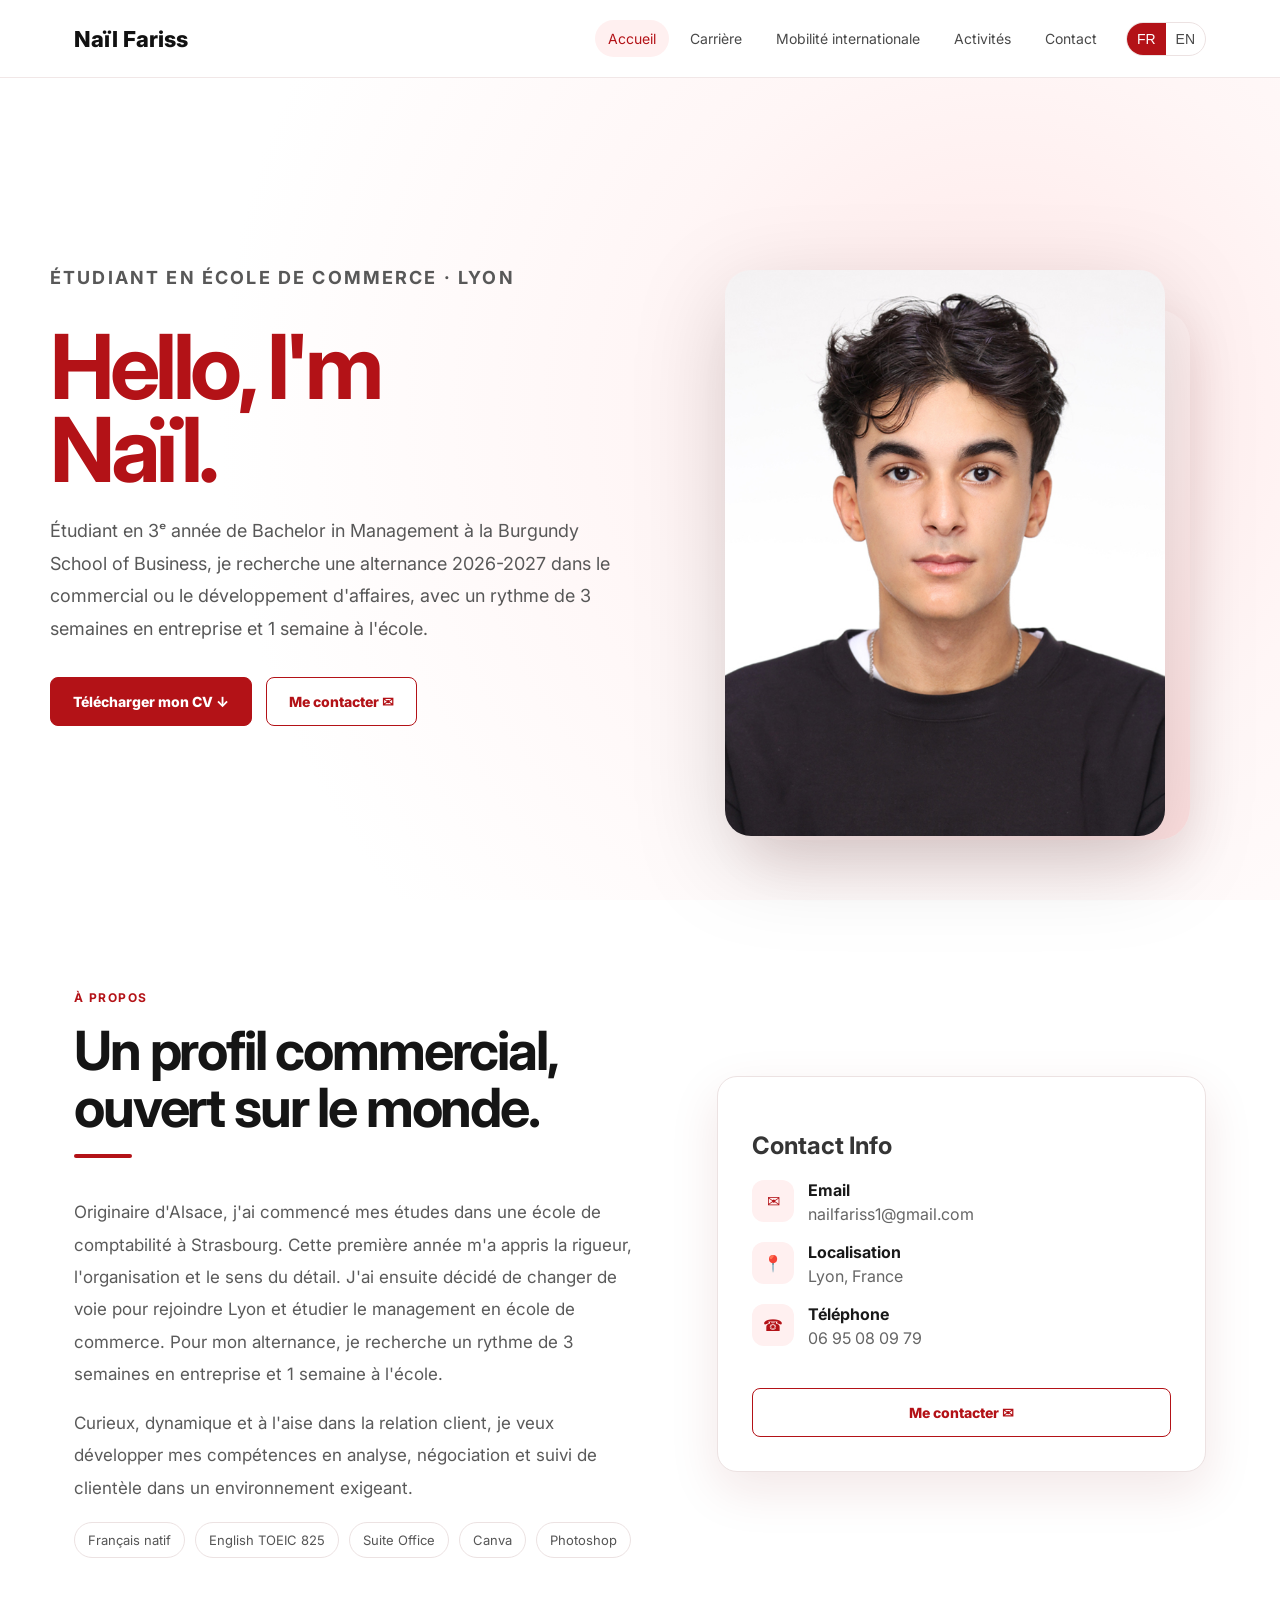
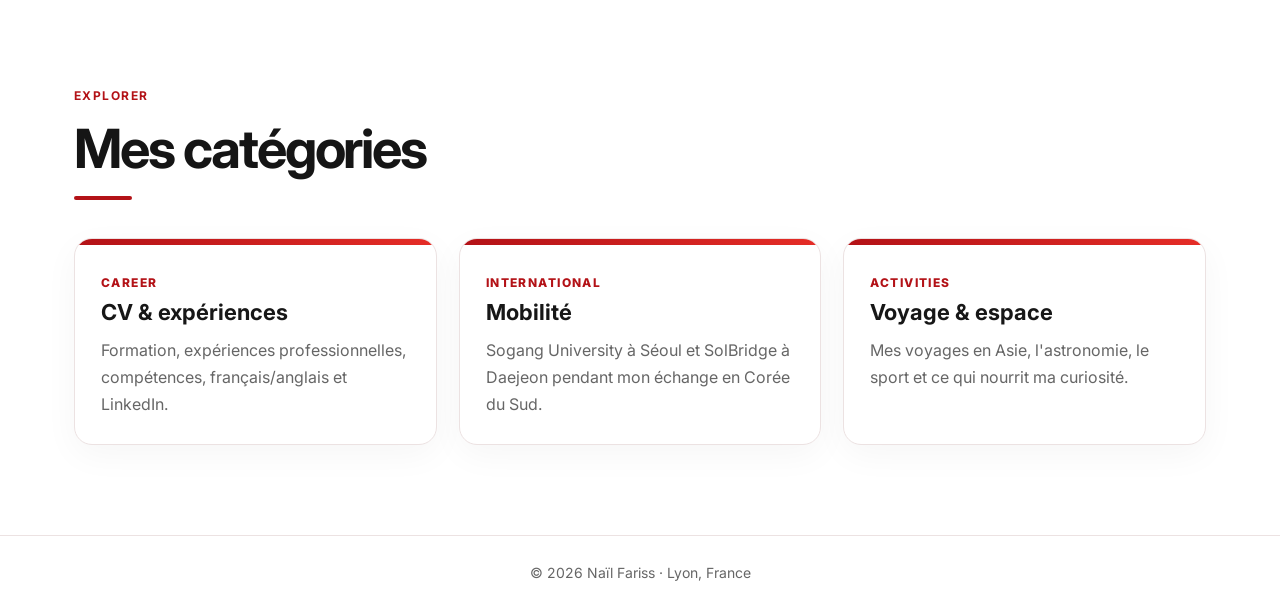
==== commit 5c8be674: "Add files via upload" ====
--- a/index.html
+++ b/index.html
@@ -1,4 +1,4 @@
 <!DOCTYPE html><html lang="fr"><head><meta charset="UTF-8"><meta name="viewport" content="width=device-width,initial-scale=1"><title>Naïl Fariss — ePortfolio</title><link rel="stylesheet" href="style.css"></head><body><div id="nav-container"></div><main class="page">
-<section class="hero"><div class="hero-text"><p class="eyebrow" data-fr="Étudiant en école de commerce · Lyon" data-en="Business school student · Lyon">Étudiant en école de commerce · Lyon</p><h1>Hello, I'm<br>Naïl.</h1><p data-fr="Étudiant en 3ᵉ année de Bachelor in Management à la Burgundy School of Business, je recherche une alternance 2026-2027 dans le commercial ou le développement d'affaires, avec un rythme de 3 semaines en entreprise et 1 semaine à l'école." data-en="3rd year Bachelor in Management student at Burgundy School of Business, looking for a 2026-2027 work-study position in sales or business development, with a rhythm of 3 weeks in company and 1 week at school.">Étudiant en 3ᵉ année de Bachelor in Management à la Burgundy School of Business, je recherche une alternance 2026-2027 dans le commercial ou le développement d'affaires, avec un rythme de 3 semaines en entreprise et 1 semaine à l'école.</p><div class="btns"><a class="btn primary" href="cv-nail-fariss.pdf" download data-fr="Télécharger mon CV ↓" data-en="Download my CV ↓">Télécharger mon CV ↓</a><a class="btn secondary" href="mailto:nailfariss1@gmail.com" data-fr="Me contacter ✉" data-en="Contact me ✉">Me contacter ✉</a></div></div><div class="hero-photo"><div class="portrait-wrap"><img class="portrait" src="photo.jpg" alt="Naïl Fariss"></div></div></section>
-<section class="section"><div class="about-grid"><div><div class="section-head"><p class="eyebrow" data-fr="À propos" data-en="About me">À propos</p><h2 class="section-title" data-fr="Un profil commercial, ouvert sur le monde." data-en="A business profile, open to the world.">Un profil commercial, ouvert sur le monde.</h2><div class="underline"></div></div><p class="lead" data-fr="Originaire d'Alsace, j'ai commencé mes études dans une école de comptabilité à Strasbourg. Cette première année m'a appris la rigueur, l'organisation et le sens du détail. J'ai ensuite décidé de changer de voie pour rejoindre Lyon et étudier le management en école de commerce. Pour mon alternance, je recherche un rythme de 3 semaines en entreprise et 1 semaine à l'école." data-en="Originally from Alsace, I started my studies in an accounting school in Strasbourg. This first year taught me rigour, organization and attention to detail. I then decided to change path and move to Lyon to study management in a business school. For my work-study contract, I am looking for a rhythm of 3 weeks in company and 1 week at school.">Originaire d'Alsace, j'ai commencé mes études dans une école de comptabilité à Strasbourg. Cette première année m'a appris la rigueur, l'organisation et le sens du détail. J'ai ensuite décidé de changer de voie pour rejoindre Lyon et étudier le management en école de commerce. Pour mon alternance, je recherche un rythme de 3 semaines en entreprise et 1 semaine à l'école.</p><p class="lead" data-fr="Curieux, dynamique et à l'aise dans la relation client, je veux développer mes compétences en analyse, négociation et suivi de clientèle dans un environnement exigeant." data-en="Curious, dynamic and comfortable with customer relations, I want to develop my skills in analysis, negotiation and customer follow-up in a demanding environment.">Curieux, dynamique et à l'aise dans la relation client, je veux développer mes compétences en analyse, négociation et suivi de clientèle dans un environnement exigeant.</p><div class="pill-row"><span class="pill">Français natif</span><span class="pill">English TOEIC 825</span><span class="pill">Suite Office</span><span class="pill">Canva</span><span class="pill">Photoshop</span></div></div><aside class="contact-card"><h2 data-fr="Contact Info" data-en="Contact Info">Contact Info</h2><div class="contact-row"><div class="icon">✉</div><div><b>Email</b><span>nailfariss1@gmail.com</span></div></div><div class="contact-row"><div class="icon">📍</div><div><b data-fr="Localisation" data-en="Location">Localisation</b><span>Lyon, France</span></div></div><div class="contact-row"><div class="icon">☎</div><div><b data-fr="Téléphone" data-en="Phone">Téléphone</b><span>06 95 08 09 79</span></div></div><a class="btn secondary" style="width:100%;justify-content:center;margin-top:22px" href="mailto:nailfariss1@gmail.com" data-fr="Contact Me ✈" data-en="Contact Me ✈">Contact Me ✈</a></aside></div></section>
+<section class="hero"><div class="hero-text"><p class="eyebrow" data-fr="Étudiant en école de commerce · Lyon" data-en="Business school student · Lyon">Étudiant en école de commerce · Lyon</p><h1>Hello, I'm<br>Naïl.</h1><p data-fr="Étudiant en 3ᵉ année de Bachelor in Management à la Burgundy School of Business, je recherche une alternance 2026-2027 dans le commercial ou le développement d'affaires, avec un rythme de 3 semaines en entreprise et 1 semaine à l'école." data-en="3rd year Bachelor in Management student at Burgundy School of Business, looking for a 2026-2027 work-study position in sales or business development, with a rhythm of 3 weeks in company and 1 week at school.">Étudiant en 3ᵉ année de Bachelor in Management à la Burgundy School of Business, je recherche une alternance 2026-2027 dans le commercial ou le développement d'affaires, avec un rythme de 3 semaines en entreprise et 1 semaine à l'école.</p><div class="btns"><a class="btn primary" href="cv-nail-fariss.pdf" download data-fr="Télécharger mon CV ↓" data-en="Download my CV ↓">Télécharger mon CV ↓</a><a class="btn secondary" href="contact.html" data-fr="Me contacter ✉" data-en="Contact me ✉">Me contacter ✉</a></div></div><div class="hero-photo"><div class="portrait-wrap"><img class="portrait" src="photo.jpg" alt="Naïl Fariss"></div></div></section>
+<section class="section"><div class="about-grid"><div><div class="section-head"><p class="eyebrow" data-fr="À propos" data-en="About me">À propos</p><h2 class="section-title" data-fr="Un profil commercial, ouvert sur le monde." data-en="A business profile, open to the world.">Un profil commercial, ouvert sur le monde.</h2><div class="underline"></div></div><p class="lead" data-fr="Originaire d'Alsace, j'ai commencé mes études dans une école de comptabilité à Strasbourg. Cette première année m'a appris la rigueur, l'organisation et le sens du détail. J'ai ensuite décidé de changer de voie pour rejoindre Lyon et étudier le management en école de commerce. Pour mon alternance, je recherche un rythme de 3 semaines en entreprise et 1 semaine à l'école." data-en="Originally from Alsace, I started my studies in an accounting school in Strasbourg. This first year taught me rigour, organization and attention to detail. I then decided to change path and move to Lyon to study management in a business school. For my work-study contract, I am looking for a rhythm of 3 weeks in company and 1 week at school.">Originaire d'Alsace, j'ai commencé mes études dans une école de comptabilité à Strasbourg. Cette première année m'a appris la rigueur, l'organisation et le sens du détail. J'ai ensuite décidé de changer de voie pour rejoindre Lyon et étudier le management en école de commerce. Pour mon alternance, je recherche un rythme de 3 semaines en entreprise et 1 semaine à l'école.</p><p class="lead" data-fr="Curieux, dynamique et à l'aise dans la relation client, je veux développer mes compétences en analyse, négociation et suivi de clientèle dans un environnement exigeant." data-en="Curious, dynamic and comfortable with customer relations, I want to develop my skills in analysis, negotiation and customer follow-up in a demanding environment.">Curieux, dynamique et à l'aise dans la relation client, je veux développer mes compétences en analyse, négociation et suivi de clientèle dans un environnement exigeant.</p><div class="pill-row"><span class="pill">Français natif</span><span class="pill">English TOEIC 825</span><span class="pill">Suite Office</span><span class="pill">Canva</span><span class="pill">Photoshop</span></div></div><aside class="contact-card"><h2 data-fr="Contact Info" data-en="Contact Info">Contact Info</h2><div class="contact-row"><div class="icon">✉</div><div><b>Email</b><span>nailfariss1@gmail.com</span></div></div><div class="contact-row"><div class="icon">📍</div><div><b data-fr="Localisation" data-en="Location">Localisation</b><span>Lyon, France</span></div></div><div class="contact-row"><div class="icon">☎</div><div><b data-fr="Téléphone" data-en="Phone">Téléphone</b><span>06 95 08 09 79</span></div></div><a class="btn secondary" style="width:100%;justify-content:center;margin-top:22px" href="contact.html" data-fr="Me contacter ✉" data-en="Contact me ✉">Me contacter ✉</a></aside></div></section>
 <section class="section" style="padding-top:40px"><div class="section-head"><p class="eyebrow" data-fr="Explorer" data-en="Explore">Explorer</p><h2 class="section-title" data-fr="Mes catégories" data-en="My sections">Mes catégories</h2><div class="underline"></div></div><div class="grid"><a class="card" href="career.html"><div class="bar"></div><div class="card-body"><span class="tag">Career</span><h3 data-fr="CV & expériences" data-en="Resume & experiences">CV & expériences</h3><p data-fr="Formation, expériences professionnelles, compétences, français/anglais et LinkedIn." data-en="Education, professional experiences, skills, French/English and LinkedIn.">Formation, expériences professionnelles, compétences, français/anglais et LinkedIn.</p></div></a><a class="card" href="mobility.html"><div class="bar"></div><div class="card-body"><span class="tag">International</span><h3 data-fr="Mobilité" data-en="Mobility">Mobilité</h3><p data-fr="Sogang University à Séoul et SolBridge à Daejeon pendant mon échange en Corée du Sud." data-en="Sogang University in Seoul and SolBridge in Daejeon during my exchange in South Korea.">Sogang University à Séoul et SolBridge à Daejeon pendant mon échange en Corée du Sud.</p></div></a><a class="card" href="activities.html"><div class="bar"></div><div class="card-body"><span class="tag">Activities</span><h3 data-fr="Voyage & espace" data-en="Travel & space">Voyage & espace</h3><p data-fr="Mes voyages en Asie, l'astronomie, le sport et ce qui nourrit ma curiosité." data-en="My travels in Asia, astronomy, sport and what drives my curiosity.">Mes voyages en Asie, l'astronomie, le sport et ce qui nourrit ma curiosité.</p></div></a></div></section></main><footer class="footer">© 2026 Naïl Fariss · Lyon, France</footer><script src="nav.js"></script><script>document.getElementById('nav-container').innerHTML=buildNav('home');initLang()</script></body></html>
--- a/style.css
+++ b/style.css
@@ -1,2 +1,156 @@
 @import url('https://fonts.googleapis.com/css2?family=Inter:wght@400;500;600;700;800&display=swap');
-:root{--red:#b31217;--red2:#e52d27;--dark:#151515;--text:#353535;--muted:#666;--line:#ece2e2;--soft:#fff6f6;--white:#fff;--shadow:0 18px 50px rgba(130,20,20,.10);--nav-h:78px}*{box-sizing:border-box}html{scroll-behavior:smooth}body{margin:0;font-family:Inter,Arial,sans-serif;color:var(--text);background:#fff}a{color:inherit}.nav{height:var(--nav-h);position:sticky;top:0;z-index:99;background:rgba(255,255,255,.93);backdrop-filter:blur(14px);border-bottom:1px solid #f1e7e7}.nav-inner{max-width:1180px;margin:auto;height:100%;display:flex;align-items:center;justify-content:space-between;padding:0 24px}.brand{font-weight:800;font-size:22px;text-decoration:none;color:#111}.links{display:flex;align-items:center;gap:8px}.links a,.lang button{padding:10px 13px;text-decoration:none;border-radius:999px;font-size:14px;color:#494949;border:0;background:transparent;cursor:pointer}.links a:hover,.links a.active{color:var(--red);background:#fff0f0}.lang{display:flex;margin-left:8px;border:1px solid var(--line);border-radius:999px;overflow:hidden}.lang button{border-radius:0;padding:8px 10px}.lang button.active{background:var(--red);color:#fff}.page{overflow:hidden}.hero{min-height:calc(100vh - var(--nav-h));background:radial-gradient(circle at 78% 40%,#ffe7e7 0,#fff6f6 33%,#fff 70%);display:grid;grid-template-columns:1fr 1fr;align-items:center;gap:40px;padding:70px max(24px,calc((100vw - 1180px)/2)) 60px}.hero-text{max-width:570px}.eyebrow{color:var(--red);font-weight:700;letter-spacing:.12em;text-transform:uppercase;font-size:12px;margin:0 0 18px}.hero h1{font-size:clamp(54px,7vw,92px);line-height:.92;margin:0 0 24px;color:var(--red);letter-spacing:-.05em}.hero p{font-size:18px;line-height:1.8;color:#585858;margin:0 0 32px}.btns{display:flex;gap:14px;flex-wrap:wrap}.btn{display:inline-flex;align-items:center;gap:10px;padding:15px 22px;border-radius:8px;text-decoration:none;font-weight:800;font-size:14px;border:1px solid var(--red);transition:.2s}.btn.primary{background:var(--red);color:#fff}.btn.primary:hover{background:#911015;transform:translateY(-2px)}.btn.secondary{color:var(--red);background:#fff}.hero-photo{display:flex;justify-content:center;align-self:end}.portrait-wrap{position:relative;width:min(440px,85%)}.portrait-wrap:before{content:"";position:absolute;inset:40px -25px 0 25px;background:linear-gradient(135deg,#fff,#ffe0e0);border-radius:32px;box-shadow:var(--shadow)}.portrait{position:relative;width:100%;max-height:650px;object-fit:cover;object-position:center 20%;border-radius:26px;filter:drop-shadow(0 25px 45px rgba(0,0,0,.15))}.section{max-width:1180px;margin:auto;padding:90px 24px}.section-head{margin-bottom:38px}.section-title{font-size:clamp(32px,4.3vw,54px);line-height:1.05;margin:0;color:#151515;letter-spacing:-.04em}.underline{width:58px;height:4px;background:var(--red);border-radius:20px;margin-top:18px}.about-grid{display:grid;grid-template-columns:1.08fr .92fr;gap:70px;align-items:center}.lead{font-size:17px;line-height:1.9;color:#5a5a5a}.contact-card,.soft-card{background:#fff;border:1px solid var(--line);border-radius:20px;box-shadow:var(--shadow);padding:34px}.contact-row{display:flex;gap:14px;margin:18px 0}.icon{width:42px;height:42px;display:grid;place-items:center;background:#fff0f0;border-radius:12px;color:var(--red);flex:none}.contact-row b{display:block;color:#191919;margin-bottom:4px}.contact-row span{color:var(--muted)}.grid{display:grid;grid-template-columns:repeat(3,1fr);gap:22px}.card{background:#fff;border:1px solid var(--line);border-radius:18px;overflow:hidden;box-shadow:0 10px 35px rgba(0,0,0,.04);transition:.2s;text-decoration:none}.card:hover{transform:translateY(-5px);box-shadow:var(--shadow)}.bar{height:6px;background:linear-gradient(90deg,var(--red),var(--red2))}.card-body{padding:26px}.tag{font-size:12px;text-transform:uppercase;letter-spacing:.12em;color:var(--red);font-weight:800}.card h3{font-size:22px;margin:8px 0 12px;color:#171717}.card p{line-height:1.7;color:var(--muted);margin:0}.footer{border-top:1px solid var(--line);padding:28px;text-align:center;color:var(--muted);font-size:14px}.timeline{position:relative}.timeline:before{content:"";position:absolute;left:10px;top:5px;bottom:5px;width:2px;background:#f2d7d7}.item{position:relative;padding-left:42px;margin:0 0 34px}.item:before{content:"";position:absolute;left:2px;top:4px;width:18px;height:18px;border-radius:50%;background:#fff;border:3px solid var(--red)}.date{color:var(--red);font-weight:800;font-size:13px;margin-bottom:7px}.role{font-weight:800;color:#151515;font-size:20px}.company{color:var(--muted);margin:5px 0 10px}.item li,.item p{color:#5b5b5b;line-height:1.7}.two-col{display:grid;grid-template-columns:330px 1fr;gap:55px}.profile-card{position:sticky;top:100px}.profile-card img{width:100%;height:280px;object-fit:cover;object-position:center 20%;border-radius:20px 20px 0 0}.pill-row{display:flex;flex-wrap:wrap;gap:10px;margin-top:18px}.pill{border:1px solid var(--line);border-radius:999px;padding:9px 13px;background:#fff;color:#555;font-size:13px}.travel-grid{display:grid;grid-template-columns:repeat(2,1fr);gap:24px}.travel-card{min-height:260px;border-radius:22px;overflow:hidden;position:relative;background:#222;color:#fff}.travel-card img{width:100%;height:100%;object-fit:cover;position:absolute;inset:0;opacity:.68}.travel-card div{position:absolute;left:24px;right:24px;bottom:24px}.travel-card h3{font-size:30px;margin:0 0 8px}.travel-card p{margin:0;line-height:1.6}.mobility{display:grid;grid-template-columns:1fr 1fr;gap:28px}.mob-card img{width:100%;height:250px;object-fit:cover}.mob-card .card-body{padding:28px}.note{background:var(--soft);border-left:5px solid var(--red);padding:28px;border-radius:18px;line-height:1.8;color:#555}@media(max-width:850px){.links{gap:0;overflow:auto}.links a{font-size:12px;padding:8px}.hero,.about-grid,.two-col,.mobility,.travel-grid{grid-template-columns:1fr}.hero{padding-top:45px;text-align:left}.hero-photo{align-self:center}.grid{grid-template-columns:1fr}.profile-card{position:static}.nav-inner{padding:0 12px}.brand{font-size:18px}.lang{display:none}}
+:root{--red:#b31217;--red2:#e52d27;--dark:#151515;--text:#353535;--muted:#666;--line:#ece2e2;--soft:#fff6f6;--white:#fff;--shadow:0 18px 50px rgba(130,20,20,.10);--nav-h:78px}*{box-sizing:border-box}html{scroll-behavior:smooth}body{margin:0;font-family:Inter,Arial,sans-serif;color:var(--text);background:#fff}a{color:inherit}.nav{height:var(--nav-h);position:sticky;top:0;z-index:99;background:rgba(255,255,255,.93);backdrop-filter:blur(14px);border-bottom:1px solid #f1e7e7}.nav-inner{max-width:1180px;margin:auto;height:100%;display:flex;align-items:center;justify-content:space-between;padding:0 24px}.brand{font-weight:800;font-size:22px;text-decoration:none;color:#111}.links{display:flex;align-items:center;gap:8px}.links a,.lang button{padding:10px 13px;text-decoration:none;border-radius:999px;font-size:14px;color:#494949;border:0;background:transparent;cursor:pointer}.links a:hover,.links a.active{color:var(--red);background:#fff0f0}.lang{display:flex;margin-left:8px;border:1px solid var(--line);border-radius:999px;overflow:hidden}.lang button{border-radius:0;padding:8px 10px}.lang button.active{background:var(--red);color:#fff}.page{overflow:hidden}.hero{min-height:calc(100vh - var(--nav-h));background:radial-gradient(circle at 78% 40%,#ffe7e7 0,#fff6f6 33%,#fff 70%);display:grid;grid-template-columns:1fr 1fr;align-items:center;gap:40px;padding:70px max(24px,calc((100vw - 1180px)/2)) 60px}.hero-text{max-width:570px}.eyebrow{color:var(--red);font-weight:700;letter-spacing:.12em;text-transform:uppercase;font-size:12px;margin:0 0 18px}.hero h1{font-size:clamp(54px,7vw,92px);line-height:.92;margin:0 0 24px;color:var(--red);letter-spacing:-.05em}.hero p{font-size:18px;line-height:1.8;color:#585858;margin:0 0 32px}.btns{display:flex;gap:14px;flex-wrap:wrap}.btn{display:inline-flex;align-items:center;gap:10px;padding:15px 22px;border-radius:8px;text-decoration:none;font-weight:800;font-size:14px;border:1px solid var(--red);transition:.2s}.btn.primary{background:var(--red);color:#fff}.btn.primary:hover{background:#911015;transform:translateY(-2px)}.btn.secondary{color:var(--red);background:#fff}.hero-photo{display:flex;justify-content:center;align-self:end}.portrait-wrap{position:relative;width:min(440px,85%)}.portrait-wrap:before{content:"";position:absolute;inset:40px -25px 0 25px;background:linear-gradient(135deg,#fff,#ffe0e0);border-radius:32px;box-shadow:var(--shadow)}.portrait{position:relative;width:100%;max-height:650px;object-fit:cover;object-position:center 20%;border-radius:26px;filter:drop-shadow(0 25px 45px rgba(0,0,0,.15))}.section{max-width:1180px;margin:auto;padding:90px 24px}.section-head{margin-bottom:38px}.section-title{font-size:clamp(32px,4.3vw,54px);line-height:1.05;margin:0;color:#151515;letter-spacing:-.04em}.underline{width:58px;height:4px;background:var(--red);border-radius:20px;margin-top:18px}.about-grid{display:grid;grid-template-columns:1.08fr .92fr;gap:70px;align-items:center}.lead{font-size:17px;line-height:1.9;color:#5a5a5a}.contact-card,.soft-card{background:#fff;border:1px solid var(--line);border-radius:20px;box-shadow:var(--shadow);padding:34px}.contact-row{display:flex;gap:14px;margin:18px 0}.icon{width:42px;height:42px;display:grid;place-items:center;background:#fff0f0;border-radius:12px;color:var(--red);flex:none}.contact-row b{display:block;color:#191919;margin-bottom:4px}.contact-row span{color:var(--muted)}.grid{display:grid;grid-template-columns:repeat(3,1fr);gap:22px}.card{background:#fff;border:1px solid var(--line);border-radius:18px;overflow:hidden;box-shadow:0 10px 35px rgba(0,0,0,.04);transition:.2s;text-decoration:none}.card:hover{transform:translateY(-5px);box-shadow:var(--shadow)}.bar{height:6px;background:linear-gradient(90deg,var(--red),var(--red2))}.card-body{padding:26px}.tag{font-size:12px;text-transform:uppercase;letter-spacing:.12em;color:var(--red);font-weight:800}.card h3{font-size:22px;margin:8px 0 12px;color:#171717}.card p{line-height:1.7;color:var(--muted);margin:0}.footer{border-top:1px solid var(--line);padding:28px;text-align:center;color:var(--muted);font-size:14px}.timeline{position:relative}.timeline:before{content:"";position:absolute;left:10px;top:5px;bottom:5px;width:2px;background:#f2d7d7}.item{position:relative;padding-left:42px;margin:0 0 34px}.item:before{content:"";position:absolute;left:2px;top:4px;width:18px;height:18px;border-radius:50%;background:#fff;border:3px solid var(--red)}.date{color:var(--red);font-weight:800;font-size:13px;margin-bottom:7px}.role{font-weight:800;color:#151515;font-size:20px}.company{color:var(--muted);margin:5px 0 10px}.item li,.item p{color:#5b5b5b;line-height:1.7}.two-col{display:grid;grid-template-columns:330px 1fr;gap:55px}.profile-card{position:sticky;top:100px}.profile-card img{width:100%;height:280px;object-fit:cover;object-position:center 20%;border-radius:20px 20px 0 0}.pill-row{display:flex;flex-wrap:wrap;gap:10px;margin-top:18px}.pill{border:1px solid var(--line);border-radius:999px;padding:9px 13px;background:#fff;color:#555;font-size:13px}.travel-grid{display:grid;grid-template-columns:repeat(2,1fr);gap:24px}.travel-card{min-height:260px;border-radius:22px;overflow:hidden;position:relative;background:#222;color:#fff}
+.travel-card:after{content:"";position:absolute;inset:0;background:linear-gradient(180deg,rgba(0,0,0,.05),rgba(0,0,0,.72));z-index:1}.travel-card img{width:100%;height:100%;object-fit:cover;object-position:center;position:absolute;inset:0;opacity:.82;display:block}.travel-card > div{position:absolute;left:24px;right:24px;bottom:24px;z-index:2}.travel-card h3{font-size:30px;margin:0 0 8px}.travel-card p{margin:0;line-height:1.6}.mobility{display:grid;grid-template-columns:1fr 1fr;gap:28px}.mob-card img{width:100%;height:250px;object-fit:cover;object-position:center}.mob-card .card-body{padding:28px}.note{background:var(--soft);border-left:5px solid var(--red);padding:28px;border-radius:18px;line-height:1.8;color:#555}@media(max-width:850px){.links{gap:0;overflow:auto}.links a{font-size:12px;padding:8px}.hero,.about-grid,.two-col,.mobility,.travel-grid{grid-template-columns:1fr}.hero{padding-top:45px;text-align:left}.hero-photo{align-self:center}.grid{grid-template-columns:1fr}.profile-card{position:static}.nav-inner{padding:0 12px}.brand{font-size:18px}.lang{display:none}}
+
+/* V6 corrections */
+.travel-card{height:260px;min-height:260px;}
+.travel-card img{object-fit:cover;object-position:center center;}
+.travel-card:after{content:"";position:absolute;inset:0;background:linear-gradient(180deg,rgba(0,0,0,.05),rgba(0,0,0,.62));z-index:1;}
+.travel-card div{z-index:2;}
+.mob-details{margin-top:14px;}
+.mob-details summary{cursor:pointer;list-style:none;}
+.mob-details summary::-webkit-details-marker{display:none;}
+.mob-details[open] summary{margin-bottom:12px;}
+.mob-details p{margin-top:10px!important;}
+.contact-photo{width:100%;height:300px;object-fit:contain;object-position:center top;background:#fff;border-radius:16px;margin-bottom:22px;display:block;}
+
+
+/* V7 fixes */
+.travel-grid{display:grid !important;grid-template-columns:repeat(2,minmax(0,1fr)) !important;gap:26px !important;align-items:stretch !important;}
+.travel-card{height:260px !important;min-height:260px !important;border-radius:22px !important;overflow:hidden !important;position:relative !important;background:#111 !important;display:block !important;box-shadow:0 18px 45px rgba(0,0,0,.08) !important;transform:none !important;}
+.travel-card img{position:absolute !important;inset:0 !important;width:100% !important;height:100% !important;display:block !important;object-fit:cover !important;object-position:center center !important;opacity:.9 !important;z-index:0 !important;transform:none !important;}
+.travel-card:after{content:"" !important;position:absolute !important;inset:0 !important;background:linear-gradient(180deg,rgba(0,0,0,.08),rgba(0,0,0,.74)) !important;z-index:1 !important;}
+.travel-card>div{position:absolute !important;left:24px !important;right:24px !important;bottom:24px !important;z-index:2 !important;color:#fff !important;background:transparent !important;transform:none !important;}
+.travel-card h3,.travel-card p{color:#fff !important;}
+.contact-photo{width:85% !important;max-height:330px !important;object-fit:contain !important;object-position:center top !important;display:block !important;margin:0 auto 24px !important;border-radius:18px !important;background:#fff !important;}
+@media(max-width:850px){.travel-grid{grid-template-columns:1fr !important}.travel-card{height:230px !important}}
+
+/* V9 final travel-card fix: centered images, no zoom/crop, no overlap */
+.travel-grid{
+  display:grid !important;
+  grid-template-columns:repeat(2,minmax(0,1fr)) !important;
+  gap:26px !important;
+  align-items:stretch !important;
+}
+.travel-card{
+  height:260px !important;
+  min-height:260px !important;
+  border-radius:22px !important;
+  overflow:hidden !important;
+  position:relative !important;
+  background:#111 !important;
+  display:block !important;
+  box-shadow:0 18px 45px rgba(0,0,0,.08) !important;
+  transform:none !important;
+  margin:0 !important;
+}
+.travel-card img{
+  position:absolute !important;
+  inset:0 !important;
+  width:100% !important;
+  height:100% !important;
+  display:block !important;
+  object-fit:contain !important;
+  object-position:center center !important;
+  opacity:.92 !important;
+  z-index:0 !important;
+  transform:none !important;
+  background:#111 !important;
+}
+.travel-card::before{
+  content:"" !important;
+  position:absolute !important;
+  inset:0 !important;
+  background:linear-gradient(90deg,rgba(0,0,0,.72),rgba(0,0,0,.22),rgba(0,0,0,.05)) !important;
+  z-index:1 !important;
+  pointer-events:none !important;
+}
+.travel-card:after{
+  content:"" !important;
+  position:absolute !important;
+  inset:0 !important;
+  background:linear-gradient(180deg,rgba(0,0,0,.02),rgba(0,0,0,.52)) !important;
+  z-index:1 !important;
+  pointer-events:none !important;
+}
+.travel-card>div{
+  position:absolute !important;
+  left:24px !important;
+  right:24px !important;
+  bottom:24px !important;
+  z-index:2 !important;
+  color:#fff !important;
+  background:transparent !important;
+  transform:none !important;
+  margin:0 !important;
+}
+.travel-card h3,.travel-card p{color:#fff !important;}
+@media(max-width:850px){
+  .travel-grid{grid-template-columns:1fr !important;}
+  .travel-card{height:230px !important;}
+}
+
+/* V10 travel images: slight zoom, no black bars */
+.travel-grid{
+  display:grid !important;
+  grid-template-columns:repeat(2,minmax(0,1fr)) !important;
+  gap:26px !important;
+  align-items:stretch !important;
+}
+.travel-card{
+  height:280px !important;
+  min-height:280px !important;
+  border-radius:22px !important;
+  overflow:hidden !important;
+  position:relative !important;
+  background:#111 !important;
+  display:block !important;
+  box-shadow:0 18px 45px rgba(0,0,0,.08) !important;
+  transform:none !important;
+  margin:0 !important;
+}
+.travel-card img{
+  position:absolute !important;
+  inset:0 !important;
+  width:100% !important;
+  height:100% !important;
+  display:block !important;
+  object-fit:cover !important;
+  object-position:center center !important;
+  opacity:.90 !important;
+  z-index:0 !important;
+  transform:scale(1.02) !important;
+  background:#111 !important;
+}
+.travel-card::before{
+  content:"" !important;
+  position:absolute !important;
+  inset:0 !important;
+  background:linear-gradient(90deg,rgba(0,0,0,.55),rgba(0,0,0,.20),rgba(0,0,0,.05)) !important;
+  z-index:1 !important;
+  pointer-events:none !important;
+}
+.travel-card:after{
+  content:"" !important;
+  position:absolute !important;
+  inset:0 !important;
+  background:linear-gradient(180deg,rgba(0,0,0,.02),rgba(0,0,0,.60)) !important;
+  z-index:1 !important;
+  pointer-events:none !important;
+}
+.travel-card>div{
+  position:absolute !important;
+  left:24px !important;
+  right:24px !important;
+  bottom:24px !important;
+  z-index:2 !important;
+  color:#fff !important;
+  background:transparent !important;
+  transform:none !important;
+  margin:0 !important;
+}
+.travel-card h3,.travel-card p{color:#fff !important;}
+@media(max-width:850px){
+  .travel-grid{grid-template-columns:1fr !important;}
+  .travel-card{height:240px !important;min-height:240px !important;}
+}
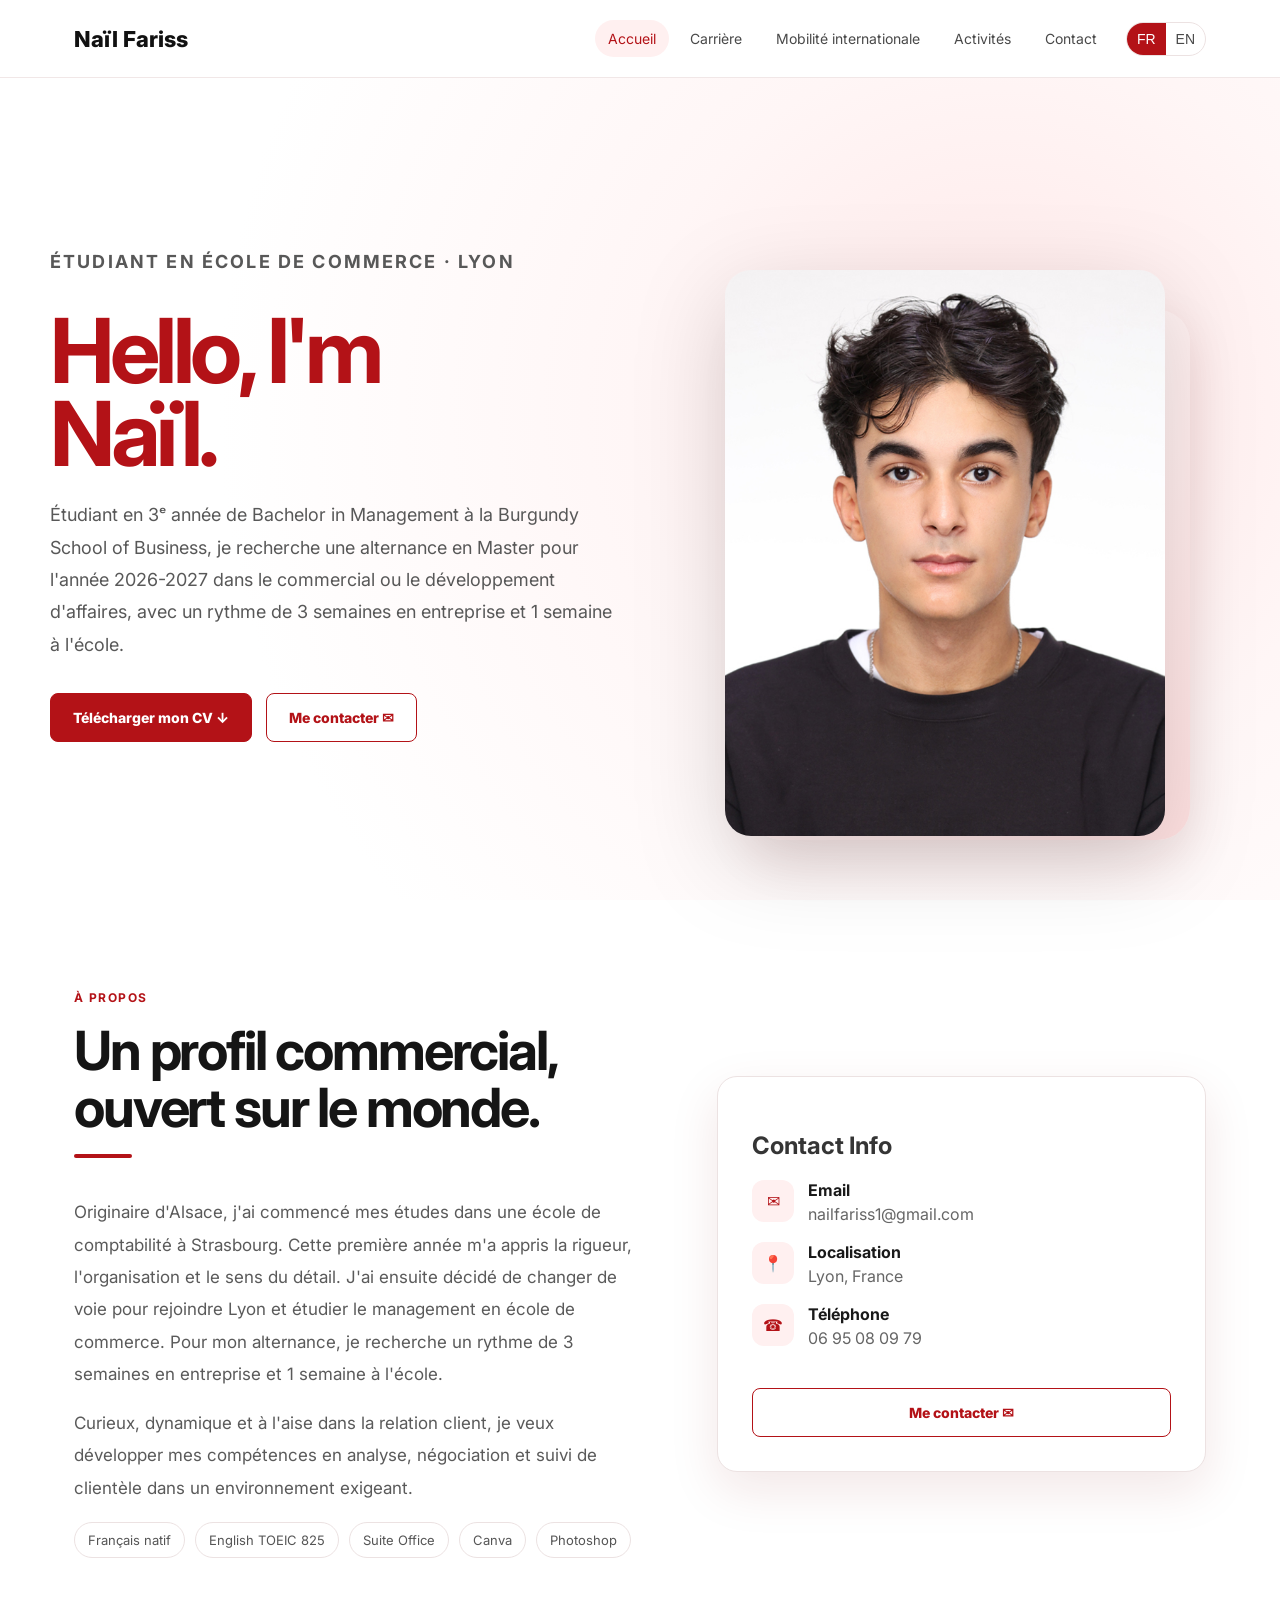
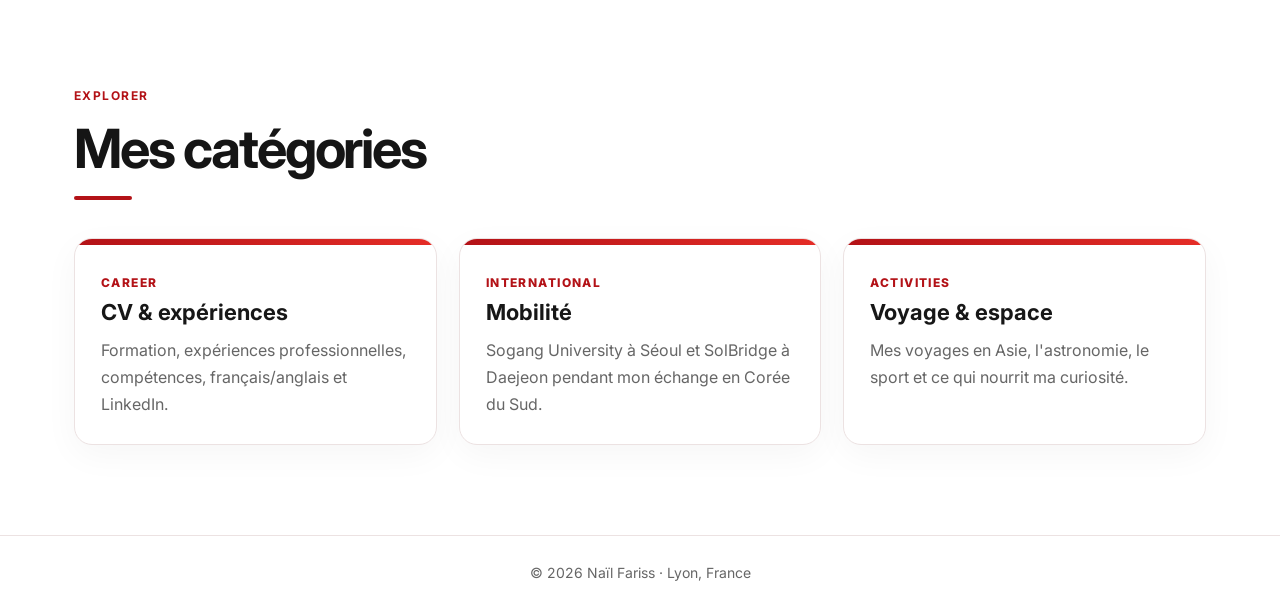
==== commit 32d416d7: "Add files via upload" ====
--- a/index.html
+++ b/index.html
@@ -1,4 +1,4 @@
 <!DOCTYPE html><html lang="fr"><head><meta charset="UTF-8"><meta name="viewport" content="width=device-width,initial-scale=1"><title>Naïl Fariss — ePortfolio</title><link rel="stylesheet" href="style.css"></head><body><div id="nav-container"></div><main class="page">
-<section class="hero"><div class="hero-text"><p class="eyebrow" data-fr="Étudiant en école de commerce · Lyon" data-en="Business school student · Lyon">Étudiant en école de commerce · Lyon</p><h1>Hello, I'm<br>Naïl.</h1><p data-fr="Étudiant en 3ᵉ année de Bachelor in Management à la Burgundy School of Business, je recherche une alternance 2026-2027 dans le commercial ou le développement d'affaires, avec un rythme de 3 semaines en entreprise et 1 semaine à l'école." data-en="3rd year Bachelor in Management student at Burgundy School of Business, looking for a 2026-2027 work-study position in sales or business development, with a rhythm of 3 weeks in company and 1 week at school.">Étudiant en 3ᵉ année de Bachelor in Management à la Burgundy School of Business, je recherche une alternance 2026-2027 dans le commercial ou le développement d'affaires, avec un rythme de 3 semaines en entreprise et 1 semaine à l'école.</p><div class="btns"><a class="btn primary" href="cv-nail-fariss.pdf" download data-fr="Télécharger mon CV ↓" data-en="Download my CV ↓">Télécharger mon CV ↓</a><a class="btn secondary" href="contact.html" data-fr="Me contacter ✉" data-en="Contact me ✉">Me contacter ✉</a></div></div><div class="hero-photo"><div class="portrait-wrap"><img class="portrait" src="photo.jpg" alt="Naïl Fariss"></div></div></section>
+<section class="hero"><div class="hero-text"><p class="eyebrow" data-fr="Étudiant en école de commerce · Lyon" data-en="Business school student · Lyon">Étudiant en école de commerce · Lyon</p><h1>Hello, I'm<br>Naïl.</h1><p data-fr="Étudiant en 3ᵉ année de Bachelor in Management à la Burgundy School of Business, je recherche une alternance en Master pour l'année 2026-2027 dans le commercial ou le développement d'affaires, avec un rythme de 3 semaines en entreprise et 1 semaine à l'école." data-en="3rd year Bachelor in Management student at Burgundy School of Business, looking for a Master's work-study position for 2026-2027 in sales or business development, with a rhythm of 3 weeks in company and 1 week at school.">Étudiant en 3ᵉ année de Bachelor in Management à la Burgundy School of Business, je recherche une alternance en Master pour l'année 2026-2027 dans le commercial ou le développement d'affaires, avec un rythme de 3 semaines en entreprise et 1 semaine à l'école.</p><div class="btns"><a class="btn primary" href="cv-nail-fariss.pdf" download data-fr="Télécharger mon CV ↓" data-en="Download my CV ↓">Télécharger mon CV ↓</a><a class="btn secondary" href="contact.html" data-fr="Me contacter ✉" data-en="Contact me ✉">Me contacter ✉</a></div></div><div class="hero-photo"><div class="portrait-wrap"><img class="portrait" src="photo.jpg" alt="Naïl Fariss"></div></div></section>
 <section class="section"><div class="about-grid"><div><div class="section-head"><p class="eyebrow" data-fr="À propos" data-en="About me">À propos</p><h2 class="section-title" data-fr="Un profil commercial, ouvert sur le monde." data-en="A business profile, open to the world.">Un profil commercial, ouvert sur le monde.</h2><div class="underline"></div></div><p class="lead" data-fr="Originaire d'Alsace, j'ai commencé mes études dans une école de comptabilité à Strasbourg. Cette première année m'a appris la rigueur, l'organisation et le sens du détail. J'ai ensuite décidé de changer de voie pour rejoindre Lyon et étudier le management en école de commerce. Pour mon alternance, je recherche un rythme de 3 semaines en entreprise et 1 semaine à l'école." data-en="Originally from Alsace, I started my studies in an accounting school in Strasbourg. This first year taught me rigour, organization and attention to detail. I then decided to change path and move to Lyon to study management in a business school. For my work-study contract, I am looking for a rhythm of 3 weeks in company and 1 week at school.">Originaire d'Alsace, j'ai commencé mes études dans une école de comptabilité à Strasbourg. Cette première année m'a appris la rigueur, l'organisation et le sens du détail. J'ai ensuite décidé de changer de voie pour rejoindre Lyon et étudier le management en école de commerce. Pour mon alternance, je recherche un rythme de 3 semaines en entreprise et 1 semaine à l'école.</p><p class="lead" data-fr="Curieux, dynamique et à l'aise dans la relation client, je veux développer mes compétences en analyse, négociation et suivi de clientèle dans un environnement exigeant." data-en="Curious, dynamic and comfortable with customer relations, I want to develop my skills in analysis, negotiation and customer follow-up in a demanding environment.">Curieux, dynamique et à l'aise dans la relation client, je veux développer mes compétences en analyse, négociation et suivi de clientèle dans un environnement exigeant.</p><div class="pill-row"><span class="pill">Français natif</span><span class="pill">English TOEIC 825</span><span class="pill">Suite Office</span><span class="pill">Canva</span><span class="pill">Photoshop</span></div></div><aside class="contact-card"><h2 data-fr="Contact Info" data-en="Contact Info">Contact Info</h2><div class="contact-row"><div class="icon">✉</div><div><b>Email</b><span>nailfariss1@gmail.com</span></div></div><div class="contact-row"><div class="icon">📍</div><div><b data-fr="Localisation" data-en="Location">Localisation</b><span>Lyon, France</span></div></div><div class="contact-row"><div class="icon">☎</div><div><b data-fr="Téléphone" data-en="Phone">Téléphone</b><span>06 95 08 09 79</span></div></div><a class="btn secondary" style="width:100%;justify-content:center;margin-top:22px" href="contact.html" data-fr="Me contacter ✉" data-en="Contact me ✉">Me contacter ✉</a></aside></div></section>
 <section class="section" style="padding-top:40px"><div class="section-head"><p class="eyebrow" data-fr="Explorer" data-en="Explore">Explorer</p><h2 class="section-title" data-fr="Mes catégories" data-en="My sections">Mes catégories</h2><div class="underline"></div></div><div class="grid"><a class="card" href="career.html"><div class="bar"></div><div class="card-body"><span class="tag">Career</span><h3 data-fr="CV & expériences" data-en="Resume & experiences">CV & expériences</h3><p data-fr="Formation, expériences professionnelles, compétences, français/anglais et LinkedIn." data-en="Education, professional experiences, skills, French/English and LinkedIn.">Formation, expériences professionnelles, compétences, français/anglais et LinkedIn.</p></div></a><a class="card" href="mobility.html"><div class="bar"></div><div class="card-body"><span class="tag">International</span><h3 data-fr="Mobilité" data-en="Mobility">Mobilité</h3><p data-fr="Sogang University à Séoul et SolBridge à Daejeon pendant mon échange en Corée du Sud." data-en="Sogang University in Seoul and SolBridge in Daejeon during my exchange in South Korea.">Sogang University à Séoul et SolBridge à Daejeon pendant mon échange en Corée du Sud.</p></div></a><a class="card" href="activities.html"><div class="bar"></div><div class="card-body"><span class="tag">Activities</span><h3 data-fr="Voyage & espace" data-en="Travel & space">Voyage & espace</h3><p data-fr="Mes voyages en Asie, l'astronomie, le sport et ce qui nourrit ma curiosité." data-en="My travels in Asia, astronomy, sport and what drives my curiosity.">Mes voyages en Asie, l'astronomie, le sport et ce qui nourrit ma curiosité.</p></div></a></div></section></main><footer class="footer">© 2026 Naïl Fariss · Lyon, France</footer><script src="nav.js"></script><script>document.getElementById('nav-container').innerHTML=buildNav('home');initLang()</script></body></html>
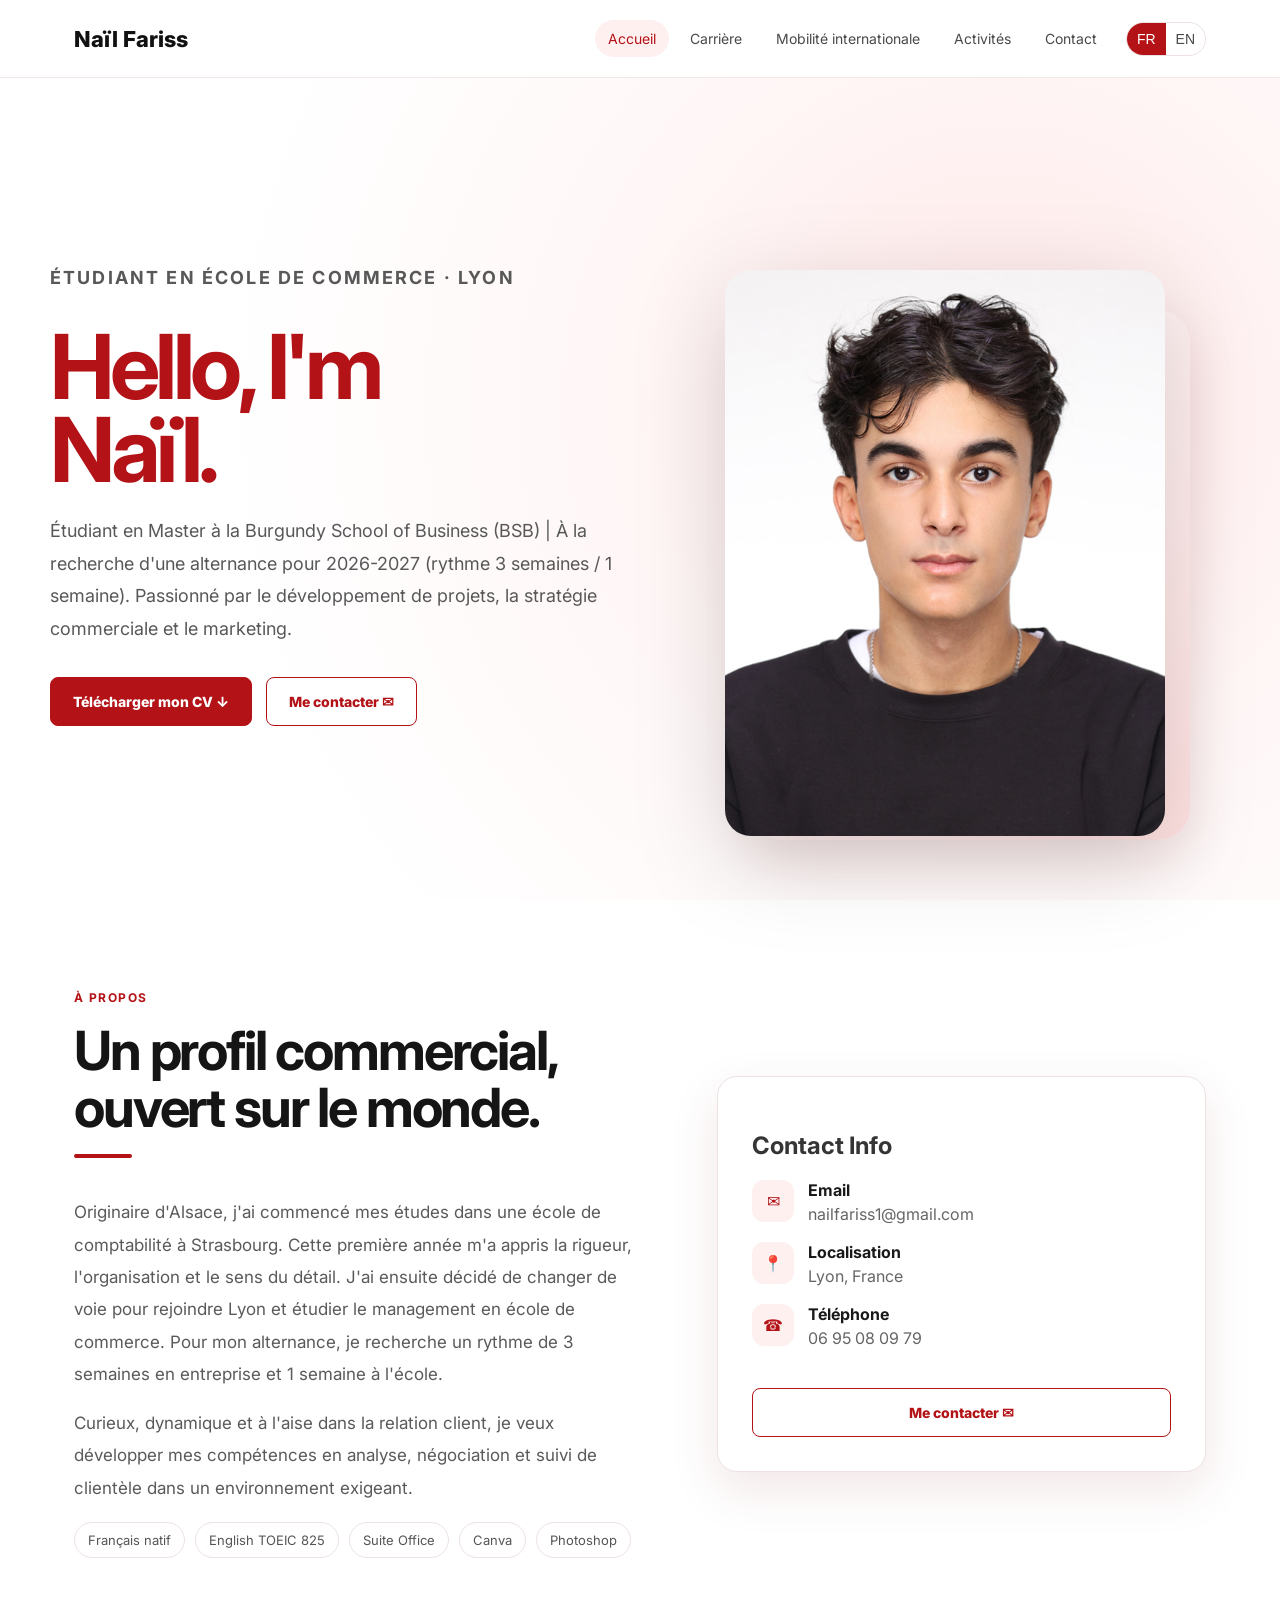
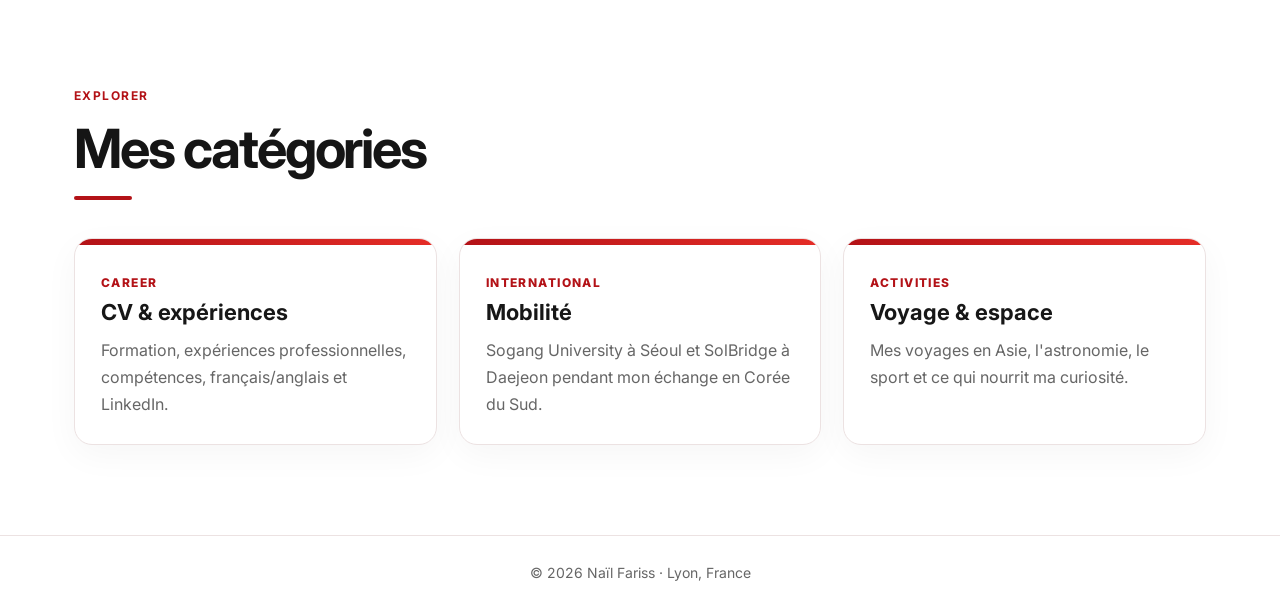
==== commit d1ec95ca: "Update index.html" ====
--- a/index.html
+++ b/index.html
@@ -1,4 +1,4 @@
 <!DOCTYPE html><html lang="fr"><head><meta charset="UTF-8"><meta name="viewport" content="width=device-width,initial-scale=1"><title>Naïl Fariss — ePortfolio</title><link rel="stylesheet" href="style.css"></head><body><div id="nav-container"></div><main class="page">
-<section class="hero"><div class="hero-text"><p class="eyebrow" data-fr="Étudiant en école de commerce · Lyon" data-en="Business school student · Lyon">Étudiant en école de commerce · Lyon</p><h1>Hello, I'm<br>Naïl.</h1><p data-fr="Étudiant en 3ᵉ année de Bachelor in Management à la Burgundy School of Business, je recherche une alternance en Master pour l'année 2026-2027 dans le commercial ou le développement d'affaires, avec un rythme de 3 semaines en entreprise et 1 semaine à l'école." data-en="3rd year Bachelor in Management student at Burgundy School of Business, looking for a Master's work-study position for 2026-2027 in sales or business development, with a rhythm of 3 weeks in company and 1 week at school.">Étudiant en 3ᵉ année de Bachelor in Management à la Burgundy School of Business, je recherche une alternance en Master pour l'année 2026-2027 dans le commercial ou le développement d'affaires, avec un rythme de 3 semaines en entreprise et 1 semaine à l'école.</p><div class="btns"><a class="btn primary" href="cv-nail-fariss.pdf" download data-fr="Télécharger mon CV ↓" data-en="Download my CV ↓">Télécharger mon CV ↓</a><a class="btn secondary" href="contact.html" data-fr="Me contacter ✉" data-en="Contact me ✉">Me contacter ✉</a></div></div><div class="hero-photo"><div class="portrait-wrap"><img class="portrait" src="photo.jpg" alt="Naïl Fariss"></div></div></section>
+<section class="hero"><div class="hero-text"><p class="eyebrow" data-fr="Étudiant en école de commerce · Lyon" data-en="Business school student · Lyon">Étudiant en école de commerce · Lyon</p><h1>Hello, I'm<br>Naïl.</h1><p data-fr="Étudiant en Master à la Burgundy School of Business (BSB) | À la recherche d'une alternance pour 2026-2027 (rythme 3 semaines / 1 semaine). Passionné par le développement de projets, la stratégie commerciale et le marketing." data-en="3rd year Bachelor in Management student at Burgundy School of Business, looking for a Master's work-study position for 2026-2027 in sales or business development, with a rhythm of 3 weeks in company and 1 week at school.">Étudiant en 3ᵉ année de Bachelor in Management à la Burgundy School of Business, je recherche une alternance pour mon Master en 2026-2027, avec un rythme de 3 semaines en entreprise et 1 semaine à l’école. Ouvert à différents domaines du management, je souhaite mettre mes compétences et ma polyvalence au service d’une entreprise et développer mon expérience professionnelle.</p><div class="btns"><a class="btn primary" href="cv-nail-fariss.pdf" download data-fr="Télécharger mon CV ↓" data-en="Download my CV ↓">Télécharger mon CV ↓</a><a class="btn secondary" href="contact.html" data-fr="Me contacter ✉" data-en="Contact me ✉">Me contacter ✉</a></div></div><div class="hero-photo"><div class="portrait-wrap"><img class="portrait" src="photo.jpg" alt="Naïl Fariss"></div></div></section>
 <section class="section"><div class="about-grid"><div><div class="section-head"><p class="eyebrow" data-fr="À propos" data-en="About me">À propos</p><h2 class="section-title" data-fr="Un profil commercial, ouvert sur le monde." data-en="A business profile, open to the world.">Un profil commercial, ouvert sur le monde.</h2><div class="underline"></div></div><p class="lead" data-fr="Originaire d'Alsace, j'ai commencé mes études dans une école de comptabilité à Strasbourg. Cette première année m'a appris la rigueur, l'organisation et le sens du détail. J'ai ensuite décidé de changer de voie pour rejoindre Lyon et étudier le management en école de commerce. Pour mon alternance, je recherche un rythme de 3 semaines en entreprise et 1 semaine à l'école." data-en="Originally from Alsace, I started my studies in an accounting school in Strasbourg. This first year taught me rigour, organization and attention to detail. I then decided to change path and move to Lyon to study management in a business school. For my work-study contract, I am looking for a rhythm of 3 weeks in company and 1 week at school.">Originaire d'Alsace, j'ai commencé mes études dans une école de comptabilité à Strasbourg. Cette première année m'a appris la rigueur, l'organisation et le sens du détail. J'ai ensuite décidé de changer de voie pour rejoindre Lyon et étudier le management en école de commerce. Pour mon alternance, je recherche un rythme de 3 semaines en entreprise et 1 semaine à l'école.</p><p class="lead" data-fr="Curieux, dynamique et à l'aise dans la relation client, je veux développer mes compétences en analyse, négociation et suivi de clientèle dans un environnement exigeant." data-en="Curious, dynamic and comfortable with customer relations, I want to develop my skills in analysis, negotiation and customer follow-up in a demanding environment.">Curieux, dynamique et à l'aise dans la relation client, je veux développer mes compétences en analyse, négociation et suivi de clientèle dans un environnement exigeant.</p><div class="pill-row"><span class="pill">Français natif</span><span class="pill">English TOEIC 825</span><span class="pill">Suite Office</span><span class="pill">Canva</span><span class="pill">Photoshop</span></div></div><aside class="contact-card"><h2 data-fr="Contact Info" data-en="Contact Info">Contact Info</h2><div class="contact-row"><div class="icon">✉</div><div><b>Email</b><span>nailfariss1@gmail.com</span></div></div><div class="contact-row"><div class="icon">📍</div><div><b data-fr="Localisation" data-en="Location">Localisation</b><span>Lyon, France</span></div></div><div class="contact-row"><div class="icon">☎</div><div><b data-fr="Téléphone" data-en="Phone">Téléphone</b><span>06 95 08 09 79</span></div></div><a class="btn secondary" style="width:100%;justify-content:center;margin-top:22px" href="contact.html" data-fr="Me contacter ✉" data-en="Contact me ✉">Me contacter ✉</a></aside></div></section>
 <section class="section" style="padding-top:40px"><div class="section-head"><p class="eyebrow" data-fr="Explorer" data-en="Explore">Explorer</p><h2 class="section-title" data-fr="Mes catégories" data-en="My sections">Mes catégories</h2><div class="underline"></div></div><div class="grid"><a class="card" href="career.html"><div class="bar"></div><div class="card-body"><span class="tag">Career</span><h3 data-fr="CV & expériences" data-en="Resume & experiences">CV & expériences</h3><p data-fr="Formation, expériences professionnelles, compétences, français/anglais et LinkedIn." data-en="Education, professional experiences, skills, French/English and LinkedIn.">Formation, expériences professionnelles, compétences, français/anglais et LinkedIn.</p></div></a><a class="card" href="mobility.html"><div class="bar"></div><div class="card-body"><span class="tag">International</span><h3 data-fr="Mobilité" data-en="Mobility">Mobilité</h3><p data-fr="Sogang University à Séoul et SolBridge à Daejeon pendant mon échange en Corée du Sud." data-en="Sogang University in Seoul and SolBridge in Daejeon during my exchange in South Korea.">Sogang University à Séoul et SolBridge à Daejeon pendant mon échange en Corée du Sud.</p></div></a><a class="card" href="activities.html"><div class="bar"></div><div class="card-body"><span class="tag">Activities</span><h3 data-fr="Voyage & espace" data-en="Travel & space">Voyage & espace</h3><p data-fr="Mes voyages en Asie, l'astronomie, le sport et ce qui nourrit ma curiosité." data-en="My travels in Asia, astronomy, sport and what drives my curiosity.">Mes voyages en Asie, l'astronomie, le sport et ce qui nourrit ma curiosité.</p></div></a></div></section></main><footer class="footer">© 2026 Naïl Fariss · Lyon, France</footer><script src="nav.js"></script><script>document.getElementById('nav-container').innerHTML=buildNav('home');initLang()</script></body></html>
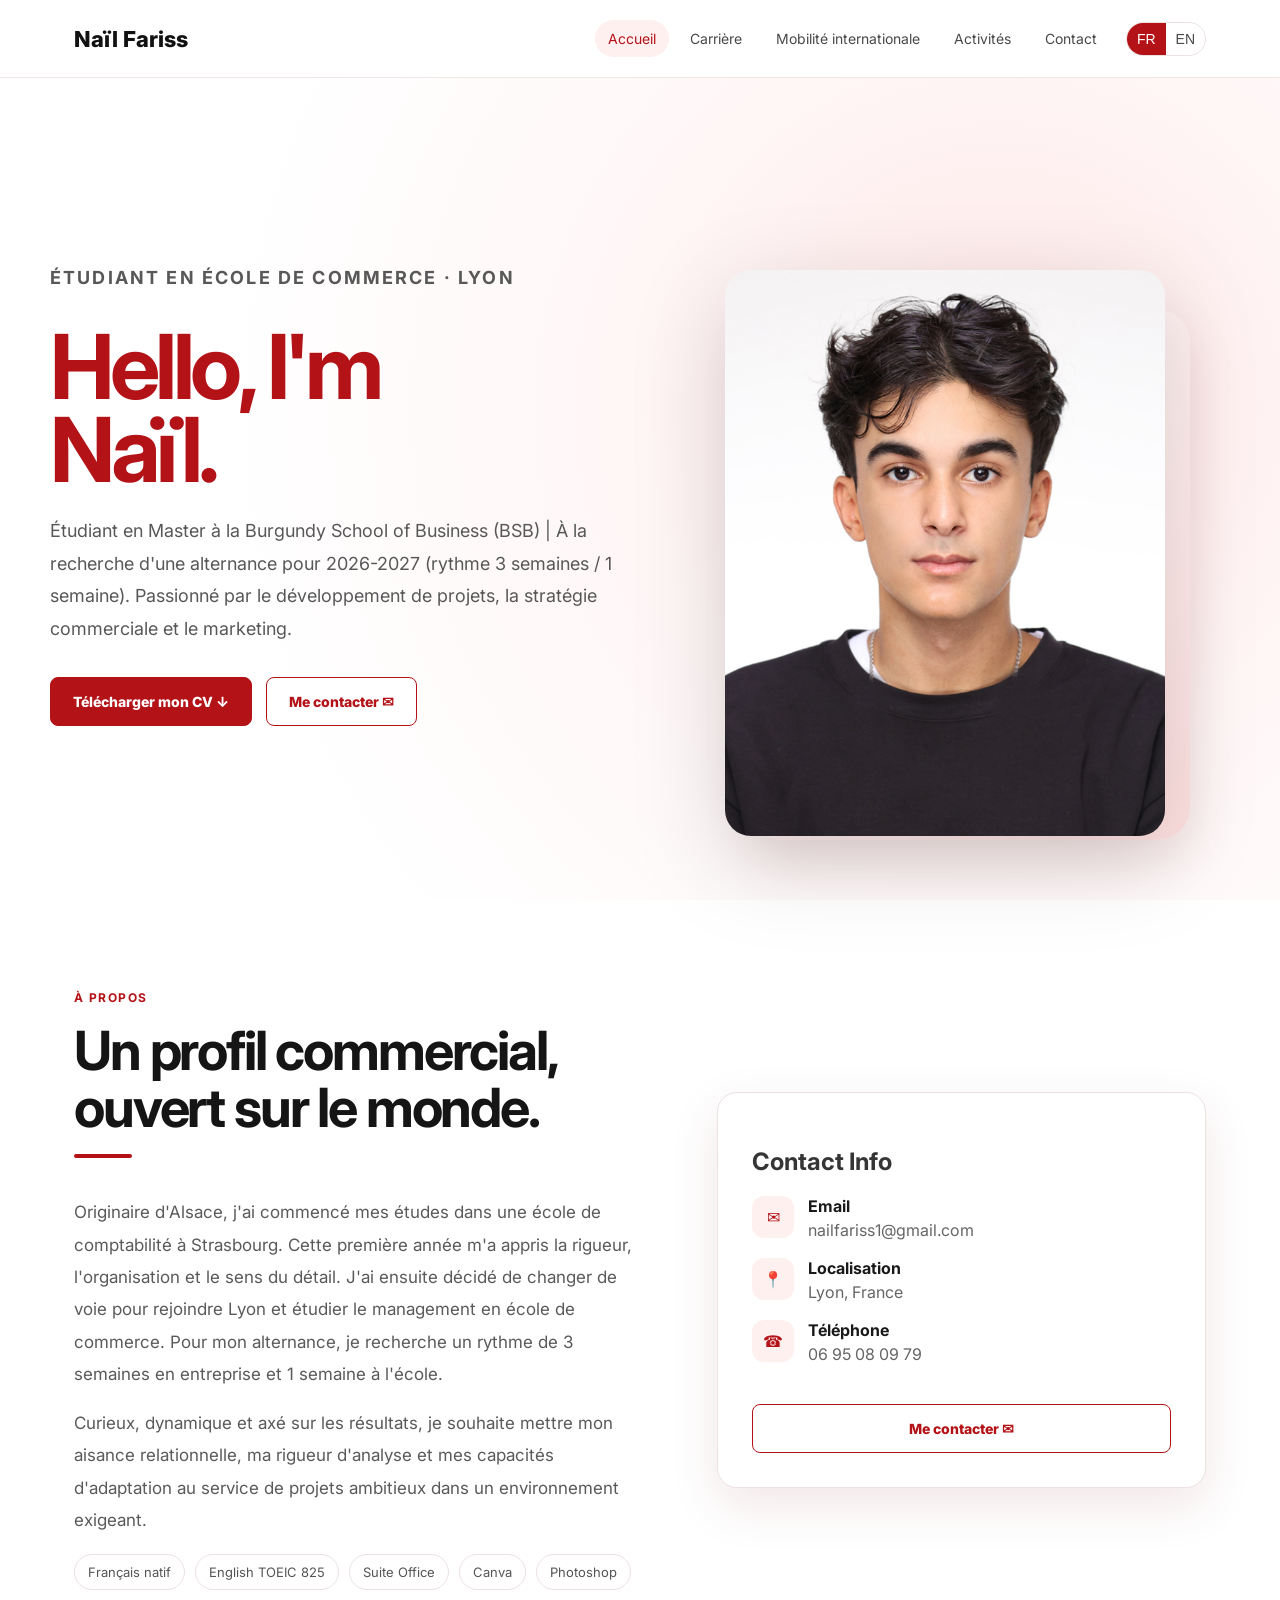
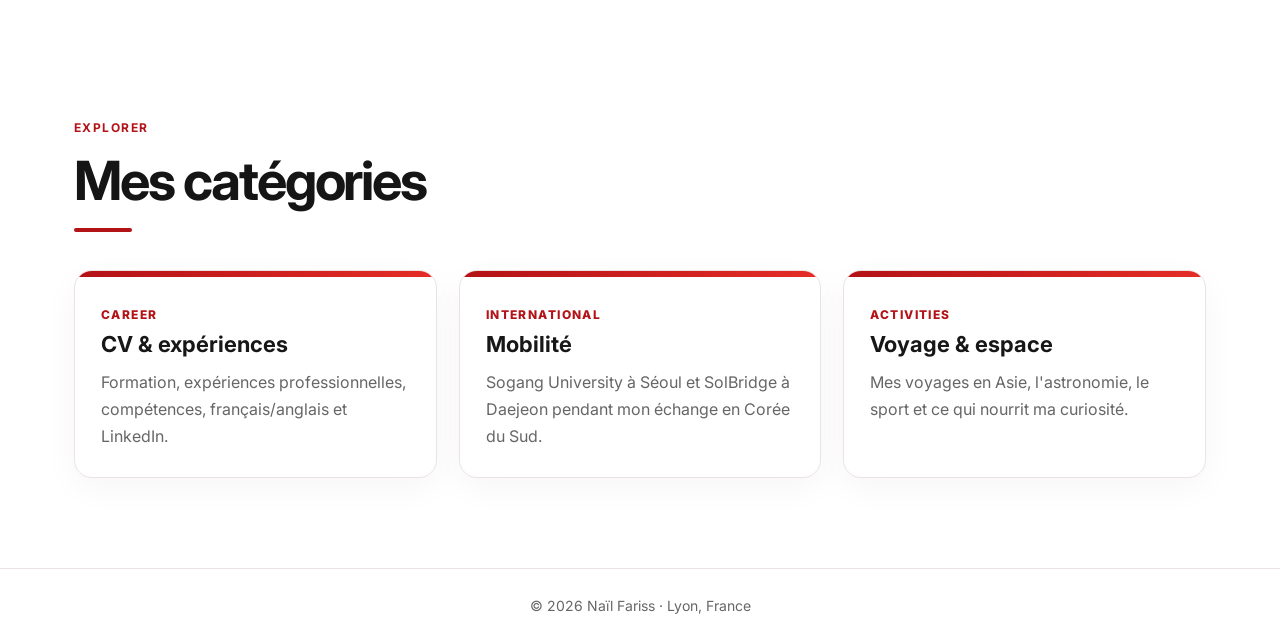
==== commit 60d1c0d0: "Update index.html" ====
--- a/index.html
+++ b/index.html
@@ -1,4 +1,4 @@
 <!DOCTYPE html><html lang="fr"><head><meta charset="UTF-8"><meta name="viewport" content="width=device-width,initial-scale=1"><title>Naïl Fariss — ePortfolio</title><link rel="stylesheet" href="style.css"></head><body><div id="nav-container"></div><main class="page">
-<section class="hero"><div class="hero-text"><p class="eyebrow" data-fr="Étudiant en école de commerce · Lyon" data-en="Business school student · Lyon">Étudiant en école de commerce · Lyon</p><h1>Hello, I'm<br>Naïl.</h1><p data-fr="Étudiant en Master à la Burgundy School of Business (BSB) | À la recherche d'une alternance pour 2026-2027 (rythme 3 semaines / 1 semaine). Passionné par le développement de projets, la stratégie commerciale et le marketing." data-en="3rd year Bachelor in Management student at Burgundy School of Business, looking for a Master's work-study position for 2026-2027 in sales or business development, with a rhythm of 3 weeks in company and 1 week at school.">Étudiant en 3ᵉ année de Bachelor in Management à la Burgundy School of Business, je recherche une alternance pour mon Master en 2026-2027, avec un rythme de 3 semaines en entreprise et 1 semaine à l’école. Ouvert à différents domaines du management, je souhaite mettre mes compétences et ma polyvalence au service d’une entreprise et développer mon expérience professionnelle.</p><div class="btns"><a class="btn primary" href="cv-nail-fariss.pdf" download data-fr="Télécharger mon CV ↓" data-en="Download my CV ↓">Télécharger mon CV ↓</a><a class="btn secondary" href="contact.html" data-fr="Me contacter ✉" data-en="Contact me ✉">Me contacter ✉</a></div></div><div class="hero-photo"><div class="portrait-wrap"><img class="portrait" src="photo.jpg" alt="Naïl Fariss"></div></div></section>
-<section class="section"><div class="about-grid"><div><div class="section-head"><p class="eyebrow" data-fr="À propos" data-en="About me">À propos</p><h2 class="section-title" data-fr="Un profil commercial, ouvert sur le monde." data-en="A business profile, open to the world.">Un profil commercial, ouvert sur le monde.</h2><div class="underline"></div></div><p class="lead" data-fr="Originaire d'Alsace, j'ai commencé mes études dans une école de comptabilité à Strasbourg. Cette première année m'a appris la rigueur, l'organisation et le sens du détail. J'ai ensuite décidé de changer de voie pour rejoindre Lyon et étudier le management en école de commerce. Pour mon alternance, je recherche un rythme de 3 semaines en entreprise et 1 semaine à l'école." data-en="Originally from Alsace, I started my studies in an accounting school in Strasbourg. This first year taught me rigour, organization and attention to detail. I then decided to change path and move to Lyon to study management in a business school. For my work-study contract, I am looking for a rhythm of 3 weeks in company and 1 week at school.">Originaire d'Alsace, j'ai commencé mes études dans une école de comptabilité à Strasbourg. Cette première année m'a appris la rigueur, l'organisation et le sens du détail. J'ai ensuite décidé de changer de voie pour rejoindre Lyon et étudier le management en école de commerce. Pour mon alternance, je recherche un rythme de 3 semaines en entreprise et 1 semaine à l'école.</p><p class="lead" data-fr="Curieux, dynamique et à l'aise dans la relation client, je veux développer mes compétences en analyse, négociation et suivi de clientèle dans un environnement exigeant." data-en="Curious, dynamic and comfortable with customer relations, I want to develop my skills in analysis, negotiation and customer follow-up in a demanding environment.">Curieux, dynamique et à l'aise dans la relation client, je veux développer mes compétences en analyse, négociation et suivi de clientèle dans un environnement exigeant.</p><div class="pill-row"><span class="pill">Français natif</span><span class="pill">English TOEIC 825</span><span class="pill">Suite Office</span><span class="pill">Canva</span><span class="pill">Photoshop</span></div></div><aside class="contact-card"><h2 data-fr="Contact Info" data-en="Contact Info">Contact Info</h2><div class="contact-row"><div class="icon">✉</div><div><b>Email</b><span>nailfariss1@gmail.com</span></div></div><div class="contact-row"><div class="icon">📍</div><div><b data-fr="Localisation" data-en="Location">Localisation</b><span>Lyon, France</span></div></div><div class="contact-row"><div class="icon">☎</div><div><b data-fr="Téléphone" data-en="Phone">Téléphone</b><span>06 95 08 09 79</span></div></div><a class="btn secondary" style="width:100%;justify-content:center;margin-top:22px" href="contact.html" data-fr="Me contacter ✉" data-en="Contact me ✉">Me contacter ✉</a></aside></div></section>
+<section class="hero"><div class="hero-text"><p class="eyebrow" data-fr="Étudiant en école de commerce · Lyon" data-en="Business school student · Lyon">Étudiant en école de commerce · Lyon</p><h1>Hello, I'm<br>Naïl.</h1><p data-fr="Étudiant en Master à la Burgundy School of Business (BSB) | À la recherche d'une alternance pour 2026-2027 (rythme 3 semaines / 1 semaine). Passionné par le développement de projets, la stratégie commerciale et le marketing." data-en="3rd year Bachelor in Management student at Burgundy School of Business, looking for a Master's work-study position for 2026-2027 in sales or business development, with a rhythm of 3 weeks in company and 1 week at school.">Étudiant en Master à la Burgundy School of Business (BSB) | À la recherche d'une alternance pour 2026-2027 (rythme 3 semaines / 1 semaine). Passionné par le développement de projets, la stratégie commerciale et le marketing</p><div class="btns"><a class="btn primary" href="cv-nail-fariss.pdf" download data-fr="Télécharger mon CV ↓" data-en="Download my CV ↓">Télécharger mon CV ↓</a><a class="btn secondary" href="contact.html" data-fr="Me contacter ✉" data-en="Contact me ✉">Me contacter ✉</a></div></div><div class="hero-photo"><div class="portrait-wrap"><img class="portrait" src="photo.jpg" alt="Naïl Fariss"></div></div></section>
+<section class="section"><div class="about-grid"><div><div class="section-head"><p class="eyebrow" data-fr="À propos" data-en="About me">À propos</p><h2 class="section-title" data-fr="Un profil commercial, ouvert sur le monde." data-en="A business profile, open to the world.">Un profil orienté business, ouvert sur le monde.</h2><div class="underline"></div></div><p class="lead" data-fr="Originaire d'Alsace, j'ai commencé mes études dans une école de comptabilité à Strasbourg. Cette première année m'a appris la rigueur, l'organisation et le sens du détail. J'ai ensuite décidé de changer de voie pour rejoindre Lyon et étudier le management en école de commerce. Pour mon alternance, je recherche un rythme de 3 semaines en entreprise et 1 semaine à l'école." data-en="Originally from Alsace, I started my studies in an accounting school in Strasbourg. This first year taught me rigour, organization and attention to detail. I then decided to change path and move to Lyon to study management in a business school. For my work-study contract, I am looking for a rhythm of 3 weeks in company and 1 week at school.">Originaire d'Alsace, j'ai commencé mes études dans une école de comptabilité à Strasbourg. Cette première année m'a appris la rigueur, l'organisation et le sens du détail. J'ai ensuite décidé de changer de voie pour rejoindre Lyon et étudier le management en école de commerce. Pour mon alternance, je recherche un rythme de 3 semaines en entreprise et 1 semaine à l'école.</p><p class="lead" data-fr="Curieux, dynamique et axé sur les résultats, je souhaite mettre mon aisance relationnelle, ma rigueur d'analyse et mes capacités d'adaptation au service de projets ambitieux dans un environnement exigeant." data-en="Curious, dynamic and comfortable with customer relations, I want to develop my skills in analysis, negotiation and customer follow-up in a demanding environment.">Curieux, dynamique et axé sur les résultats, je souhaite mettre mon aisance relationnelle, ma rigueur d'analyse et mes capacités d'adaptation au service de projets ambitieux dans un environnement exigeant.</p><div class="pill-row"><span class="pill">Français natif</span><span class="pill">English TOEIC 825</span><span class="pill">Suite Office</span><span class="pill">Canva</span><span class="pill">Photoshop</span></div></div><aside class="contact-card"><h2 data-fr="Contact Info" data-en="Contact Info">Contact Info</h2><div class="contact-row"><div class="icon">✉</div><div><b>Email</b><span>nailfariss1@gmail.com</span></div></div><div class="contact-row"><div class="icon">📍</div><div><b data-fr="Localisation" data-en="Location">Localisation</b><span>Lyon, France</span></div></div><div class="contact-row"><div class="icon">☎</div><div><b data-fr="Téléphone" data-en="Phone">Téléphone</b><span>06 95 08 09 79</span></div></div><a class="btn secondary" style="width:100%;justify-content:center;margin-top:22px" href="contact.html" data-fr="Me contacter ✉" data-en="Contact me ✉">Me contacter ✉</a></aside></div></section>
 <section class="section" style="padding-top:40px"><div class="section-head"><p class="eyebrow" data-fr="Explorer" data-en="Explore">Explorer</p><h2 class="section-title" data-fr="Mes catégories" data-en="My sections">Mes catégories</h2><div class="underline"></div></div><div class="grid"><a class="card" href="career.html"><div class="bar"></div><div class="card-body"><span class="tag">Career</span><h3 data-fr="CV & expériences" data-en="Resume & experiences">CV & expériences</h3><p data-fr="Formation, expériences professionnelles, compétences, français/anglais et LinkedIn." data-en="Education, professional experiences, skills, French/English and LinkedIn.">Formation, expériences professionnelles, compétences, français/anglais et LinkedIn.</p></div></a><a class="card" href="mobility.html"><div class="bar"></div><div class="card-body"><span class="tag">International</span><h3 data-fr="Mobilité" data-en="Mobility">Mobilité</h3><p data-fr="Sogang University à Séoul et SolBridge à Daejeon pendant mon échange en Corée du Sud." data-en="Sogang University in Seoul and SolBridge in Daejeon during my exchange in South Korea.">Sogang University à Séoul et SolBridge à Daejeon pendant mon échange en Corée du Sud.</p></div></a><a class="card" href="activities.html"><div class="bar"></div><div class="card-body"><span class="tag">Activities</span><h3 data-fr="Voyage & espace" data-en="Travel & space">Voyage & espace</h3><p data-fr="Mes voyages en Asie, l'astronomie, le sport et ce qui nourrit ma curiosité." data-en="My travels in Asia, astronomy, sport and what drives my curiosity.">Mes voyages en Asie, l'astronomie, le sport et ce qui nourrit ma curiosité.</p></div></a></div></section></main><footer class="footer">© 2026 Naïl Fariss · Lyon, France</footer><script src="nav.js"></script><script>document.getElementById('nav-container').innerHTML=buildNav('home');initLang()</script></body></html>
